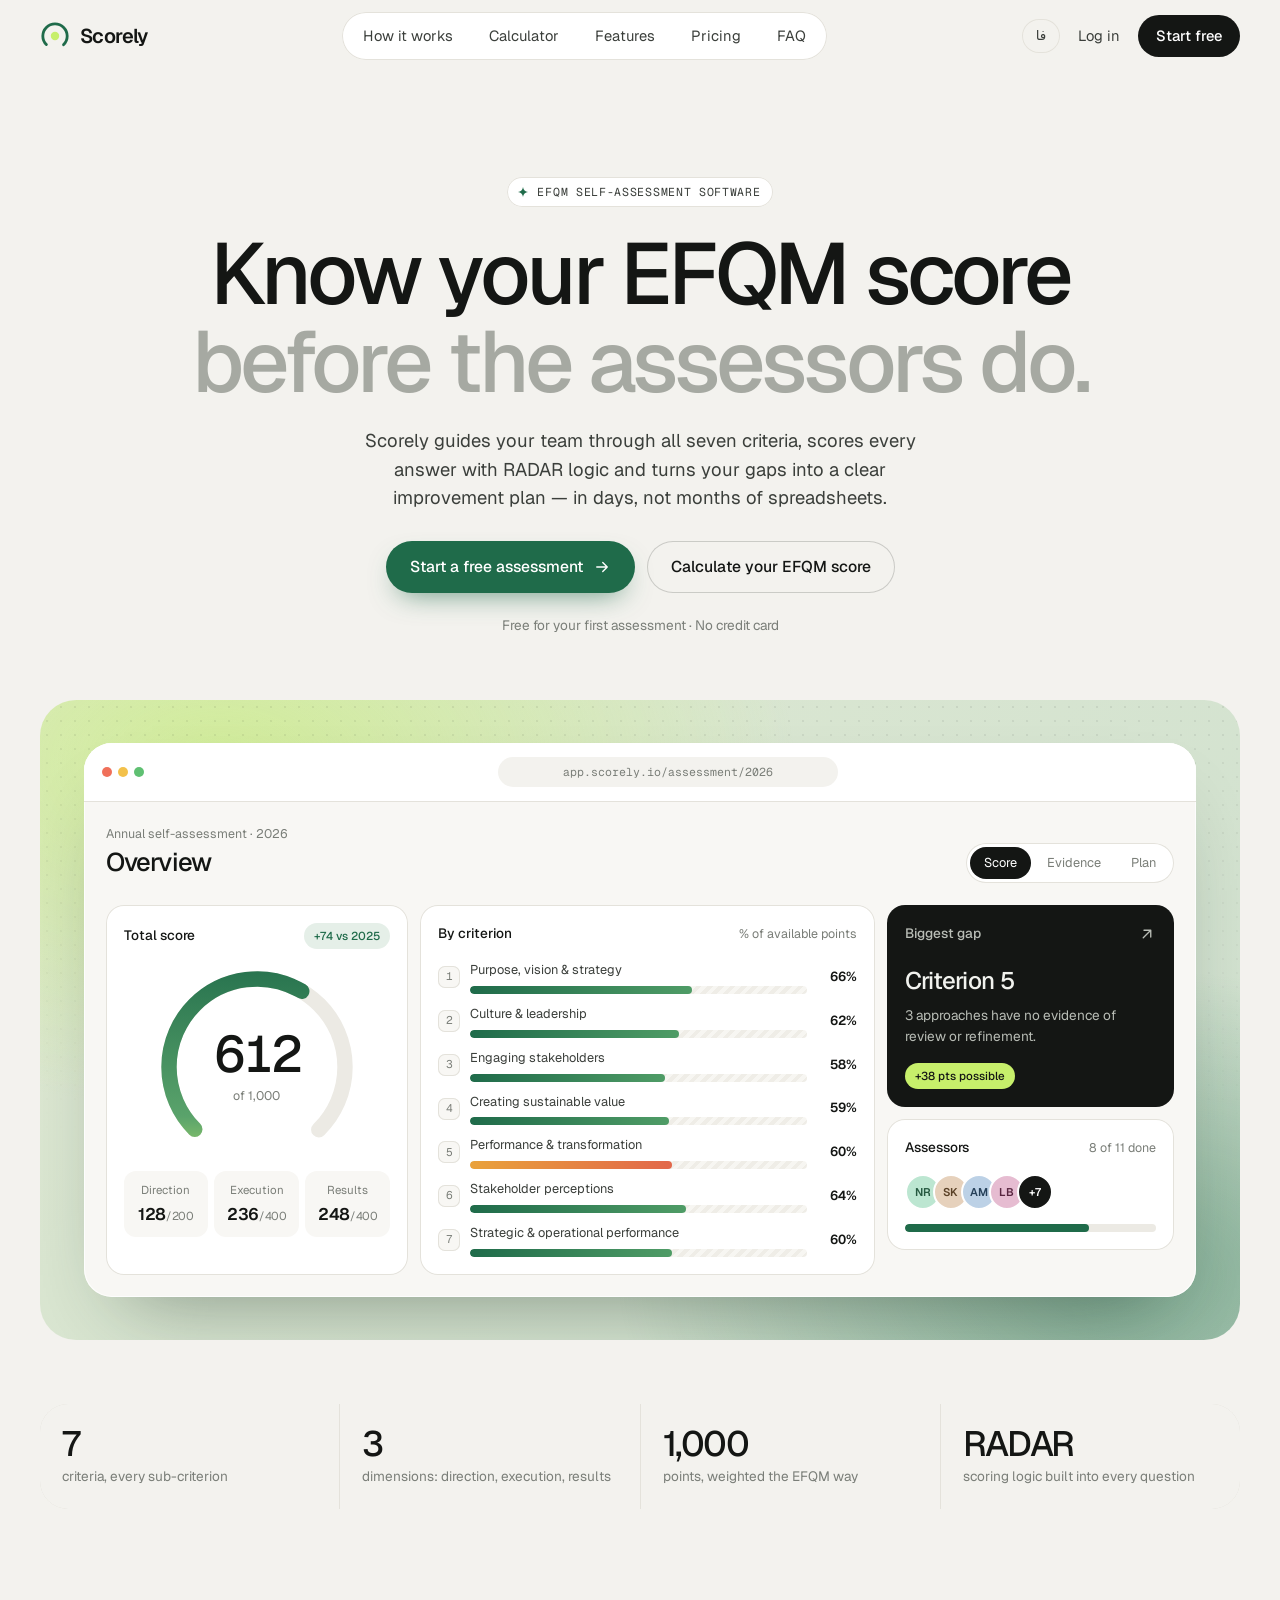
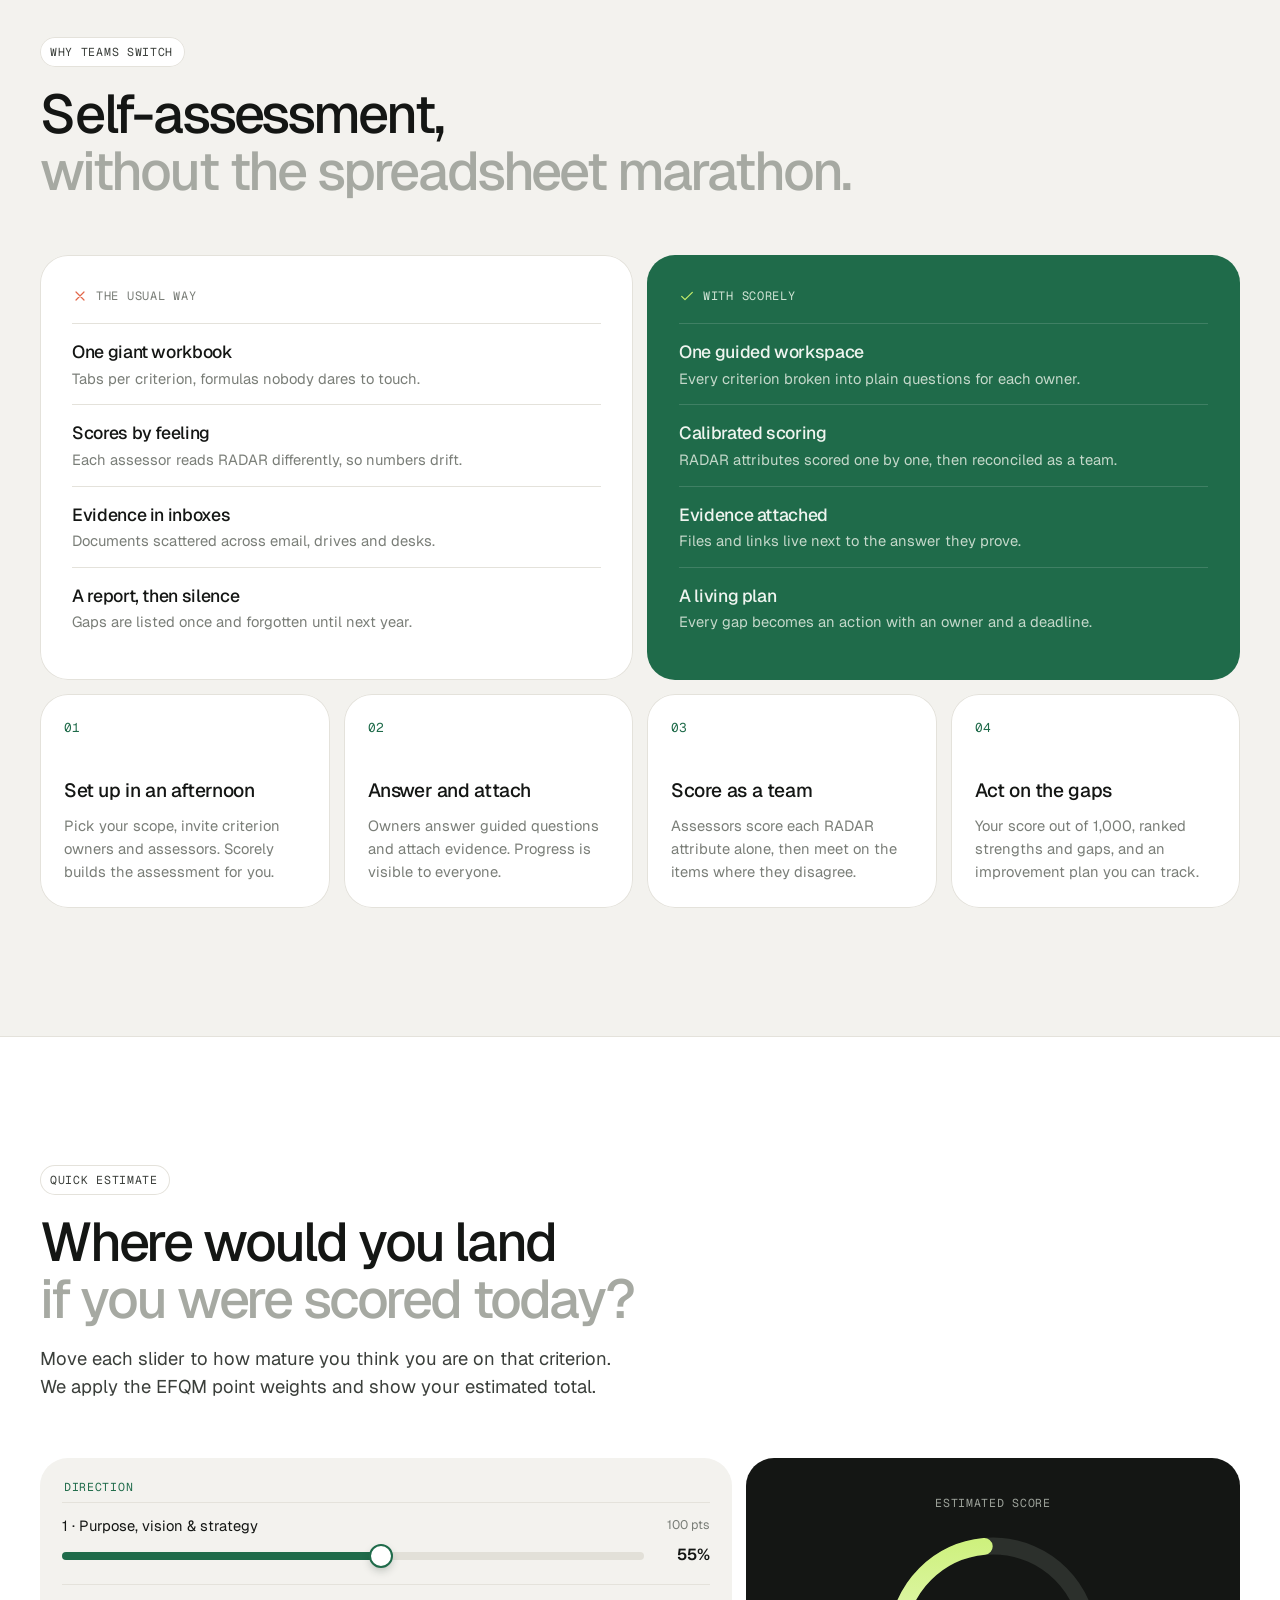
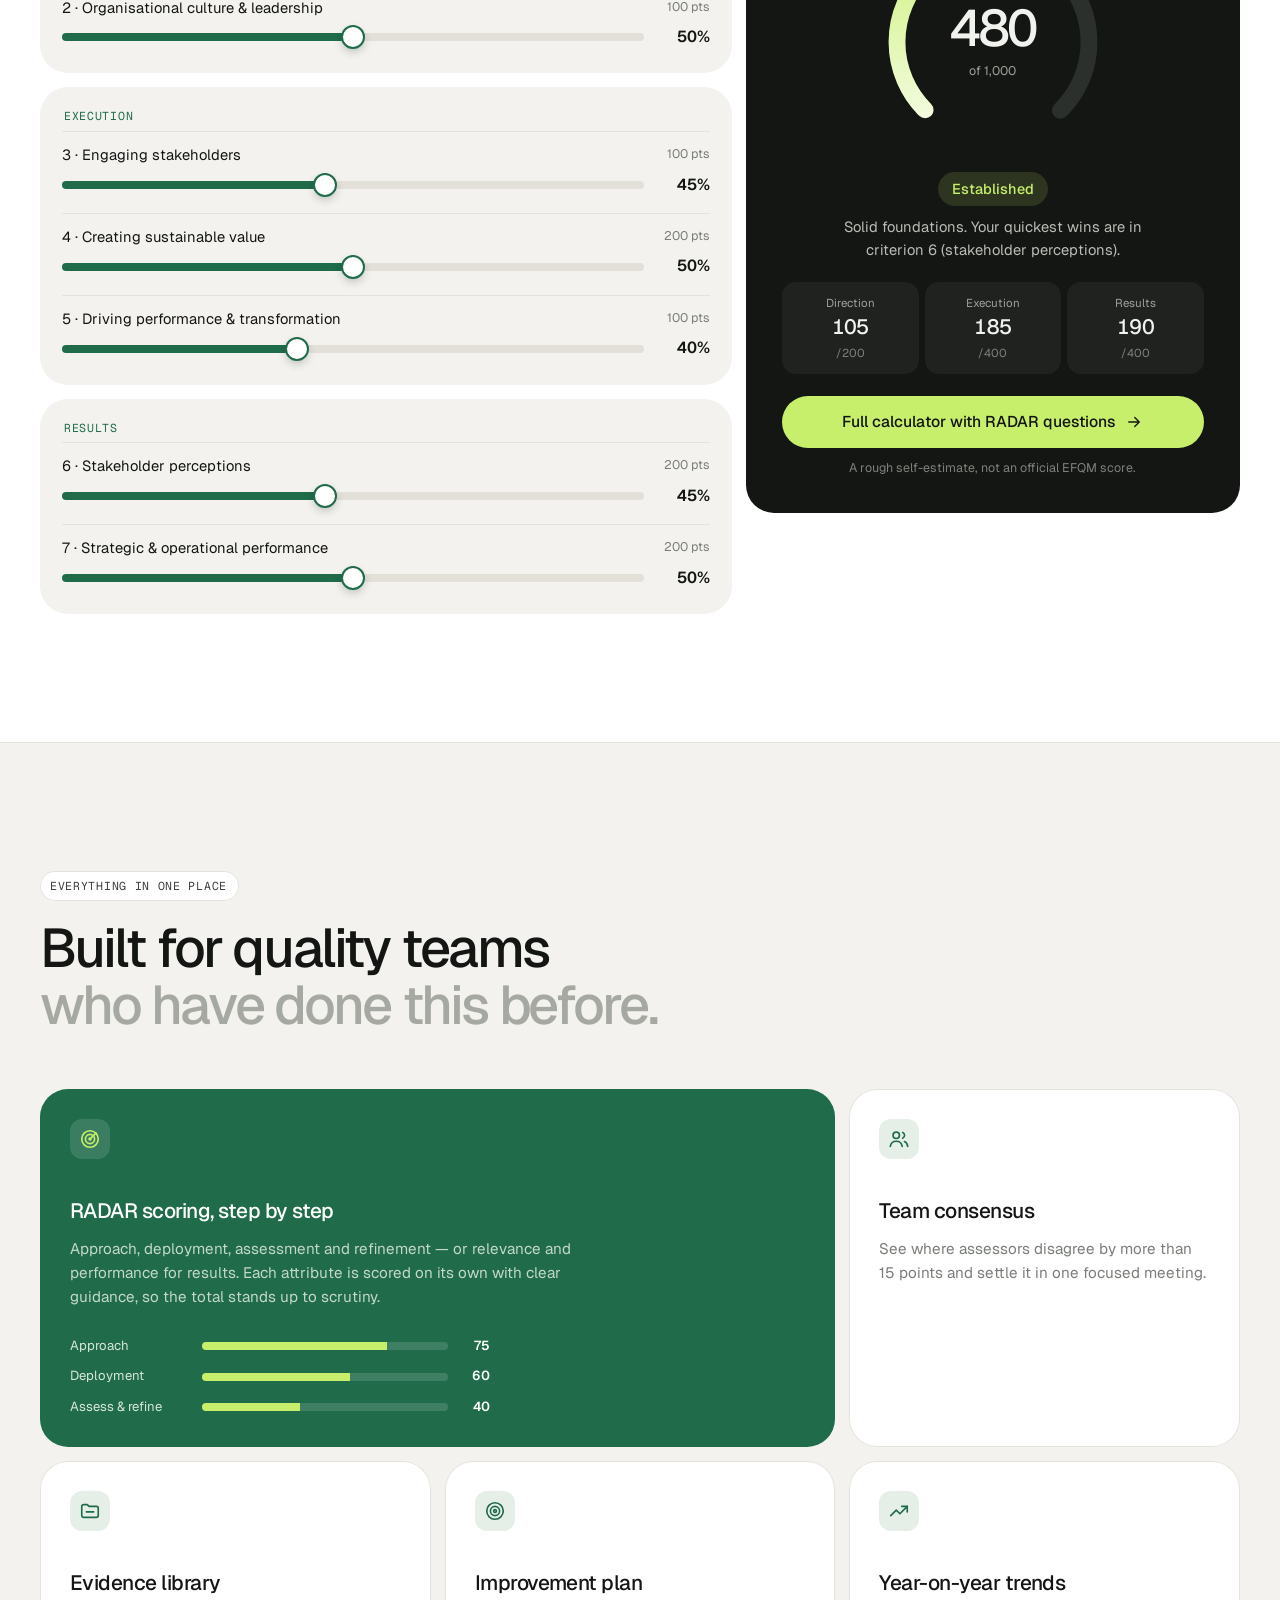
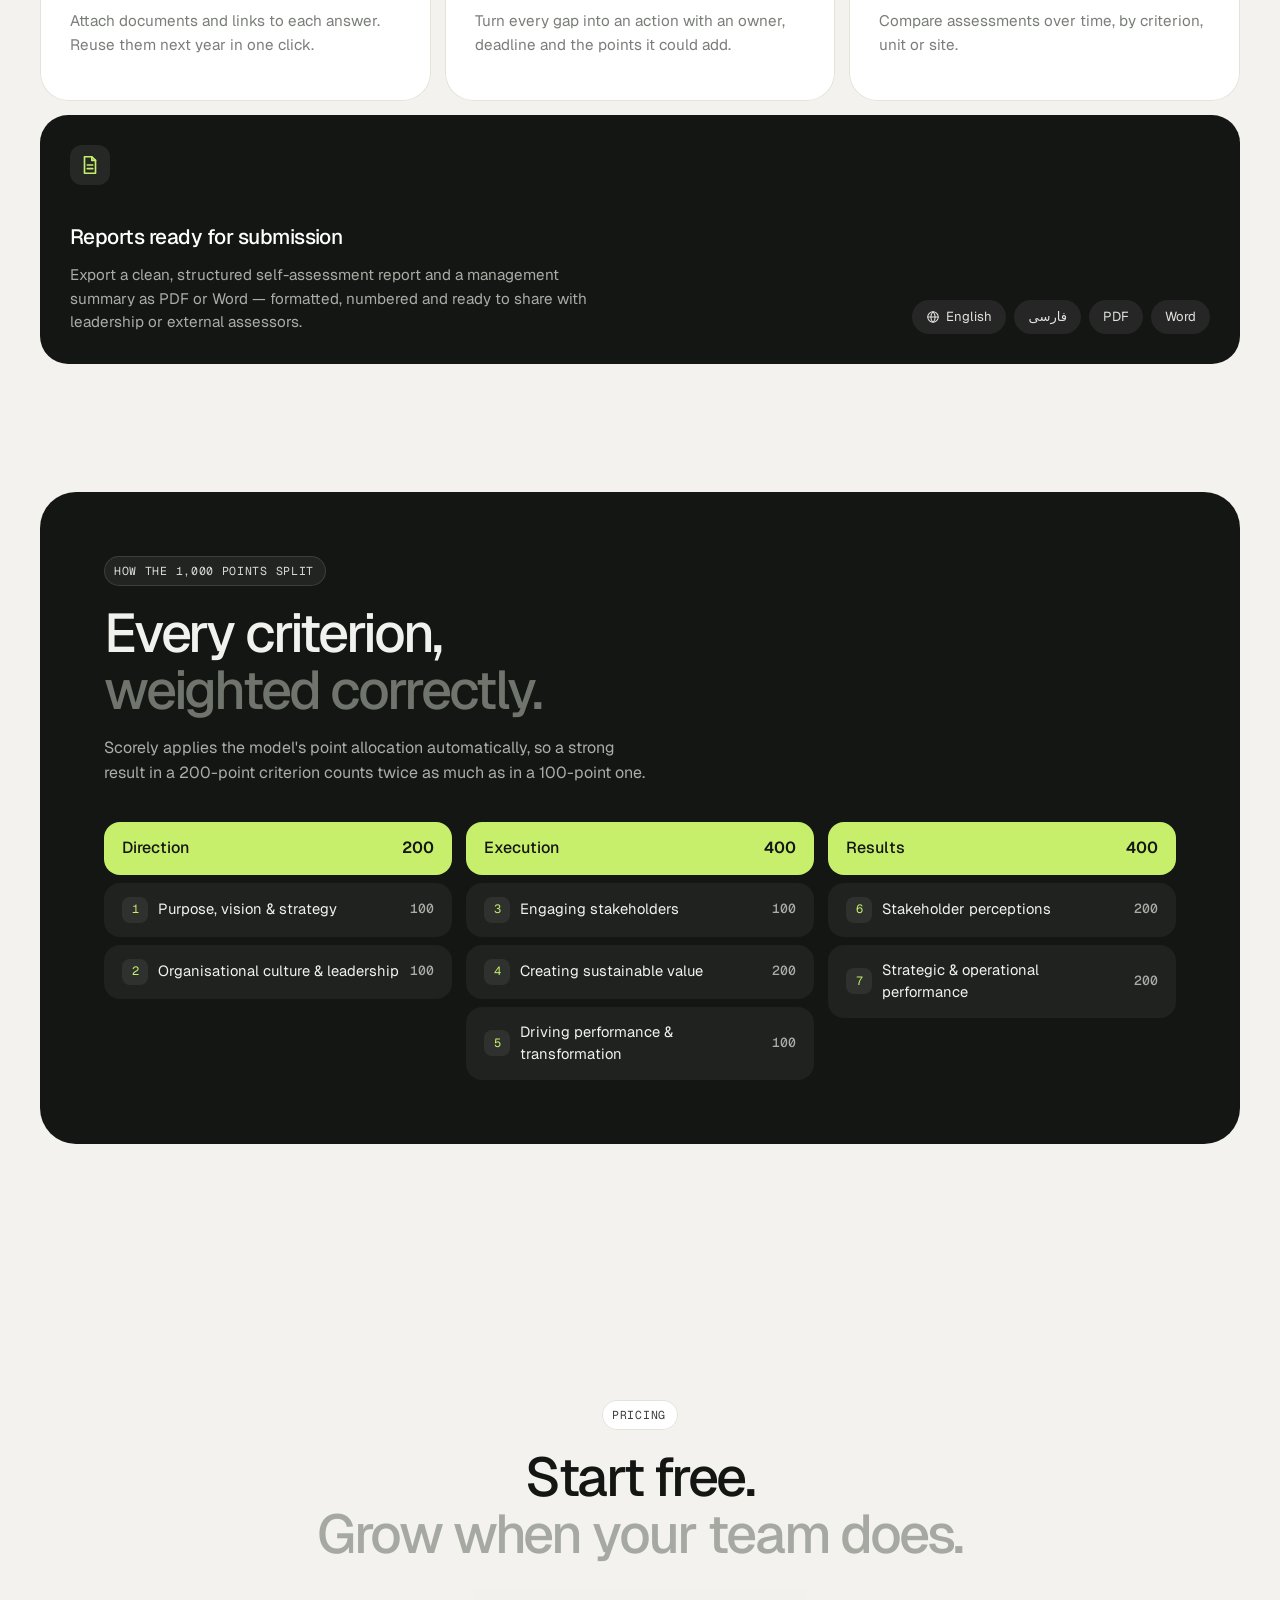
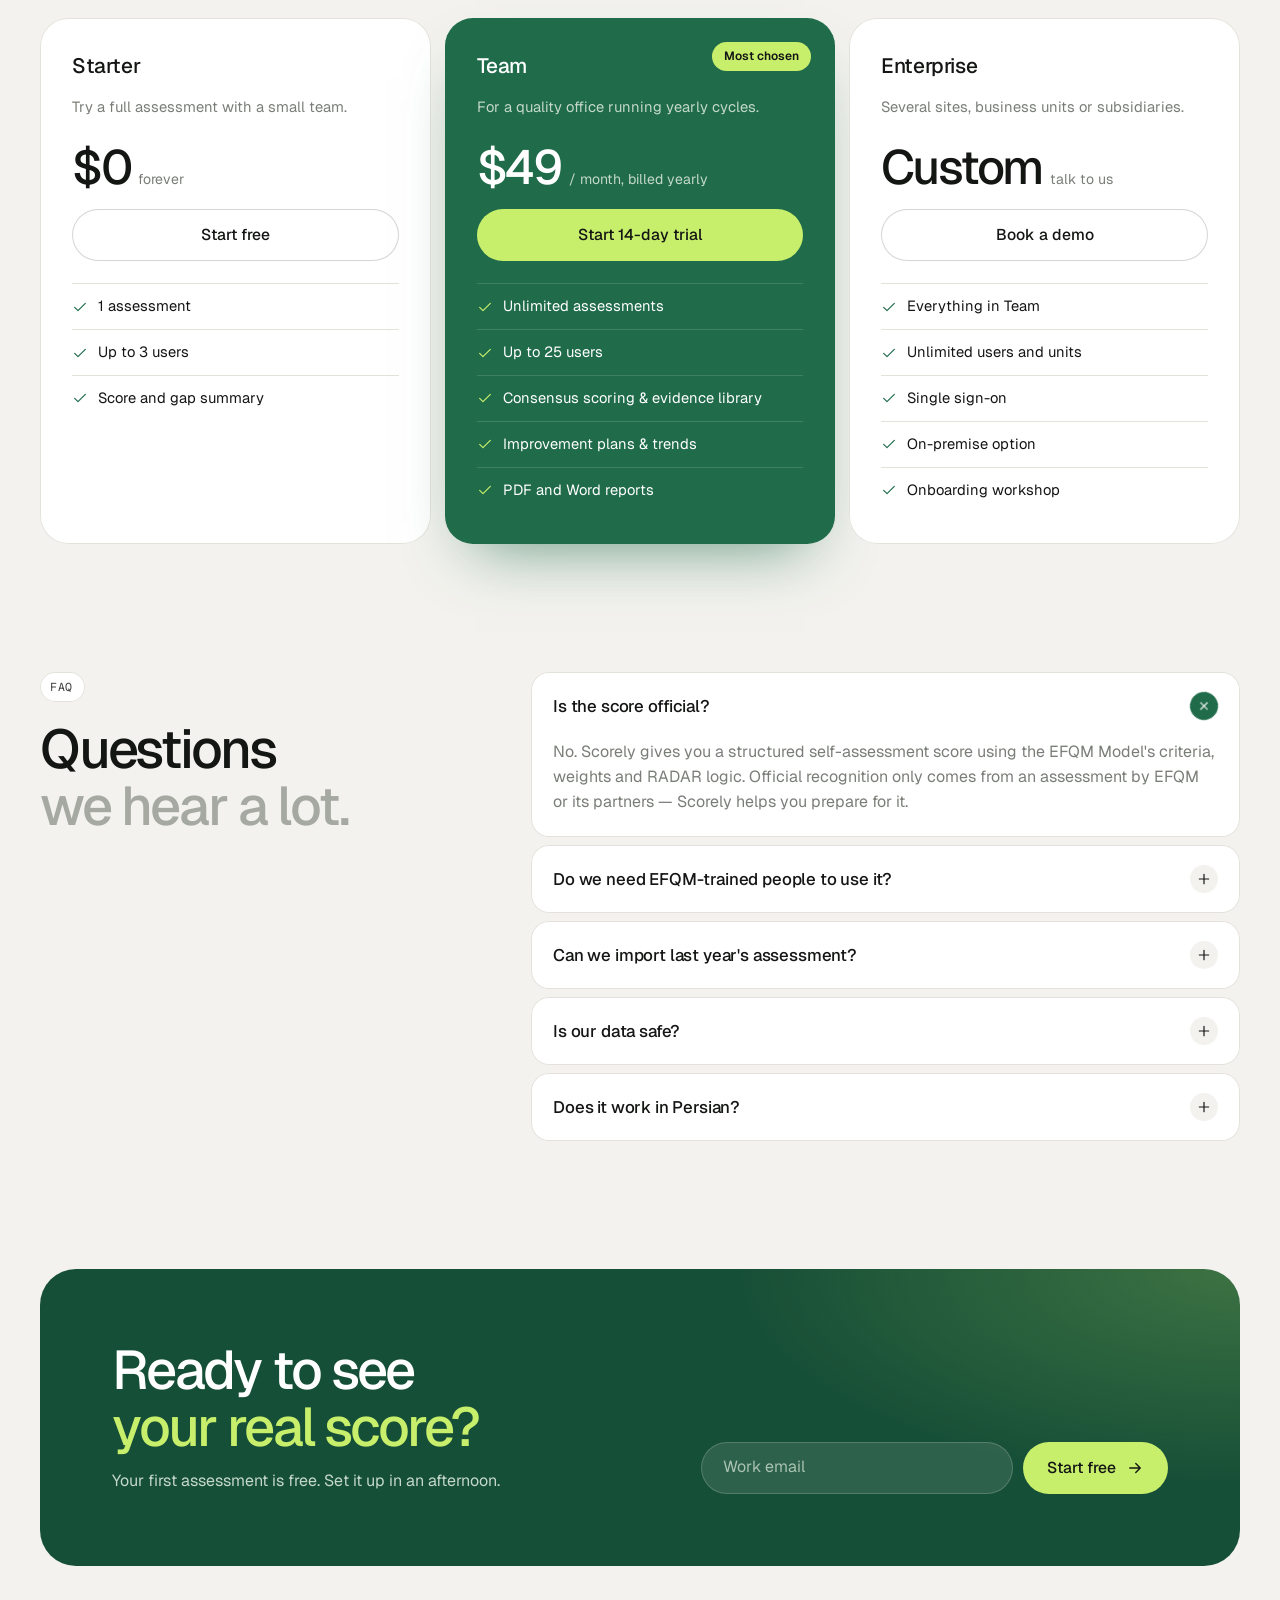
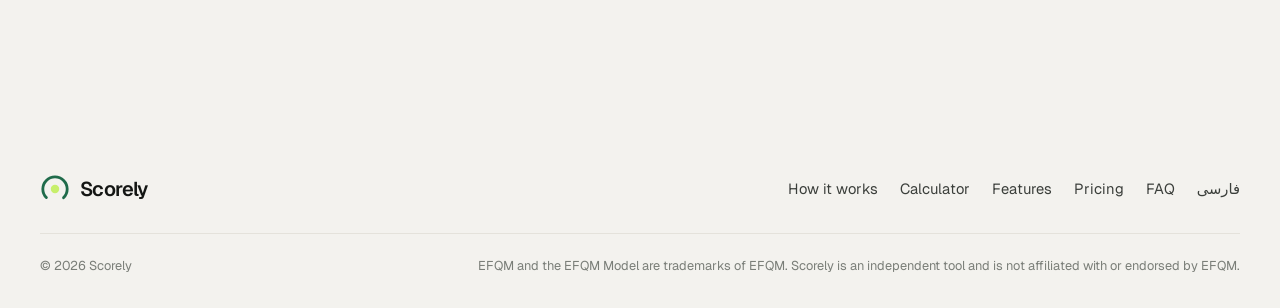
==== index.html @ f42f766b "Scorely EFQM landing (EN + FA) and RADAR score calculator" ====
<!doctype html>
<html lang="en">
<head>
  <meta charset="utf-8">
  <meta name="viewport" content="width=device-width, initial-scale=1">
  <title>Scorely — EFQM self-assessment, scored in days</title>
  <meta name="description" content="Scorely helps companies run an EFQM self-assessment with their team, calculate their score out of 1,000 and turn the gaps into an improvement plan.">
  <link rel="preconnect" href="https://fonts.googleapis.com">
  <link rel="preconnect" href="https://fonts.gstatic.com" crossorigin>
  <link href="https://fonts.googleapis.com/css2?family=Geist:wght@300..700&family=Geist+Mono:wght@400;500&display=swap" rel="stylesheet">
  <link rel="stylesheet" href="css/style.css">
</head>
<body>
  <svg width="0" height="0" style="position:absolute" aria-hidden="true">
    <defs>
      <symbol id="i-arrow" viewBox="0 0 24 24"><path d="M5 12h14M13 6l6 6-6 6"/></symbol>
      <symbol id="i-arrow-ur" viewBox="0 0 24 24"><path d="M7 17 17 7M8 7h9v9"/></symbol>
      <symbol id="i-check" viewBox="0 0 24 24"><path d="m4 12.5 5 5L20 6.5"/></symbol>
      <symbol id="i-x" viewBox="0 0 24 24"><path d="M6 6l12 12M18 6 6 18"/></symbol>
      <symbol id="i-plus" viewBox="0 0 24 24"><path d="M12 5v14M5 12h14"/></symbol>
      <symbol id="i-users" viewBox="0 0 24 24"><circle cx="9" cy="8" r="3.5"/><path d="M2.5 20c.6-3.5 3.2-5.5 6.5-5.5s5.9 2 6.5 5.5"/><path d="M16 4.8a3.5 3.5 0 0 1 0 6.4M18 14.8c1.9.7 3.1 2.4 3.5 5.2"/></symbol>
      <symbol id="i-radar" viewBox="0 0 24 24"><circle cx="12" cy="12" r="9"/><circle cx="12" cy="12" r="5"/><path d="M12 12 18.5 5.5"/><circle cx="12" cy="12" r="1" fill="currentColor"/></symbol>
      <symbol id="i-folder" viewBox="0 0 24 24"><path d="M3 7a2 2 0 0 1 2-2h4l2 2h8a2 2 0 0 1 2 2v8a2 2 0 0 1-2 2H5a2 2 0 0 1-2-2Z"/><path d="M8 13h8"/></symbol>
      <symbol id="i-target" viewBox="0 0 24 24"><circle cx="12" cy="12" r="9"/><circle cx="12" cy="12" r="5"/><circle cx="12" cy="12" r="1.5"/></symbol>
      <symbol id="i-trend" viewBox="0 0 24 24"><path d="M3 17l6-6 4 4 8-8"/><path d="M15 7h6v6"/></symbol>
      <symbol id="i-doc" viewBox="0 0 24 24"><path d="M6 3h8l4 4v14H6Z"/><path d="M14 3v4h4M9 12h6M9 16h6"/></symbol>
      <symbol id="i-globe" viewBox="0 0 24 24"><circle cx="12" cy="12" r="9"/><path d="M3 12h18M12 3c2.5 2.6 3.8 5.6 3.8 9s-1.3 6.4-3.8 9c-2.5-2.6-3.8-5.6-3.8-9S9.5 5.6 12 3Z"/></symbol>
      <symbol id="i-spark" viewBox="0 0 24 24"><path d="M12 2c.7 5.6 4.4 9.3 10 10-5.6.7-9.3 4.4-10 10-.7-5.6-4.4-9.3-10-10 5.6-.7 9.3-4.4 10-10Z" fill="currentColor" stroke="none"/></symbol>
    </defs>
  </svg>

  <!-- ===================== Header ===================== -->
  <header class="site-header">
    <div class="container header__row">
      <a class="logo" href="#top" aria-label="Scorely home">
        <svg class="logo__mark" viewBox="0 0 32 32" aria-hidden="true"><circle cx="16" cy="16" r="13" fill="none" stroke="currentColor" stroke-width="3" stroke-dasharray="61 82" stroke-linecap="round" transform="rotate(135 16 16)"/><circle cx="16" cy="16" r="4.5" fill="var(--lime)"/></svg>
        Scorely
      </a>
      <nav class="nav" aria-label="Main">
        <a href="#how">How it works</a>
        <a href="calculator.html">Calculator</a>
        <a href="#features">Features</a>
        <a href="#pricing">Pricing</a>
        <a href="#faq">FAQ</a>
      </nav>
      <div class="header__cta">
        <a class="lang" href="fa/index.html" lang="fa" hreflang="fa">فا</a>
        <a class="link-quiet" href="#">Log in</a>
        <a class="btn btn--dark btn--sm" href="#start">Start free</a>
      </div>
    </div>
  </header>

  <main id="top">
    <!-- ===================== Hero ===================== -->
    <section class="hero">
      <div class="container hero__text">
        <span class="eyebrow reveal"><svg class="i"><use href="#i-spark"/></svg>EFQM self-assessment software</span>
        <h1 class="h1 reveal">Know your EFQM score<br><span class="soft">before the assessors do.</span></h1>
        <p class="lead reveal">Scorely guides your team through all seven criteria, scores every answer with RADAR logic and turns your gaps into a clear improvement plan — in days, not months of spreadsheets.</p>
        <div class="hero__actions reveal">
          <a class="btn btn--green" href="#start">Start a free assessment <svg class="i"><use href="#i-arrow"/></svg></a>
          <a class="btn btn--ghost" href="calculator.html">Calculate your EFQM score</a>
        </div>
        <p class="hero__note reveal">Free for your first assessment · No credit card</p>
      </div>

      <!-- Product preview -->
      <div class="container">
        <div class="stage reveal">
          <div class="app" aria-label="Scorely dashboard preview" role="img">
            <div class="app__bar">
              <span class="dots"><i></i><i></i><i></i></span>
              <span class="app__url">app.scorely.io/assessment/2026</span>
            </div>
            <div class="app__head">
              <div>
                <p class="app__kicker">Annual self-assessment · 2026</p>
                <p class="app__title">Overview</p>
              </div>
              <div class="seg"><span class="on">Score</span><span>Evidence</span><span>Plan</span></div>
            </div>

            <div class="app__grid">
              <!-- Total score -->
              <div class="card card--score">
                <div class="card__top"><span>Total score</span><span class="chip chip--up">+74 vs 2025</span></div>
                <div class="gauge" data-value="612" data-max="1000">
                  <svg viewBox="0 0 200 200" aria-hidden="true">
                    <defs><linearGradient id="g-arc" x1="0" y1="1" x2="1" y2="0"><stop offset="0" stop-color="#1f6b4a"/><stop offset=".7" stop-color="#5aa36b"/><stop offset="1" stop-color="#c7ef6b"/></linearGradient></defs>
                    <circle class="gauge__track" cx="100" cy="100" r="80"/>
                    <circle class="gauge__val" cx="100" cy="100" r="80" stroke="url(#g-arc)"/>
                  </svg>
                  <div class="gauge__num"><strong data-count="612">612</strong><span>of 1,000</span></div>
                </div>
                <ul class="dims">
                  <li><span>Direction</span><b>128<small>/200</small></b></li>
                  <li><span>Execution</span><b>236<small>/400</small></b></li>
                  <li><span>Results</span><b>248<small>/400</small></b></li>
                </ul>
              </div>

              <!-- Criteria -->
              <div class="card card--criteria">
                <div class="card__top"><span>By criterion</span><span class="muted">% of available points</span></div>
                <ul class="bars">
                  <li style="--v:66"><span class="bars__n">1</span><span class="bars__l">Purpose, vision &amp; strategy</span><span class="bars__t"><i></i></span><b>66%</b></li>
                  <li style="--v:62"><span class="bars__n">2</span><span class="bars__l">Culture &amp; leadership</span><span class="bars__t"><i></i></span><b>62%</b></li>
                  <li style="--v:58"><span class="bars__n">3</span><span class="bars__l">Engaging stakeholders</span><span class="bars__t"><i></i></span><b>58%</b></li>
                  <li style="--v:59"><span class="bars__n">4</span><span class="bars__l">Creating sustainable value</span><span class="bars__t"><i></i></span><b>59%</b></li>
                  <li style="--v:60" class="is-low"><span class="bars__n">5</span><span class="bars__l">Performance &amp; transformation</span><span class="bars__t"><i></i></span><b>60%</b></li>
                  <li style="--v:64"><span class="bars__n">6</span><span class="bars__l">Stakeholder perceptions</span><span class="bars__t"><i></i></span><b>64%</b></li>
                  <li style="--v:60"><span class="bars__n">7</span><span class="bars__l">Strategic &amp; operational performance</span><span class="bars__t"><i></i></span><b>60%</b></li>
                </ul>
              </div>

              <!-- Side column -->
              <div class="app__side">
                <div class="card card--dark">
                  <div class="card__top"><span>Biggest gap</span><svg class="i"><use href="#i-arrow-ur"/></svg></div>
                  <p class="gap__title">Criterion 5</p>
                  <p class="gap__text">3 approaches have no evidence of review or refinement.</p>
                  <span class="chip chip--lime">+38 pts possible</span>
                </div>
                <div class="card">
                  <div class="card__top"><span>Assessors</span><span class="muted">8 of 11 done</span></div>
                  <div class="team">
                    <span class="av" style="--h:150">NR</span><span class="av" style="--h:30">SK</span><span class="av" style="--h:210">AM</span><span class="av" style="--h:330">LB</span><span class="av av--more">+7</span>
                  </div>
                  <span class="prog"><i style="width:73%"></i></span>
                </div>
              </div>
            </div>
          </div>
        </div>
      </div>
    </section>

    <!-- ===================== Model strip ===================== -->
    <section class="strip" aria-label="What Scorely covers">
      <div class="container strip__row">
        <div><strong>7</strong><span>criteria, every sub-criterion</span></div>
        <div><strong>3</strong><span>dimensions: direction, execution, results</span></div>
        <div><strong>1,000</strong><span>points, weighted the EFQM way</span></div>
        <div><strong>RADAR</strong><span>scoring logic built into every question</span></div>
      </div>
    </section>

    <!-- ===================== Before / after ===================== -->
    <section class="section" id="how">
      <div class="container">
        <div class="head reveal">
          <span class="eyebrow">Why teams switch</span>
          <h2 class="h2">Self-assessment,<br><span class="soft">without the spreadsheet marathon.</span></h2>
        </div>

        <div class="versus">
          <div class="versus__card reveal">
            <p class="versus__label"><svg class="i"><use href="#i-x"/></svg>The usual way</p>
            <ol class="versus__list">
              <li><b>One giant workbook</b><span>Tabs per criterion, formulas nobody dares to touch.</span></li>
              <li><b>Scores by feeling</b><span>Each assessor reads RADAR differently, so numbers drift.</span></li>
              <li><b>Evidence in inboxes</b><span>Documents scattered across email, drives and desks.</span></li>
              <li><b>A report, then silence</b><span>Gaps are listed once and forgotten until next year.</span></li>
            </ol>
          </div>
          <div class="versus__card versus__card--good reveal">
            <p class="versus__label"><svg class="i"><use href="#i-check"/></svg>With Scorely</p>
            <ol class="versus__list">
              <li><b>One guided workspace</b><span>Every criterion broken into plain questions for each owner.</span></li>
              <li><b>Calibrated scoring</b><span>RADAR attributes scored one by one, then reconciled as a team.</span></li>
              <li><b>Evidence attached</b><span>Files and links live next to the answer they prove.</span></li>
              <li><b>A living plan</b><span>Every gap becomes an action with an owner and a deadline.</span></li>
            </ol>
          </div>
        </div>

        <ol class="steps">
          <li class="step reveal"><span class="step__n">01</span><h3>Set up in an afternoon</h3><p>Pick your scope, invite criterion owners and assessors. Scorely builds the assessment for you.</p></li>
          <li class="step reveal"><span class="step__n">02</span><h3>Answer and attach</h3><p>Owners answer guided questions and attach evidence. Progress is visible to everyone.</p></li>
          <li class="step reveal"><span class="step__n">03</span><h3>Score as a team</h3><p>Assessors score each RADAR attribute alone, then meet on the items where they disagree.</p></li>
          <li class="step reveal"><span class="step__n">04</span><h3>Act on the gaps</h3><p>Your score out of 1,000, ranked strengths and gaps, and an improvement plan you can track.</p></li>
        </ol>
      </div>
    </section>

    <!-- ===================== Calculator ===================== -->
    <section class="section section--tint" id="calculator">
      <div class="container">
        <div class="head reveal">
          <span class="eyebrow">Quick estimate</span>
          <h2 class="h2">Where would you land<br><span class="soft">if you were scored today?</span></h2>
          <p class="lead">Move each slider to how mature you think you are on that criterion. We apply the EFQM point weights and show your estimated total.</p>
        </div>

        <div class="calc reveal">
          <form class="calc__inputs" id="calc" aria-label="EFQM score estimate">
            <fieldset>
              <legend>Direction</legend>
              <label class="range"><span class="range__l">1 · Purpose, vision &amp; strategy <em>100 pts</em></span><input type="range" min="0" max="100" step="5" value="55" data-pts="100"><output>55%</output></label>
              <label class="range"><span class="range__l">2 · Organisational culture &amp; leadership <em>100 pts</em></span><input type="range" min="0" max="100" step="5" value="50" data-pts="100"><output>50%</output></label>
            </fieldset>
            <fieldset>
              <legend>Execution</legend>
              <label class="range"><span class="range__l">3 · Engaging stakeholders <em>100 pts</em></span><input type="range" min="0" max="100" step="5" value="45" data-pts="100"><output>45%</output></label>
              <label class="range"><span class="range__l">4 · Creating sustainable value <em>200 pts</em></span><input type="range" min="0" max="100" step="5" value="50" data-pts="200"><output>50%</output></label>
              <label class="range"><span class="range__l">5 · Driving performance &amp; transformation <em>100 pts</em></span><input type="range" min="0" max="100" step="5" value="40" data-pts="100"><output>40%</output></label>
            </fieldset>
            <fieldset>
              <legend>Results</legend>
              <label class="range"><span class="range__l">6 · Stakeholder perceptions <em>200 pts</em></span><input type="range" min="0" max="100" step="5" value="45" data-pts="200"><output>45%</output></label>
              <label class="range"><span class="range__l">7 · Strategic &amp; operational performance <em>200 pts</em></span><input type="range" min="0" max="100" step="5" value="50" data-pts="200"><output>50%</output></label>
            </fieldset>
          </form>

          <aside class="calc__result" aria-live="polite">
            <p class="calc__kicker">Estimated score</p>
            <div class="gauge gauge--lg" id="calc-gauge" data-value="480" data-max="1000">
              <svg viewBox="0 0 200 200" aria-hidden="true">
                <defs><linearGradient id="g-arc-2" x1="0" y1="1" x2="1" y2="0"><stop offset="0" stop-color="#c7ef6b"/><stop offset="1" stop-color="#ffffff"/></linearGradient></defs>
                <circle class="gauge__track" cx="100" cy="100" r="80"/>
                <circle class="gauge__val" cx="100" cy="100" r="80" stroke="url(#g-arc-2)"/>
              </svg>
              <div class="gauge__num"><strong id="calc-total">480</strong><span>of 1,000</span></div>
            </div>
            <p class="calc__band" id="calc-band">Established</p>
            <p class="calc__hint" id="calc-hint">Solid foundations. Your quickest wins are in criterion 5.</p>
            <ul class="calc__dims">
              <li><span>Direction</span><b id="d-dir">105</b><small>/200</small></li>
              <li><span>Execution</span><b id="d-exe">185</b><small>/400</small></li>
              <li><span>Results</span><b id="d-res">190</b><small>/400</small></li>
            </ul>
            <a class="btn btn--lime" href="calculator.html">Full calculator with RADAR questions <svg class="i"><use href="#i-arrow"/></svg></a>
            <p class="calc__fine">A rough self-estimate, not an official EFQM score.</p>
          </aside>
        </div>
      </div>
    </section>

    <!-- ===================== Features ===================== -->
    <section class="section" id="features">
      <div class="container">
        <div class="head reveal">
          <span class="eyebrow">Everything in one place</span>
          <h2 class="h2">Built for quality teams<br><span class="soft">who have done this before.</span></h2>
        </div>

        <div class="bento">
          <article class="tile tile--wide tile--green reveal">
            <svg class="i tile__i"><use href="#i-radar"/></svg>
            <h3>RADAR scoring, step by step</h3>
            <p>Approach, deployment, assessment and refinement — or relevance and performance for results. Each attribute is scored on its own with clear guidance, so the total stands up to scrutiny.</p>
            <div class="radar-mini" aria-hidden="true">
              <div><span>Approach</span><i style="--v:75"></i><b>75</b></div>
              <div><span>Deployment</span><i style="--v:60"></i><b>60</b></div>
              <div><span>Assess &amp; refine</span><i style="--v:40"></i><b>40</b></div>
            </div>
          </article>
          <article class="tile reveal">
            <svg class="i tile__i"><use href="#i-users"/></svg>
            <h3>Team consensus</h3>
            <p>See where assessors disagree by more than 15 points and settle it in one focused meeting.</p>
          </article>
          <article class="tile reveal">
            <svg class="i tile__i"><use href="#i-folder"/></svg>
            <h3>Evidence library</h3>
            <p>Attach documents and links to each answer. Reuse them next year in one click.</p>
          </article>
          <article class="tile reveal">
            <svg class="i tile__i"><use href="#i-target"/></svg>
            <h3>Improvement plan</h3>
            <p>Turn every gap into an action with an owner, deadline and the points it could add.</p>
          </article>
          <article class="tile reveal">
            <svg class="i tile__i"><use href="#i-trend"/></svg>
            <h3>Year-on-year trends</h3>
            <p>Compare assessments over time, by criterion, unit or site.</p>
          </article>
          <article class="tile tile--wide tile--dark reveal">
            <svg class="i tile__i"><use href="#i-doc"/></svg>
            <h3>Reports ready for submission</h3>
            <p>Export a clean, structured self-assessment report and a management summary as PDF or Word — formatted, numbered and ready to share with leadership or external assessors.</p>
            <div class="langs"><span><svg class="i"><use href="#i-globe"/></svg>English</span><span>فارسی</span><span>PDF</span><span>Word</span></div>
          </article>
        </div>
      </div>
    </section>

    <!-- ===================== Model explainer ===================== -->
    <section class="section section--flush">
      <div class="container">
        <div class="model reveal">
          <div class="model__head">
            <span class="eyebrow eyebrow--dark">How the 1,000 points split</span>
            <h2 class="h2">Every criterion,<br><span class="soft">weighted correctly.</span></h2>
            <p>Scorely applies the model's point allocation automatically, so a strong result in a 200-point criterion counts twice as much as in a 100-point one.</p>
          </div>
          <div class="model__cols">
            <div class="model__col">
              <p class="model__dim">Direction <b>200</b></p>
              <p class="model__c"><span>1</span>Purpose, vision &amp; strategy<b>100</b></p>
              <p class="model__c"><span>2</span>Organisational culture &amp; leadership<b>100</b></p>
            </div>
            <div class="model__col">
              <p class="model__dim">Execution <b>400</b></p>
              <p class="model__c"><span>3</span>Engaging stakeholders<b>100</b></p>
              <p class="model__c"><span>4</span>Creating sustainable value<b>200</b></p>
              <p class="model__c"><span>5</span>Driving performance &amp; transformation<b>100</b></p>
            </div>
            <div class="model__col">
              <p class="model__dim">Results <b>400</b></p>
              <p class="model__c"><span>6</span>Stakeholder perceptions<b>200</b></p>
              <p class="model__c"><span>7</span>Strategic &amp; operational performance<b>200</b></p>
            </div>
          </div>
        </div>
      </div>
    </section>

    <!-- ===================== Pricing ===================== -->
    <section class="section" id="pricing">
      <div class="container">
        <div class="head head--center reveal">
          <span class="eyebrow">Pricing</span>
          <h2 class="h2">Start free.<br><span class="soft">Grow when your team does.</span></h2>
        </div>

        <div class="prices">
          <article class="price reveal">
            <h3>Starter</h3>
            <p class="price__desc">Try a full assessment with a small team.</p>
            <p class="price__amt"><strong>$0</strong><span>forever</span></p>
            <a class="btn btn--ghost" href="#start">Start free</a>
            <ul>
              <li><svg class="i"><use href="#i-check"/></svg>1 assessment</li>
              <li><svg class="i"><use href="#i-check"/></svg>Up to 3 users</li>
              <li><svg class="i"><use href="#i-check"/></svg>Score and gap summary</li>
            </ul>
          </article>
          <article class="price price--pick reveal">
            <span class="price__tag">Most chosen</span>
            <h3>Team</h3>
            <p class="price__desc">For a quality office running yearly cycles.</p>
            <p class="price__amt"><strong>$49</strong><span>/ month, billed yearly</span></p>
            <a class="btn btn--lime" href="#start">Start 14-day trial</a>
            <ul>
              <li><svg class="i"><use href="#i-check"/></svg>Unlimited assessments</li>
              <li><svg class="i"><use href="#i-check"/></svg>Up to 25 users</li>
              <li><svg class="i"><use href="#i-check"/></svg>Consensus scoring &amp; evidence library</li>
              <li><svg class="i"><use href="#i-check"/></svg>Improvement plans &amp; trends</li>
              <li><svg class="i"><use href="#i-check"/></svg>PDF and Word reports</li>
            </ul>
          </article>
          <article class="price reveal">
            <h3>Enterprise</h3>
            <p class="price__desc">Several sites, business units or subsidiaries.</p>
            <p class="price__amt"><strong>Custom</strong><span>talk to us</span></p>
            <a class="btn btn--ghost" href="#start">Book a demo</a>
            <ul>
              <li><svg class="i"><use href="#i-check"/></svg>Everything in Team</li>
              <li><svg class="i"><use href="#i-check"/></svg>Unlimited users and units</li>
              <li><svg class="i"><use href="#i-check"/></svg>Single sign-on</li>
              <li><svg class="i"><use href="#i-check"/></svg>On-premise option</li>
              <li><svg class="i"><use href="#i-check"/></svg>Onboarding workshop</li>
            </ul>
          </article>
        </div>
      </div>
    </section>

    <!-- ===================== FAQ ===================== -->
    <section class="section section--flush" id="faq">
      <div class="container faq">
        <div class="head reveal">
          <span class="eyebrow">FAQ</span>
          <h2 class="h2">Questions<br><span class="soft">we hear a lot.</span></h2>
        </div>
        <div class="faq__list reveal">
          <details open>
            <summary>Is the score official?<svg class="i"><use href="#i-plus"/></svg></summary>
            <p>No. Scorely gives you a structured self-assessment score using the EFQM Model's criteria, weights and RADAR logic. Official recognition only comes from an assessment by EFQM or its partners — Scorely helps you prepare for it.</p>
          </details>
          <details>
            <summary>Do we need EFQM-trained people to use it?<svg class="i"><use href="#i-plus"/></svg></summary>
            <p>It helps to have one trained assessor to lead the process. Everyone else just answers plain questions about their area, with guidance on what good looks like.</p>
          </details>
          <details>
            <summary>Can we import last year's assessment?<svg class="i"><use href="#i-plus"/></svg></summary>
            <p>Yes. Upload your previous scores from a spreadsheet and Scorely maps them to the criteria, so you can compare from day one.</p>
          </details>
          <details>
            <summary>Is our data safe?<svg class="i"><use href="#i-plus"/></svg></summary>
            <p>Your assessment stays private to your company. Data is encrypted in transit and at rest, and Enterprise customers can host Scorely on their own servers.</p>
          </details>
          <details>
            <summary>Does it work in Persian?<svg class="i"><use href="#i-plus"/></svg></summary>
            <p>Yes. The whole app and every report work in English and Persian, with a proper right-to-left layout.</p>
          </details>
        </div>
      </div>
    </section>

    <!-- ===================== CTA ===================== -->
    <section class="section section--flush" id="start">
      <div class="container">
        <div class="cta reveal">
          <div>
            <h2 class="h2">Ready to see<br><span class="lime">your real score?</span></h2>
            <p>Your first assessment is free. Set it up in an afternoon.</p>
          </div>
          <form class="cta__form" onsubmit="event.preventDefault(); this.classList.add('sent')">
            <label class="visually-hidden" for="email">Work email</label>
            <input id="email" type="email" placeholder="Work email" required>
            <button class="btn btn--lime" type="submit">Start free <svg class="i"><use href="#i-arrow"/></svg></button>
            <p class="cta__ok">Thanks — check your inbox to get started.</p>
          </form>
        </div>
      </div>
    </section>
  </main>

  <footer class="site-footer">
    <div class="container footer__row">
      <a class="logo" href="#top">
        <svg class="logo__mark" viewBox="0 0 32 32" aria-hidden="true"><circle cx="16" cy="16" r="13" fill="none" stroke="currentColor" stroke-width="3" stroke-dasharray="61 82" stroke-linecap="round" transform="rotate(135 16 16)"/><circle cx="16" cy="16" r="4.5" fill="var(--lime)"/></svg>
        Scorely
      </a>
      <nav class="footer__nav" aria-label="Footer">
        <a href="#how">How it works</a><a href="calculator.html">Calculator</a><a href="#features">Features</a><a href="#pricing">Pricing</a><a href="#faq">FAQ</a><a href="fa/index.html" lang="fa" hreflang="fa">فارسی</a>
      </nav>
    </div>
    <div class="container footer__fine">
      <p>© 2026 Scorely</p>
      <p>EFQM and the EFQM Model are trademarks of EFQM. Scorely is an independent tool and is not affiliated with or endorsed by EFQM.</p>
    </div>
  </footer>

  <script src="js/main.js"></script>
</body>
</html>
---- css/style.css ----
/* ==========================================================
   Scorely — EFQM self-assessment SaaS landing
   Warm off-white base, deep green + lime accent, rounded cards.
   ========================================================== */

:root {
  --bg: #f3f2ee;
  --surface: #ffffff;
  --surface-2: #f8f7f4;
  --ink: #141614;
  --ink-2: #3b3f3b;
  --muted: #7a7e78;
  --soft: #a6a9a2;
  --line: #e4e2db;
  --green: #1f6b4a;
  --green-2: #164f37;
  --green-soft: #e5efe8;
  --lime: #c7ef6b;
  --dark: #141614;
  --dark-2: #1f221f;
  --coral: #e2674a;

  --radius: 28px;
  --radius-sm: 18px;
  --font: "Geist", ui-sans-serif, system-ui, -apple-system, "Segoe UI", sans-serif;
  --mono: "Geist Mono", ui-monospace, "SFMono-Regular", Menlo, monospace;
  --ease: cubic-bezier(.22, 1, .36, 1);
}

*, *::before, *::after { box-sizing: border-box; }
html { scroll-behavior: smooth; -webkit-text-size-adjust: 100%; }
body {
  margin: 0;
  background: var(--bg);
  color: var(--ink);
  font-family: var(--font);
  font-size: 16px;
  line-height: 1.55;
  -webkit-font-smoothing: antialiased;
  overflow-x: hidden;
}
img, svg { display: block; }
a { color: inherit; text-decoration: none; }
h1, h2, h3, p { margin: 0; }
ul, ol { margin: 0; padding: 0; list-style: none; }

.container { width: min(1200px, 100% - 32px); margin-inline: auto; }
.visually-hidden { position: absolute; width: 1px; height: 1px; overflow: hidden; clip: rect(0 0 0 0); white-space: nowrap; }

.i { width: 18px; height: 18px; flex: none; fill: none; stroke: currentColor; stroke-width: 1.8; stroke-linecap: round; stroke-linejoin: round; }

/* ---------- Type ---------- */
.h1 {
  font-size: clamp(2.6rem, 7.4vw, 5.4rem);
  font-weight: 500;
  line-height: 1.02;
  letter-spacing: -0.045em;
}
.h2 {
  font-size: clamp(2rem, 5vw, 3.4rem);
  font-weight: 500;
  line-height: 1.05;
  letter-spacing: -0.04em;
}
.soft { color: var(--soft); }
.lime { color: var(--lime); }
.lead { max-width: 36rem; font-size: clamp(1rem, 1.6vw, 1.15rem); color: var(--ink-2); }
.muted { color: var(--muted); }

.eyebrow {
  display: inline-flex; align-items: center; gap: 8px;
  padding: 6px 12px 6px 10px;
  border-radius: 999px;
  background: var(--surface);
  box-shadow: inset 0 0 0 1px var(--line);
  font-family: var(--mono);
  font-size: 0.72rem;
  letter-spacing: 0.06em;
  text-transform: uppercase;
  color: var(--ink-2);
}
.eyebrow .i { width: 12px; height: 12px; color: var(--green); }
.eyebrow--dark { background: rgb(255 255 255 / .06); box-shadow: inset 0 0 0 1px rgb(255 255 255 / .12); color: #d9dcd6; }

/* ---------- Buttons ---------- */
.btn {
  display: inline-flex; align-items: center; justify-content: center; gap: 10px;
  min-height: 52px;
  padding: 0 24px;
  border: 0;
  border-radius: 999px;
  font: 500 0.98rem/1 var(--font);
  cursor: pointer;
  transition: transform .2s var(--ease), background-color .2s ease, box-shadow .2s ease, color .2s ease;
}
.btn:hover { transform: translateY(-2px); }
.btn:active { transform: translateY(0) scale(.98); }
.btn .i { transition: transform .25s var(--ease); }
.btn:hover .i { transform: translateX(3px); }
.btn--sm { min-height: 42px; padding: 0 18px; font-size: 0.92rem; }
.btn--dark { background: var(--ink); color: #fff; }
.btn--green { background: var(--green); color: #fff; box-shadow: 0 12px 28px -12px rgb(31 107 74 / .7); }
.btn--green:hover { background: var(--green-2); }
.btn--lime { background: var(--lime); color: var(--ink); }
.btn--lime:hover { background: #d6f68a; }
.btn--ghost { background: transparent; color: var(--ink); box-shadow: inset 0 0 0 1px rgb(20 22 20 / .18); }
.btn--ghost:hover { box-shadow: inset 0 0 0 1px var(--ink); }
:focus-visible { outline: 2px solid var(--green); outline-offset: 3px; }

/* ---------- Header ---------- */
.site-header {
  position: sticky; top: 0; z-index: 50;
  background: rgb(243 242 238 / .82);
  backdrop-filter: saturate(1.4) blur(14px);
  -webkit-backdrop-filter: saturate(1.4) blur(14px);
  border-bottom: 1px solid transparent;
  transition: border-color .3s ease;
}
.site-header.is-scrolled { border-color: var(--line); }
.header__row { display: flex; align-items: center; justify-content: space-between; gap: 24px; height: 72px; }
.logo { display: inline-flex; align-items: center; gap: 10px; font-size: 1.25rem; font-weight: 600; letter-spacing: -0.03em; }
.logo__mark { width: 30px; height: 30px; color: var(--green); }
.nav { display: none; gap: 4px; padding: 5px; border-radius: 999px; background: var(--surface); box-shadow: inset 0 0 0 1px var(--line); }
.nav a { padding: 8px 16px; border-radius: 999px; font-size: 0.92rem; color: var(--ink-2); transition: background-color .2s ease, color .2s ease; }
.nav a:hover { background: var(--bg); color: var(--ink); }
.header__cta { display: flex; align-items: center; gap: 18px; }
.lang { display: inline-grid; place-items: center; min-width: 38px; height: 34px; padding: 0 10px; border-radius: 999px; box-shadow: inset 0 0 0 1px var(--line); font-size: 0.85rem; font-weight: 500; color: var(--ink-2); transition: background-color .2s ease, color .2s ease; }
.lang:hover { background: var(--ink); color: #fff; }
.link-quiet { display: none; font-size: 0.92rem; color: var(--ink-2); }
.link-quiet:hover { color: var(--ink); }
@media (max-width: 380px) { .header__cta { gap: 10px; } }
@media (min-width: 960px) {
  .nav { display: flex; }
  .link-quiet { display: inline; }
}

/* ---------- Hero ---------- */
.hero { padding: clamp(56px, 9vw, 104px) 0 0; }
.hero__text { display: grid; justify-items: center; gap: 22px; text-align: center; }
.hero__text .lead { margin-inline: auto; }
.hero__actions { display: flex; flex-wrap: wrap; justify-content: center; gap: 12px; margin-top: 6px; }
.hero__note { font-size: 0.85rem; color: var(--muted); }

.stage {
  position: relative;
  margin-top: clamp(40px, 6vw, 64px);
  padding: clamp(14px, 3.4vw, 48px);
  border-radius: calc(var(--radius) + 8px);
  background:
    radial-gradient(80% 90% at 15% 10%, rgb(199 239 107 / .55), transparent 60%),
    radial-gradient(70% 80% at 90% 90%, rgb(31 107 74 / .45), transparent 60%),
    linear-gradient(135deg, #dfe9d2, #cfe0cf);
  overflow: hidden;
}
.stage::after {
  content: ""; position: absolute; inset: 0; pointer-events: none;
  background-image: radial-gradient(rgb(20 22 20 / .07) 1px, transparent 1px);
  background-size: 14px 14px;
  mask-image: linear-gradient(to bottom, #000, transparent 70%);
}

/* App mock */
.app {
  position: relative; z-index: 1;
  border-radius: var(--radius);
  background: var(--surface-2);
  box-shadow: 0 40px 80px -40px rgb(20 40 30 / .45), inset 0 0 0 1px rgb(255 255 255 / .8);
  overflow: hidden;
}
.app__bar { display: flex; align-items: center; gap: 14px; padding: 14px 18px; border-bottom: 1px solid var(--line); background: var(--surface); }
.dots { display: flex; gap: 6px; }
.dots i { width: 10px; height: 10px; border-radius: 50%; background: #e6e3dc; }
.dots i:nth-child(1) { background: #f0705a; }
.dots i:nth-child(2) { background: #f3c14b; }
.dots i:nth-child(3) { background: #5fc072; }
.app__url { flex: 1; max-width: 340px; margin-inline: auto; padding: 6px 14px; border-radius: 999px; background: var(--bg); font-family: var(--mono); font-size: 0.72rem; color: var(--muted); text-align: center; white-space: nowrap; overflow: hidden; text-overflow: ellipsis; }

.app__head { display: flex; flex-wrap: wrap; align-items: end; justify-content: space-between; gap: 14px; padding: 22px 22px 6px; }
.app__kicker { font-size: 0.78rem; color: var(--muted); }
.app__title { font-size: 1.6rem; font-weight: 500; letter-spacing: -0.03em; }
.seg { display: flex; gap: 2px; padding: 4px; border-radius: 999px; background: var(--surface); box-shadow: inset 0 0 0 1px var(--line); font-size: 0.8rem; }
.seg span { padding: 6px 14px; border-radius: 999px; color: var(--muted); }
.seg .on { background: var(--ink); color: #fff; }

.app__grid { display: grid; gap: 12px; padding: 16px 22px 22px; }
@media (min-width: 760px) { .app__grid { grid-template-columns: 1fr 1.35fr; } .app__side { grid-column: 1 / -1; display: grid; grid-template-columns: 1fr 1fr; gap: 12px; } }
@media (min-width: 1080px) { .app__grid { grid-template-columns: 1fr 1.5fr 0.95fr; } .app__side { grid-column: auto; grid-template-columns: 1fr; } }
.app__side { display: grid; gap: 12px; align-content: start; }

.card { padding: 18px; border-radius: var(--radius-sm); background: var(--surface); box-shadow: inset 0 0 0 1px var(--line); }
.card__top { display: flex; align-items: center; justify-content: space-between; gap: 10px; font-size: 0.85rem; font-weight: 500; }
.card__top .muted { font-weight: 400; font-size: 0.78rem; }
.chip { display: inline-flex; align-items: center; padding: 4px 10px; border-radius: 999px; font-size: 0.72rem; font-weight: 500; white-space: nowrap; }
.chip--up { background: var(--green-soft); color: var(--green); }
.chip--lime { background: var(--lime); color: var(--ink); }

/* gauge */
.gauge { position: relative; width: min(220px, 100%); margin: 8px auto 0; aspect-ratio: 1; }
.gauge svg { width: 100%; height: 100%; transform: rotate(135deg); }
.gauge circle { fill: none; stroke-width: 14; stroke-linecap: round; stroke-dasharray: 377 503; }
.gauge__track { stroke: #eceae4; }
.gauge__val { stroke-dashoffset: var(--off, 377); transition: stroke-dashoffset 1.6s var(--ease); }
.gauge__num { position: absolute; inset: 0; display: grid; place-content: center; text-align: center; }
.gauge__num strong { font-size: clamp(2.6rem, 6vw, 3.2rem); font-weight: 500; letter-spacing: -0.05em; line-height: 1; font-variant-numeric: tabular-nums; }
.gauge__num span { margin-top: 6px; font-size: 0.78rem; color: var(--muted); }

.dims { display: grid; grid-template-columns: repeat(3, 1fr); gap: 6px; margin-top: -6px; }
.dims li { display: grid; gap: 2px; padding: 10px; border-radius: 12px; background: var(--surface-2); text-align: center; }
.dims span { font-size: 0.72rem; color: var(--muted); }
.dims b { font-size: 1.05rem; font-weight: 600; letter-spacing: -0.02em; }
.dims small { font-size: 0.72rem; font-weight: 400; color: var(--muted); }

/* criterion bars */
.bars { display: grid; gap: 10px; margin-top: 16px; }
.bars li { display: grid; grid-template-columns: 22px minmax(0, 1fr) 40px; grid-template-rows: auto auto; column-gap: 10px; row-gap: 6px; align-items: center; }
.bars__n { grid-row: 1 / 3; display: grid; place-items: center; width: 22px; height: 22px; border-radius: 7px; background: var(--surface-2); box-shadow: inset 0 0 0 1px var(--line); font-family: var(--mono); font-size: 0.7rem; color: var(--muted); }
.bars__l { font-size: 0.8rem; color: var(--ink-2); white-space: nowrap; overflow: hidden; text-overflow: ellipsis; }
.bars b { grid-row: 1 / 3; grid-column: 3; justify-self: end; font-size: 0.82rem; font-weight: 600; font-variant-numeric: tabular-nums; }
.bars__t { grid-column: 2; height: 8px; border-radius: 99px; background: repeating-linear-gradient(-45deg, #efede7 0 4px, #f7f6f2 4px 8px); overflow: hidden; }
.bars__t i { display: block; height: 100%; width: calc(var(--v) * 1%); border-radius: inherit; background: linear-gradient(90deg, var(--green), #4f9c66); transform-origin: left; transform: scaleX(0); transition: transform 1.2s var(--ease); }
.bars li.is-low .bars__t i { background: linear-gradient(90deg, #e9a23b, var(--coral)); }
.bars li:nth-child(2) i { transition-delay: .06s; } .bars li:nth-child(3) i { transition-delay: .12s; }
.bars li:nth-child(4) i { transition-delay: .18s; } .bars li:nth-child(5) i { transition-delay: .24s; }
.bars li:nth-child(6) i { transition-delay: .3s; }  .bars li:nth-child(7) i { transition-delay: .36s; }

.card--dark { background: var(--dark); color: #f1f2ee; box-shadow: none; }
.card--dark .card__top { color: #b9bdb6; }
.gap__title { margin-top: 18px; font-size: 1.5rem; font-weight: 500; letter-spacing: -0.03em; }
.gap__text { margin: 6px 0 16px; font-size: 0.85rem; color: #b9bdb6; }

.team { display: flex; margin: 16px 0 14px; }
.av { display: grid; place-items: center; width: 36px; height: 36px; margin-inline-end: -8px; border-radius: 50%; border: 2px solid #fff; background: hsl(var(--h) 45% 82%); color: hsl(var(--h) 40% 25%); font-size: 0.7rem; font-weight: 600; }
.av--more { background: var(--ink); color: #fff; }
.prog { display: block; height: 8px; border-radius: 99px; background: #eceae4; overflow: hidden; }
.prog i { display: block; height: 100%; border-radius: inherit; background: var(--green); }

/* when the preview scrolls in */

.app.is-in .bars__t i { transform: scaleX(1); }

/* ---------- Strip ---------- */
.strip { padding: clamp(40px, 6vw, 64px) 0 0; }
.strip__row { display: grid; grid-template-columns: repeat(2, 1fr); gap: 1px; border-radius: var(--radius); background: var(--line); overflow: hidden; box-shadow: inset 0 0 0 1px var(--line); }
.strip__row div { display: grid; gap: 4px; padding: 22px; background: var(--bg); }
.strip__row strong { font-size: clamp(1.6rem, 4vw, 2.2rem); font-weight: 500; letter-spacing: -0.04em; line-height: 1; }
.strip__row span { font-size: 0.85rem; color: var(--muted); }
@media (min-width: 860px) { .strip__row { grid-template-columns: repeat(4, 1fr); } }

/* ---------- Sections ---------- */
.section { padding: clamp(72px, 10vw, 128px) 0; }
.section--flush { padding-top: 0; }
.section--tint { background: var(--surface); border-block: 1px solid var(--line); }
.head { display: grid; justify-items: start; gap: 18px; margin-bottom: clamp(36px, 5vw, 56px); }
.head--center { justify-items: center; text-align: center; }

/* Before / after */
.versus { display: grid; gap: 14px; }
@media (min-width: 860px) { .versus { grid-template-columns: 1fr 1fr; } }
.versus__card { padding: clamp(22px, 3vw, 32px); border-radius: var(--radius); background: var(--surface); box-shadow: inset 0 0 0 1px var(--line); }
.versus__card--good { background: var(--green); color: #eef4ef; box-shadow: none; }
.versus__label { display: inline-flex; align-items: center; gap: 8px; margin-bottom: 18px; font-family: var(--mono); font-size: 0.75rem; letter-spacing: 0.06em; text-transform: uppercase; color: var(--muted); }
.versus__label .i { width: 16px; height: 16px; color: var(--coral); }
.versus__card--good .versus__label { color: #cfe3d4; }
.versus__card--good .versus__label .i { color: var(--lime); }
.versus__list { display: grid; }
.versus__list li { display: grid; gap: 2px; padding: 14px 0; border-top: 1px solid var(--line); }
.versus__card--good .versus__list li { border-color: rgb(255 255 255 / .14); }
.versus__list b { font-size: 1.1rem; font-weight: 500; letter-spacing: -0.02em; }
.versus__list span { font-size: 0.92rem; color: var(--muted); }
.versus__card--good .versus__list span { color: #c4d8ca; }

.steps { display: grid; gap: 14px; margin-top: 14px; counter-reset: none; }
@media (min-width: 700px) { .steps { grid-template-columns: repeat(2, 1fr); } }
@media (min-width: 1080px) { .steps { grid-template-columns: repeat(4, 1fr); } }
.step { display: grid; align-content: start; gap: 10px; padding: 24px; border-radius: var(--radius); background: var(--surface); box-shadow: inset 0 0 0 1px var(--line); transition: transform .3s var(--ease), box-shadow .3s ease; }
.step:hover { transform: translateY(-4px); box-shadow: inset 0 0 0 1px var(--line), 0 20px 40px -24px rgb(20 40 30 / .35); }
.step__n { font-family: var(--mono); font-size: 0.8rem; color: var(--green); }
.step h3 { margin-top: 28px; font-size: 1.2rem; font-weight: 500; letter-spacing: -0.02em; }
.step p { font-size: 0.92rem; color: var(--muted); }

/* ---------- Calculator ---------- */
.calc { display: grid; gap: 14px; }
@media (min-width: 960px) { .calc { grid-template-columns: 1.4fr 1fr; align-items: start; } .calc__result { position: sticky; top: 96px; } }
.calc__inputs { display: grid; gap: 14px; }
.calc fieldset { margin: 0; padding: 20px 22px 8px; border: 0; border-radius: var(--radius); background: var(--bg); }
.calc legend { float: left; width: 100%; margin-bottom: 6px; font-family: var(--mono); font-size: 0.72rem; letter-spacing: 0.06em; text-transform: uppercase; color: var(--green); }
.range { clear: both; display: grid; grid-template-columns: minmax(0, 1fr) 52px; align-items: center; gap: 4px 14px; padding: 12px 0 14px; border-top: 1px solid var(--line); }
.range__l { grid-column: 1 / -1; display: flex; justify-content: space-between; gap: 12px; font-size: 0.92rem; }
.range__l em { font-style: normal; font-size: 0.78rem; color: var(--muted); white-space: nowrap; }
.range output { justify-self: end; font-weight: 600; font-variant-numeric: tabular-nums; }
.range input { width: 100%; height: 28px; margin: 0; background: transparent; -webkit-appearance: none; appearance: none; cursor: pointer; --p: 50%; }
.range input::-webkit-slider-runnable-track { height: 8px; border-radius: 99px; background: linear-gradient(90deg, var(--green) var(--p), #e2e0d8 var(--p)); }
.range input::-moz-range-track { height: 8px; border-radius: 99px; background: #e2e0d8; }
.range input::-moz-range-progress { height: 8px; border-radius: 99px; background: var(--green); }
.range input::-webkit-slider-thumb { -webkit-appearance: none; width: 24px; height: 24px; margin-top: -8px; border-radius: 50%; background: #fff; border: 2px solid var(--green); box-shadow: 0 4px 10px -2px rgb(20 40 30 / .3); transition: transform .15s ease; }
.range input::-moz-range-thumb { width: 20px; height: 20px; border-radius: 50%; background: #fff; border: 2px solid var(--green); }
.range input:active::-webkit-slider-thumb { transform: scale(1.15); }

.calc__result { display: grid; justify-items: center; gap: 10px; padding: clamp(24px, 3vw, 36px); border-radius: var(--radius); background: var(--dark); color: #f1f2ee; text-align: center; }
.calc__kicker { font-family: var(--mono); font-size: 0.72rem; letter-spacing: 0.06em; text-transform: uppercase; color: #9da29a; }
.gauge--lg { width: min(240px, 80%); margin-top: 0; }
.calc__result .gauge__track { stroke: #2c302c; }
.calc__result .gauge__num span { color: #9da29a; }
.calc__result .gauge__val { transition: stroke-dashoffset .6s var(--ease); }
.calc__band { display: inline-flex; padding: 6px 14px; border-radius: 999px; background: rgb(199 239 107 / .14); color: var(--lime); font-size: 0.9rem; font-weight: 500; }
.calc__hint { max-width: 22rem; font-size: 0.92rem; color: #b9bdb6; }
.calc__dims { display: grid; grid-template-columns: repeat(3, 1fr); gap: 6px; width: 100%; margin: 10px 0 12px; }
.calc__dims li { display: grid; padding: 12px 6px; border-radius: 14px; background: var(--dark-2); }
.calc__dims span { font-size: 0.72rem; color: #9da29a; }
.calc__dims b { font-size: 1.3rem; font-weight: 500; letter-spacing: -0.03em; font-variant-numeric: tabular-nums; }
.calc__dims small { font-size: 0.72rem; color: #7d817a; }
.calc__result .btn { width: 100%; }
.calc__fine { font-size: 0.78rem; color: #7d817a; }

/* ---------- Bento ---------- */
.bento { display: grid; gap: 14px; }
@media (min-width: 700px) { .bento { grid-template-columns: repeat(2, 1fr); } .tile--wide { grid-column: 1 / -1; } }
@media (min-width: 1080px) { .bento { grid-template-columns: repeat(3, 1fr); } .tile--wide { grid-column: span 2; } .tile--dark { grid-column: 1 / -1; grid-template-columns: 1fr auto; column-gap: 40px; } .tile--dark > :not(.langs) { grid-column: 1; } .tile--dark .langs { grid-column: 2; grid-row: 1 / 4; align-self: end; } }
.tile { position: relative; display: grid; align-content: start; gap: 10px; min-height: 240px; padding: clamp(22px, 3vw, 30px); border-radius: var(--radius); background: var(--surface); box-shadow: inset 0 0 0 1px var(--line); overflow: hidden; transition: transform .3s var(--ease); }
.tile:hover { transform: translateY(-4px); }
.tile__i { width: 40px; height: 40px; padding: 9px; margin-bottom: 26px; border-radius: 12px; background: var(--green-soft); color: var(--green); }
.tile h3 { font-size: 1.3rem; font-weight: 500; letter-spacing: -0.025em; }
.tile p { max-width: 34rem; font-size: 0.95rem; color: var(--muted); }
.tile--green { background: var(--green); color: #fff; box-shadow: none; }
.tile--green .tile__i { background: rgb(255 255 255 / .12); color: var(--lime); }
.tile--green p { color: #c4d8ca; }
.tile--dark { background: var(--dark); color: #fff; box-shadow: none; }
.tile--dark .tile__i { background: rgb(255 255 255 / .08); color: var(--lime); }
.tile--dark p { color: #a9ada6; }

.radar-mini { display: grid; gap: 10px; max-width: 420px; margin-top: 18px; }
.radar-mini div { display: grid; grid-template-columns: 120px 1fr 30px; align-items: center; gap: 12px; font-size: 0.82rem; color: #d7e6db; }
.radar-mini i { height: 8px; border-radius: 99px; background: linear-gradient(90deg, var(--lime) calc(var(--v) * 1%), rgb(255 255 255 / .14) 0); }
.radar-mini b { font-weight: 600; text-align: end; color: #fff; }
.langs { display: flex; flex-wrap: wrap; gap: 8px; margin-top: 18px; }
.langs span { display: inline-flex; align-items: center; gap: 6px; padding: 7px 14px; border-radius: 999px; background: rgb(255 255 255 / .07); font-size: 0.82rem; color: #e1e4de; }
.langs .i { width: 14px; height: 14px; }

/* ---------- Model ---------- */
.model { display: grid; gap: 36px; padding: clamp(28px, 5vw, 64px); border-radius: calc(var(--radius) + 8px); background: var(--dark); color: #f1f2ee; }
.model__head { display: grid; justify-items: start; gap: 18px; }
.model__head .soft { color: #6f746d; }
.model__head p { max-width: 34rem; color: #a9ada6; }
.model__cols { display: grid; gap: 14px; }
@media (min-width: 860px) { .model__cols { grid-template-columns: repeat(3, 1fr); } }
.model__col { display: grid; align-content: start; gap: 8px; }
.model__dim { display: flex; justify-content: space-between; padding: 14px 18px; border-radius: 16px; background: var(--lime); color: var(--ink); font-weight: 500; }
.model__dim b { font-weight: 600; }
.model__c { display: grid; grid-template-columns: 26px 1fr auto; align-items: center; gap: 10px; padding: 14px 18px; border-radius: 16px; background: var(--dark-2); font-size: 0.92rem; }
.model__c span { display: grid; place-items: center; width: 26px; height: 26px; border-radius: 8px; background: rgb(255 255 255 / .07); font-family: var(--mono); font-size: 0.75rem; color: var(--lime); }
.model__c b { font-family: var(--mono); font-size: 0.82rem; font-weight: 500; color: #a9ada6; }

/* ---------- Pricing ---------- */
.prices { display: grid; gap: 14px; }
@media (min-width: 960px) { .prices { grid-template-columns: repeat(3, 1fr); align-items: stretch; } }
.price { position: relative; display: grid; align-content: start; gap: 14px; padding: clamp(24px, 3vw, 32px); border-radius: var(--radius); background: var(--surface); box-shadow: inset 0 0 0 1px var(--line); }
.price h3 { font-size: 1.3rem; font-weight: 500; letter-spacing: -0.02em; }
.price__desc { font-size: 0.92rem; color: var(--muted); }
.price__amt { display: flex; align-items: baseline; gap: 8px; margin: 10px 0 4px; }
.price__amt strong { font-size: 3rem; font-weight: 500; letter-spacing: -0.05em; line-height: 1; }
.price__amt span { font-size: 0.88rem; color: var(--muted); }
.price ul { display: grid; gap: 0; margin-top: 8px; }
.price li { display: flex; align-items: center; gap: 10px; padding: 11px 0; border-top: 1px solid var(--line); font-size: 0.92rem; }
.price li .i { width: 16px; height: 16px; color: var(--green); }
.price--pick { background: var(--green); color: #fff; box-shadow: 0 30px 60px -30px rgb(31 107 74 / .7); }
.price--pick .price__desc, .price--pick .price__amt span { color: #c4d8ca; }
.price--pick li { border-color: rgb(255 255 255 / .14); }
.price--pick li .i { color: var(--lime); }
.price__tag { position: absolute; top: 24px; inset-inline-end: 24px; padding: 5px 12px; border-radius: 999px; background: var(--lime); color: var(--ink); font-size: 0.75rem; font-weight: 600; }

/* ---------- FAQ ---------- */
.faq { display: grid; gap: 8px; }
@media (min-width: 960px) { .faq { grid-template-columns: 1fr 1.6fr; gap: 48px; align-items: start; } }
.faq__list { display: grid; gap: 8px; }
.faq details { border-radius: var(--radius-sm); background: var(--surface); box-shadow: inset 0 0 0 1px var(--line); }
.faq summary { display: flex; align-items: center; justify-content: space-between; gap: 16px; padding: 20px 22px; font-size: 1.05rem; font-weight: 500; letter-spacing: -0.01em; cursor: pointer; list-style: none; }
.faq summary::-webkit-details-marker { display: none; }
.faq summary .i { width: 28px; height: 28px; padding: 6px; border-radius: 50%; background: var(--bg); transition: transform .3s var(--ease), background-color .2s ease, color .2s ease; }
.faq details[open] summary .i { transform: rotate(45deg); background: var(--green); color: #fff; }
.faq details p { padding: 0 22px 22px; color: var(--muted); }

/* ---------- CTA ---------- */
.cta { position: relative; display: grid; gap: 28px; padding: clamp(32px, 6vw, 72px); border-radius: calc(var(--radius) + 8px); background: radial-gradient(70% 120% at 100% 0%, rgb(199 239 107 / .22), transparent 60%), var(--green-2); color: #fff; overflow: hidden; }
@media (min-width: 960px) { .cta { grid-template-columns: 1.2fr 1fr; align-items: end; } }
.cta p { margin-top: 14px; color: #c4d8ca; }
.cta__form { display: grid; gap: 10px; }
@media (min-width: 560px) { .cta__form { grid-template-columns: 1fr auto; } }
.cta__form input { min-height: 52px; padding: 0 22px; border: 0; border-radius: 999px; background: rgb(255 255 255 / .1); box-shadow: inset 0 0 0 1px rgb(255 255 255 / .18); color: #fff; font: inherit; }
.cta__form input::placeholder { color: #a9c3b1; }
.cta__form input:focus { outline: none; box-shadow: inset 0 0 0 2px var(--lime); }
.cta__ok { display: none; grid-column: 1 / -1; margin: 0 !important; color: var(--lime) !important; }
.cta__form.sent .cta__ok { display: block; }

/* ---------- Footer ---------- */
.site-footer { padding: clamp(48px, 7vw, 80px) 0 32px; }
.footer__row { display: flex; flex-wrap: wrap; align-items: center; justify-content: space-between; gap: 20px; padding-bottom: 28px; border-bottom: 1px solid var(--line); }
.footer__nav { display: flex; flex-wrap: wrap; gap: 6px 22px; font-size: 0.92rem; color: var(--ink-2); }
.footer__nav a:hover { color: var(--green); }
.footer__fine { display: grid; gap: 8px; padding-top: 22px; font-size: 0.8rem; color: var(--muted); }
@media (min-width: 860px) { .footer__fine { grid-template-columns: auto 1fr; gap: 32px; } .footer__fine p:last-child { text-align: end; } }

/* ---------- Reveal ---------- */
.js .reveal { opacity: 0; transform: translateY(24px); transition: opacity .9s var(--ease), transform .9s var(--ease); }
.js .reveal.is-in { opacity: 1; transform: none; }
.js .hero .reveal:nth-child(2) { transition-delay: .08s; }
.js .hero .reveal:nth-child(3) { transition-delay: .16s; }
.js .hero .reveal:nth-child(4) { transition-delay: .24s; }
.js .hero .reveal:nth-child(5) { transition-delay: .3s; }
.js .steps .reveal:nth-child(2), .js .bento .reveal:nth-child(2), .js .prices .reveal:nth-child(2) { transition-delay: .08s; }
.js .steps .reveal:nth-child(3), .js .bento .reveal:nth-child(3), .js .prices .reveal:nth-child(3) { transition-delay: .16s; }
.js .steps .reveal:nth-child(4), .js .bento .reveal:nth-child(4) { transition-delay: .24s; }

@media (prefers-reduced-motion: reduce) {
  html { scroll-behavior: auto; }
  *, *::before, *::after { transition-duration: 0s !important; transition-delay: 0s !important; }
  .js .reveal { opacity: 1; transform: none; }
}

/* ---------- Phones ---------- */
@media (max-width: 559px) {
  .hero__actions { width: 100%; }
  .hero__actions .btn { width: 100%; }
  .app__head { padding: 18px 16px 4px; }
  .app__grid { padding: 12px 12px 14px; }
  .seg { font-size: 0.74rem; }
  .seg span { padding: 6px 10px; }
  .calc fieldset { padding: 18px 16px 6px; }
  .range__l { flex-direction: column; gap: 0; }
  .radar-mini div { grid-template-columns: 96px 1fr 26px; }
  .price__tag { top: 26px; inset-inline-end: 22px; }
}
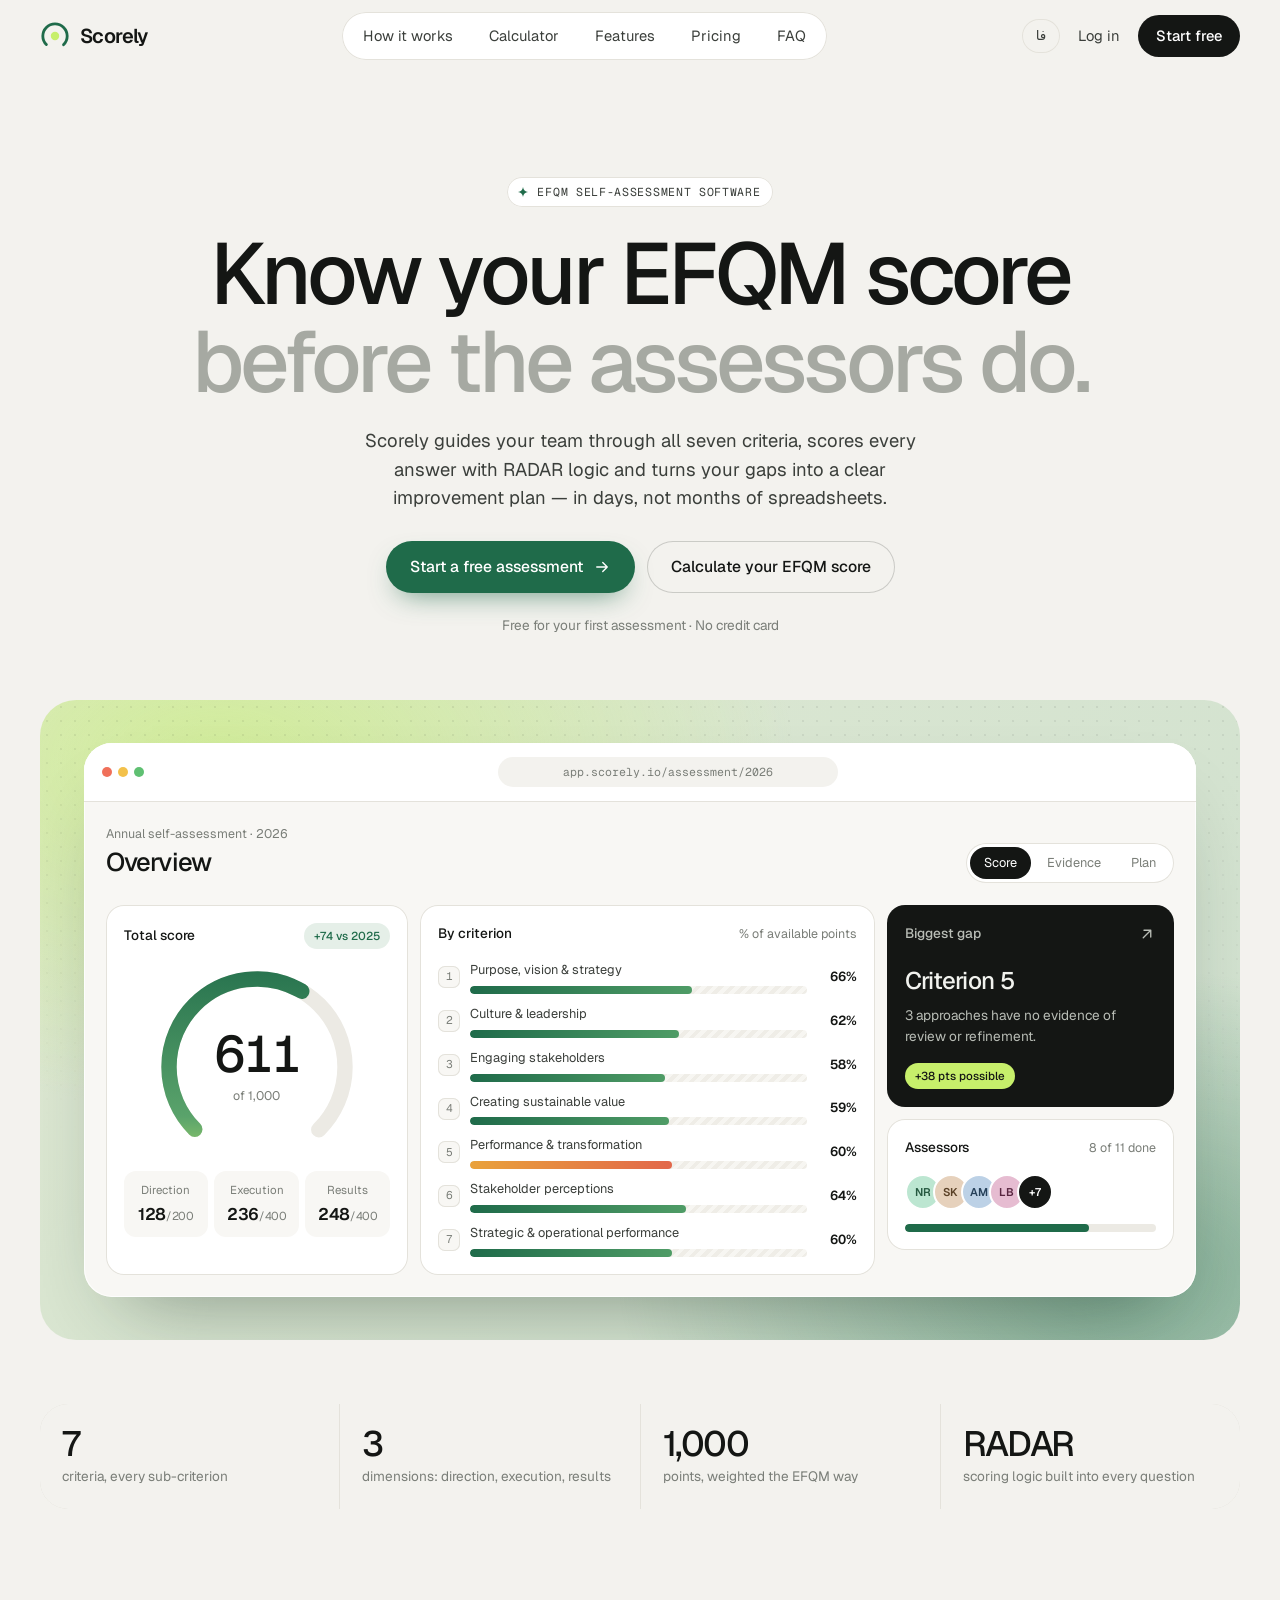
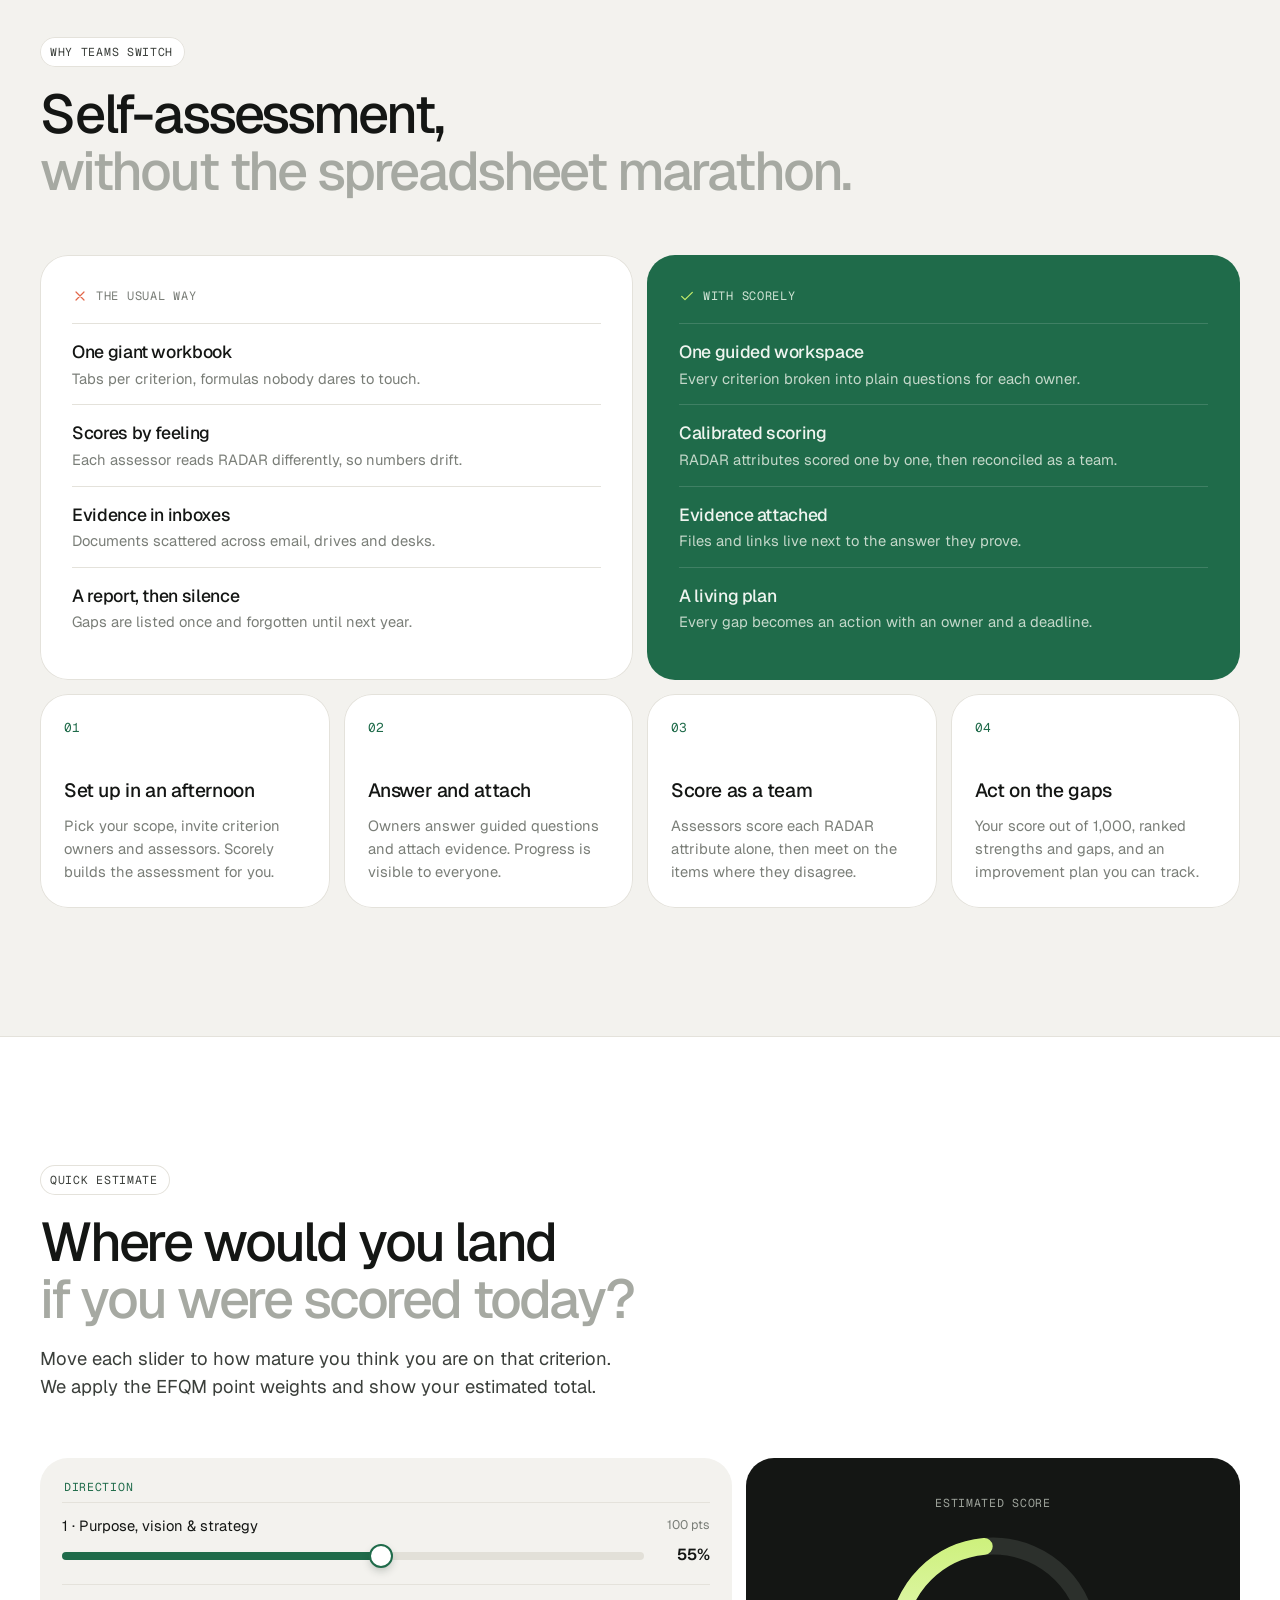
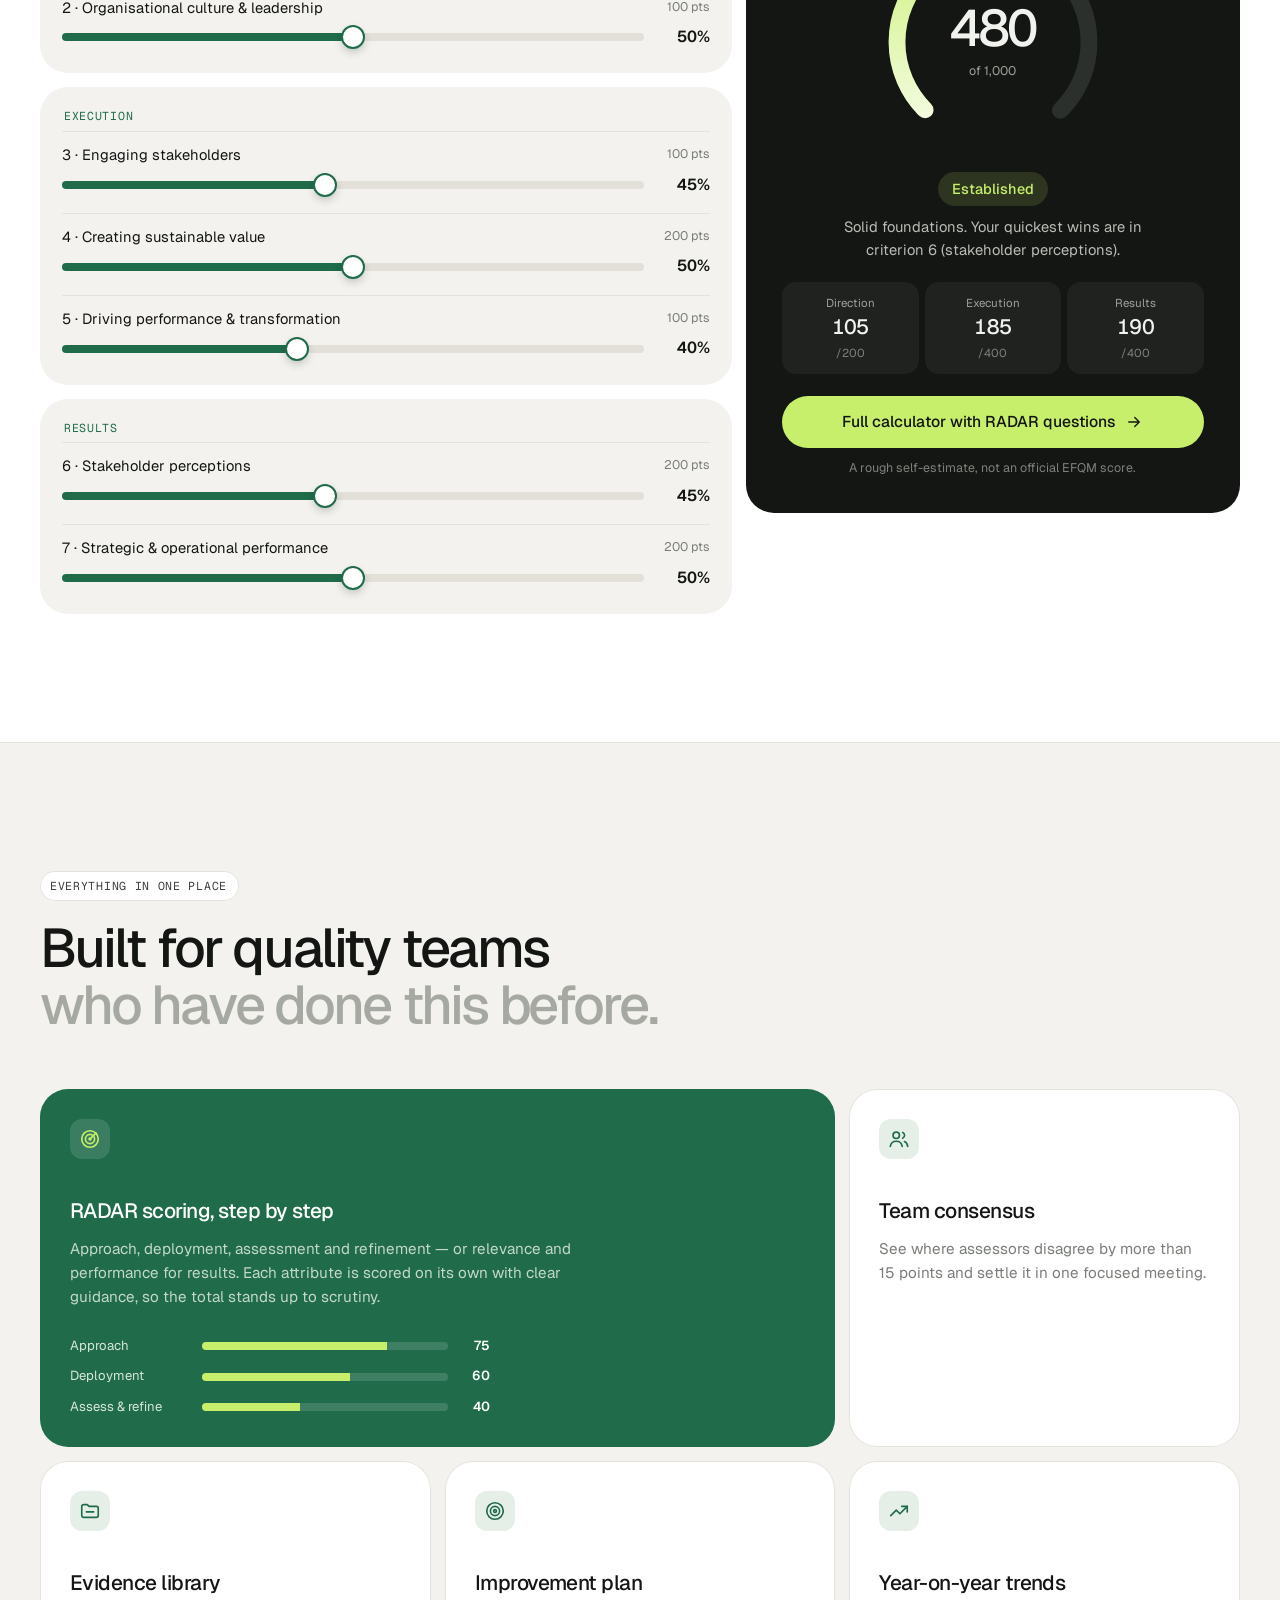
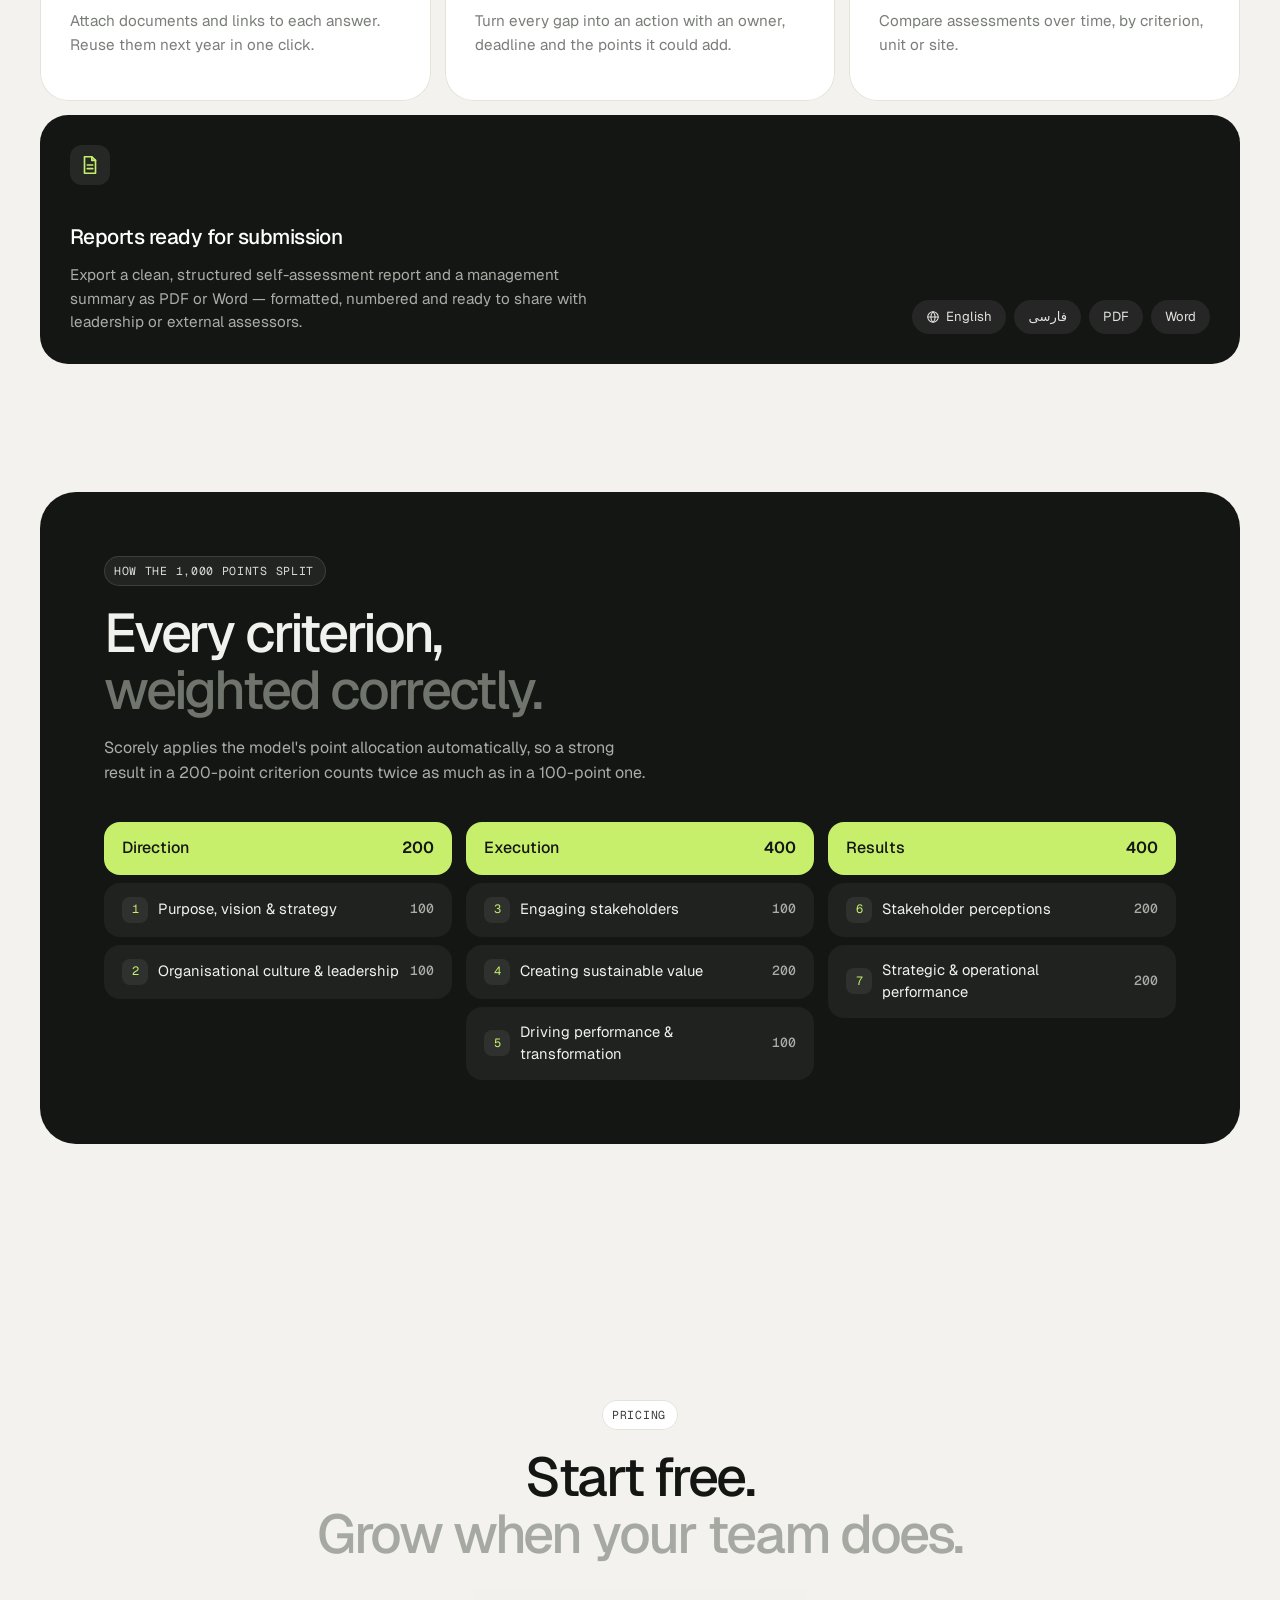
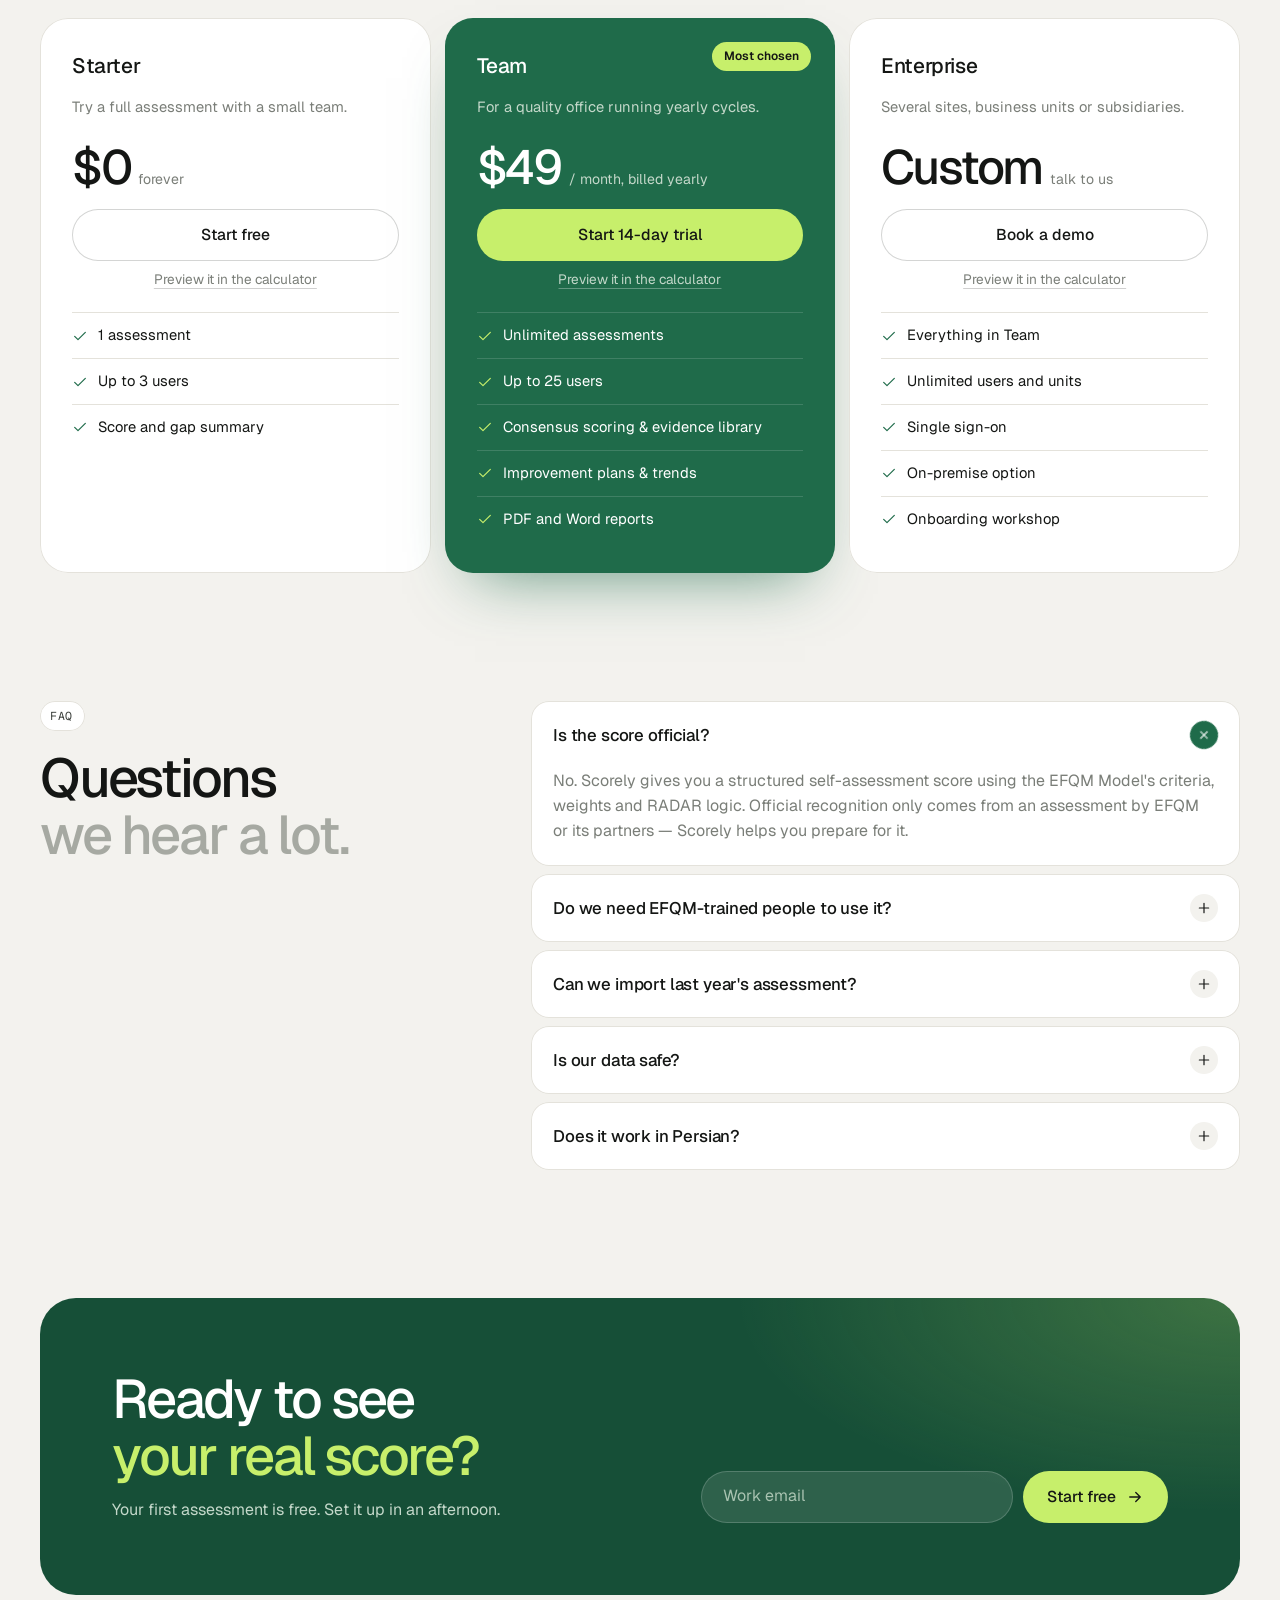
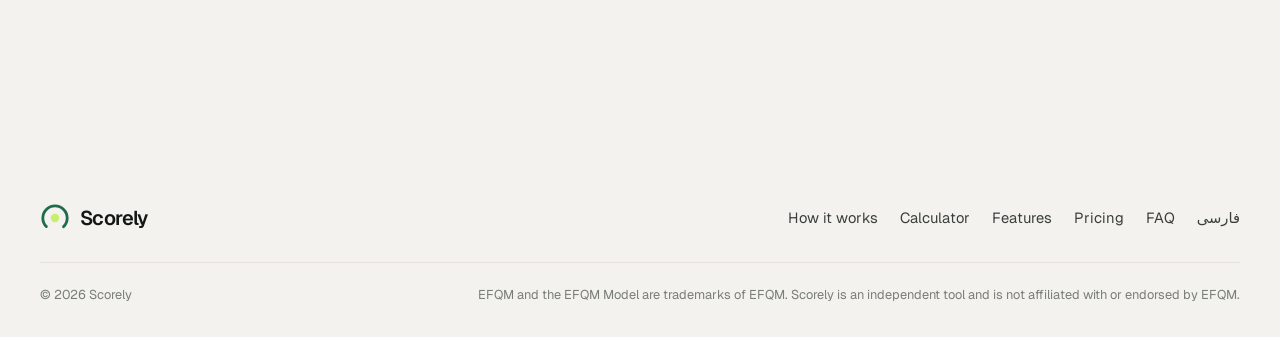
==== commit 4b39ebd0: "Calculator: plan preview switch (Starter / Team / Enterprise), evidence notes, unit comparison" ====
--- a/index.html
+++ b/index.html
@@ -331,6 +331,7 @@
             <p class="price__desc">Try a full assessment with a small team.</p>
             <p class="price__amt"><strong>$0</strong><span>forever</span></p>
             <a class="btn btn--ghost" href="#start">Start free</a>
+            <a class="price__try" href="calculator.html?plan=starter">Preview it in the calculator</a>
             <ul>
               <li><svg class="i"><use href="#i-check"/></svg>1 assessment</li>
               <li><svg class="i"><use href="#i-check"/></svg>Up to 3 users</li>
@@ -343,6 +344,7 @@
             <p class="price__desc">For a quality office running yearly cycles.</p>
             <p class="price__amt"><strong>$49</strong><span>/ month, billed yearly</span></p>
             <a class="btn btn--lime" href="#start">Start 14-day trial</a>
+            <a class="price__try" href="calculator.html?plan=team">Preview it in the calculator</a>
             <ul>
               <li><svg class="i"><use href="#i-check"/></svg>Unlimited assessments</li>
               <li><svg class="i"><use href="#i-check"/></svg>Up to 25 users</li>
@@ -356,6 +358,7 @@
             <p class="price__desc">Several sites, business units or subsidiaries.</p>
             <p class="price__amt"><strong>Custom</strong><span>talk to us</span></p>
             <a class="btn btn--ghost" href="#start">Book a demo</a>
+            <a class="price__try" href="calculator.html?plan=enterprise">Preview it in the calculator</a>
             <ul>
               <li><svg class="i"><use href="#i-check"/></svg>Everything in Team</li>
               <li><svg class="i"><use href="#i-check"/></svg>Unlimited users and units</li>
--- a/css/style.css
+++ b/css/style.css
@@ -362,6 +362,10 @@
 .price ul { display: grid; gap: 0; margin-top: 8px; }
 .price li { display: flex; align-items: center; gap: 10px; padding: 11px 0; border-top: 1px solid var(--line); font-size: 0.92rem; }
 .price li .i { width: 16px; height: 16px; color: var(--green); }
+.price__try { margin-top: -6px; font-size: 0.85rem; color: var(--muted); text-align: center; text-decoration: underline; text-decoration-color: rgb(20 22 20 / .2); text-underline-offset: 4px; }
+.price__try:hover { color: var(--green); }
+.price--pick .price__try { color: #c4d8ca; text-decoration-color: rgb(255 255 255 / .3); }
+.price--pick .price__try:hover { color: var(--lime); }
 .price--pick { background: var(--green); color: #fff; box-shadow: 0 30px 60px -30px rgb(31 107 74 / .7); }
 .price--pick .price__desc, .price--pick .price__amt span { color: #c4d8ca; }
 .price--pick li { border-color: rgb(255 255 255 / .14); }
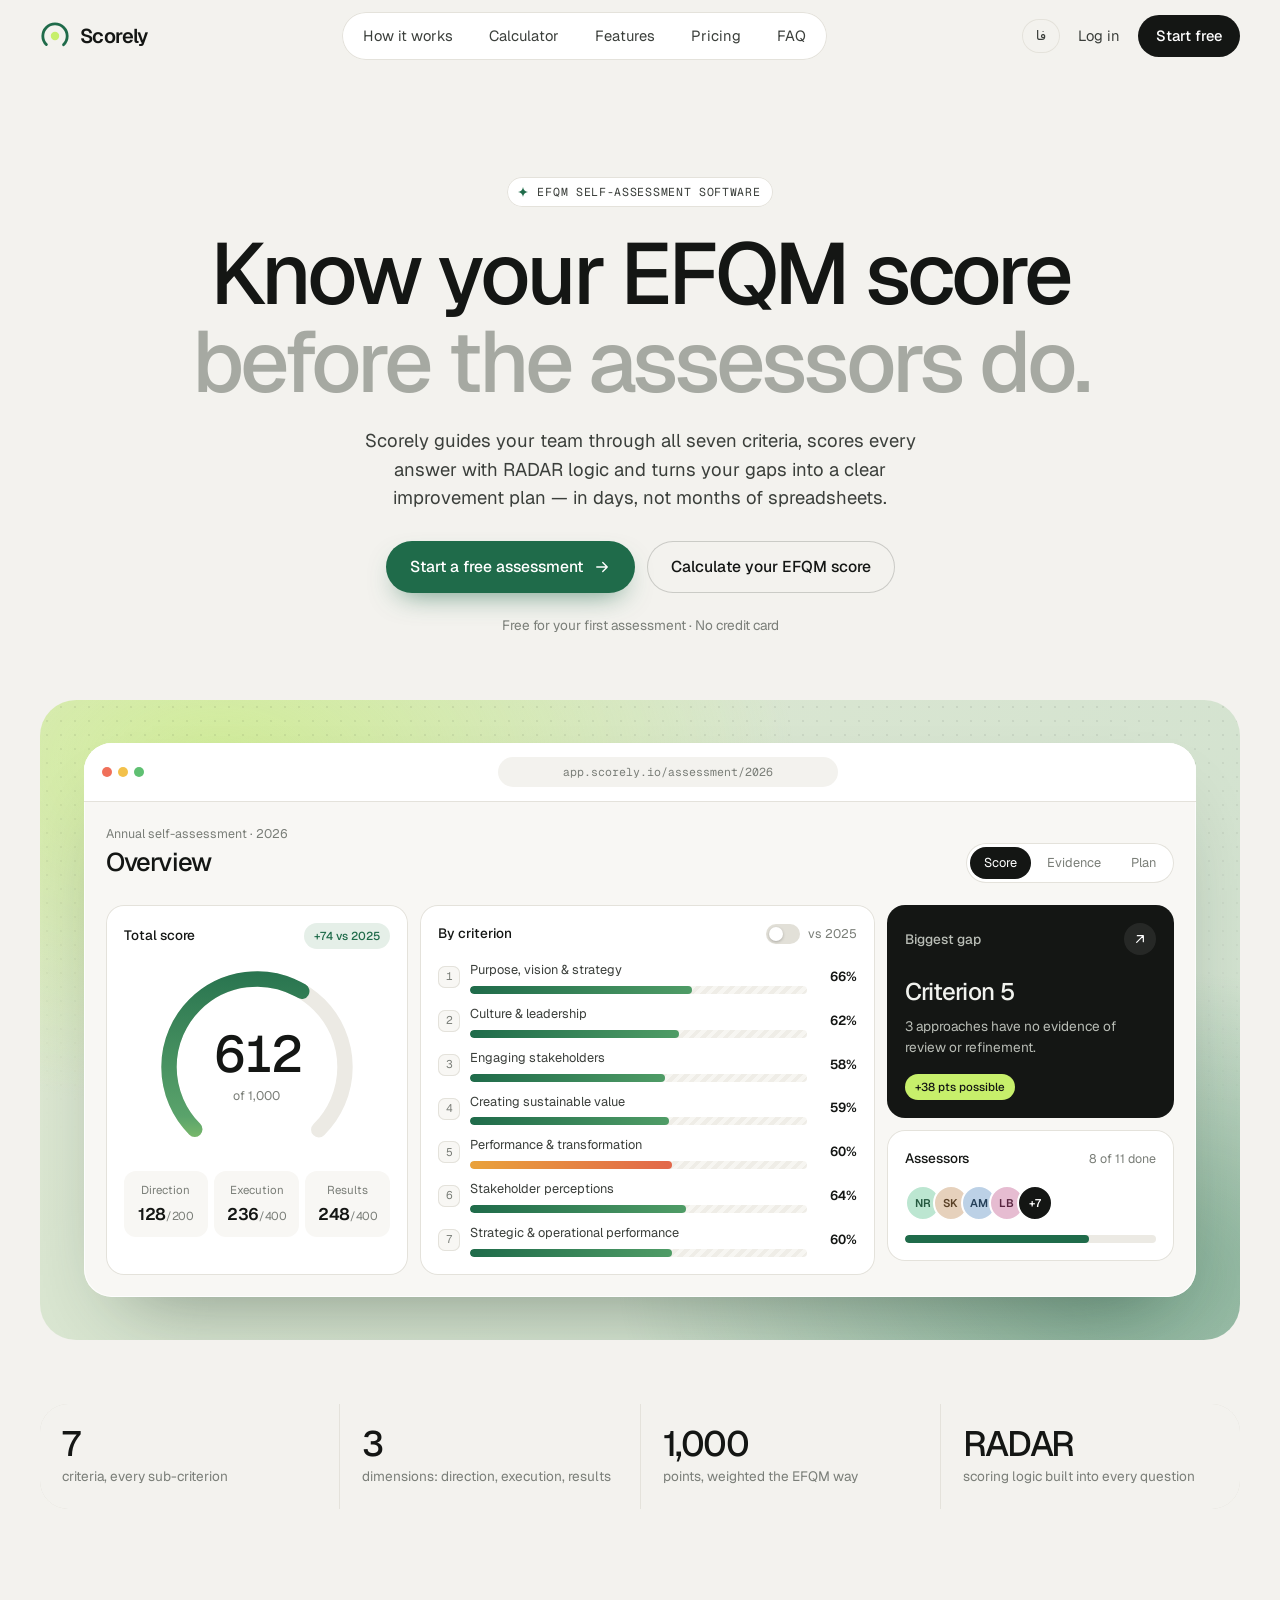
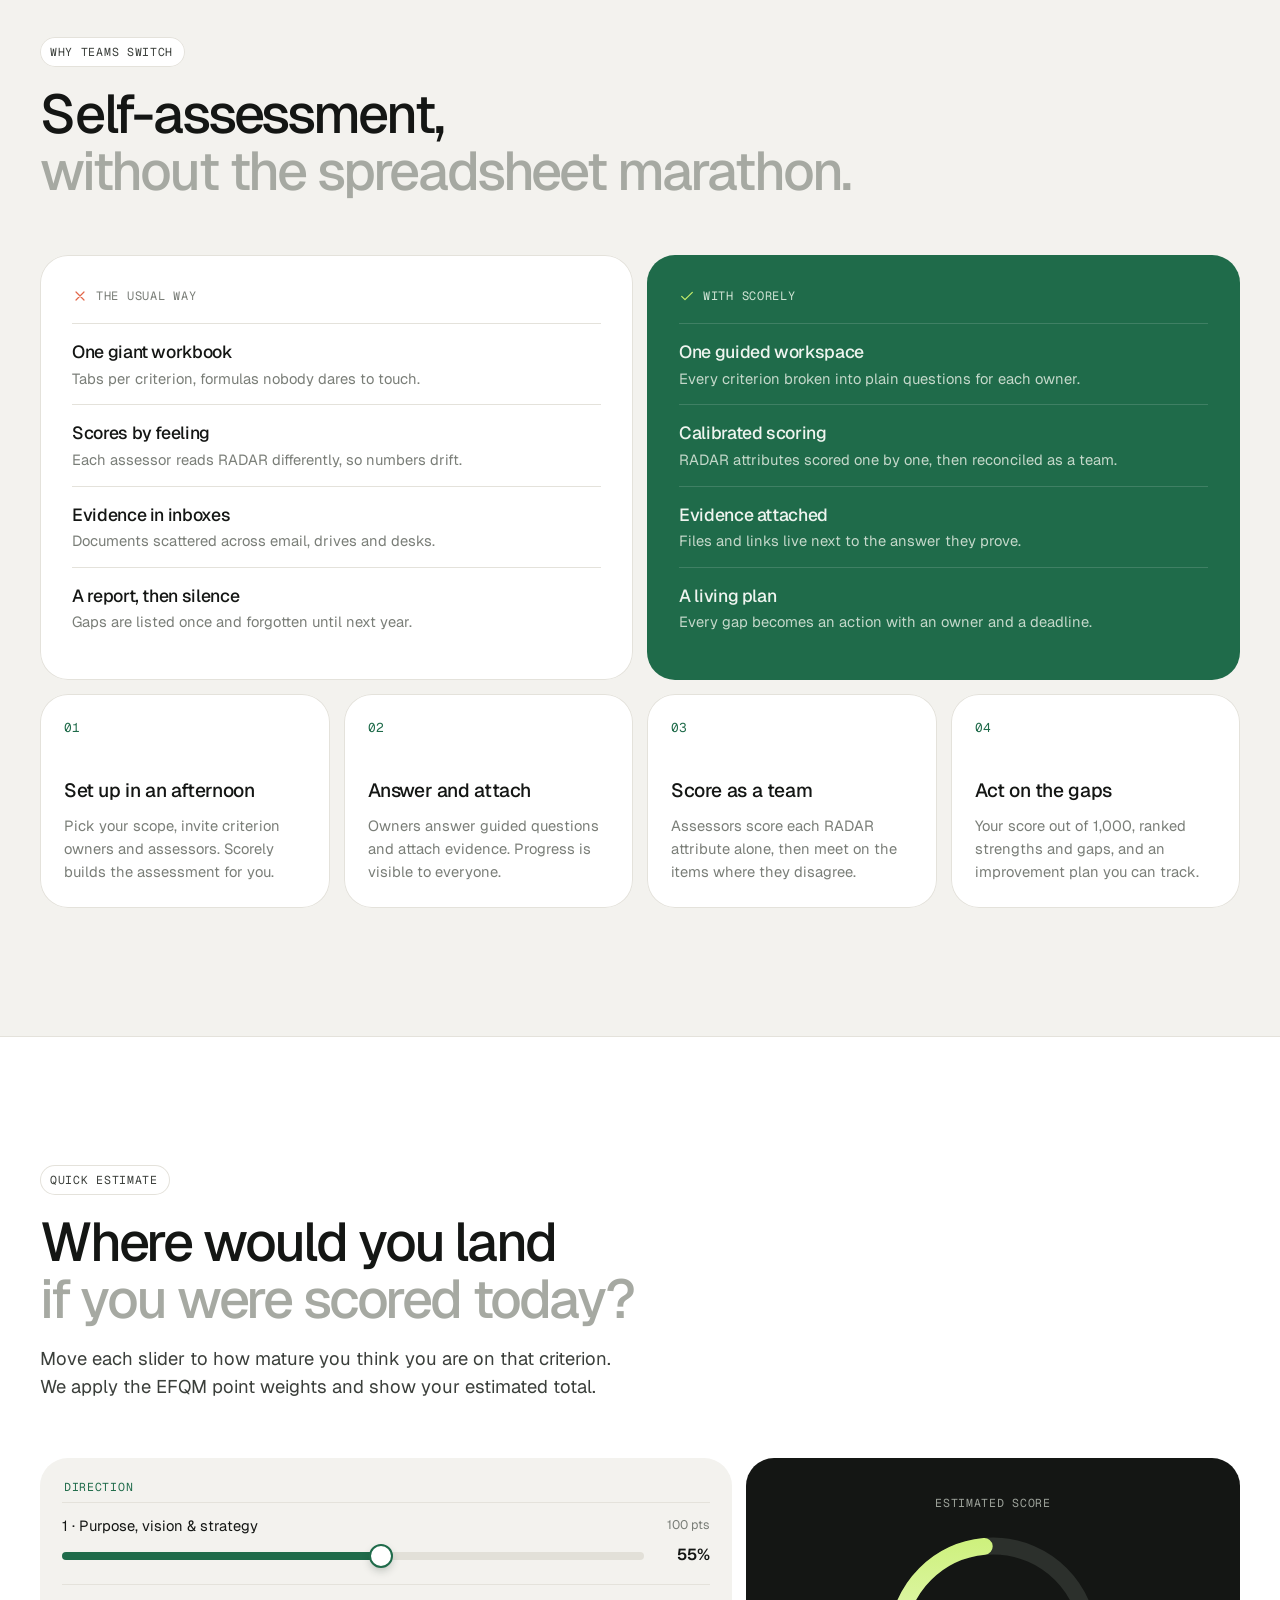
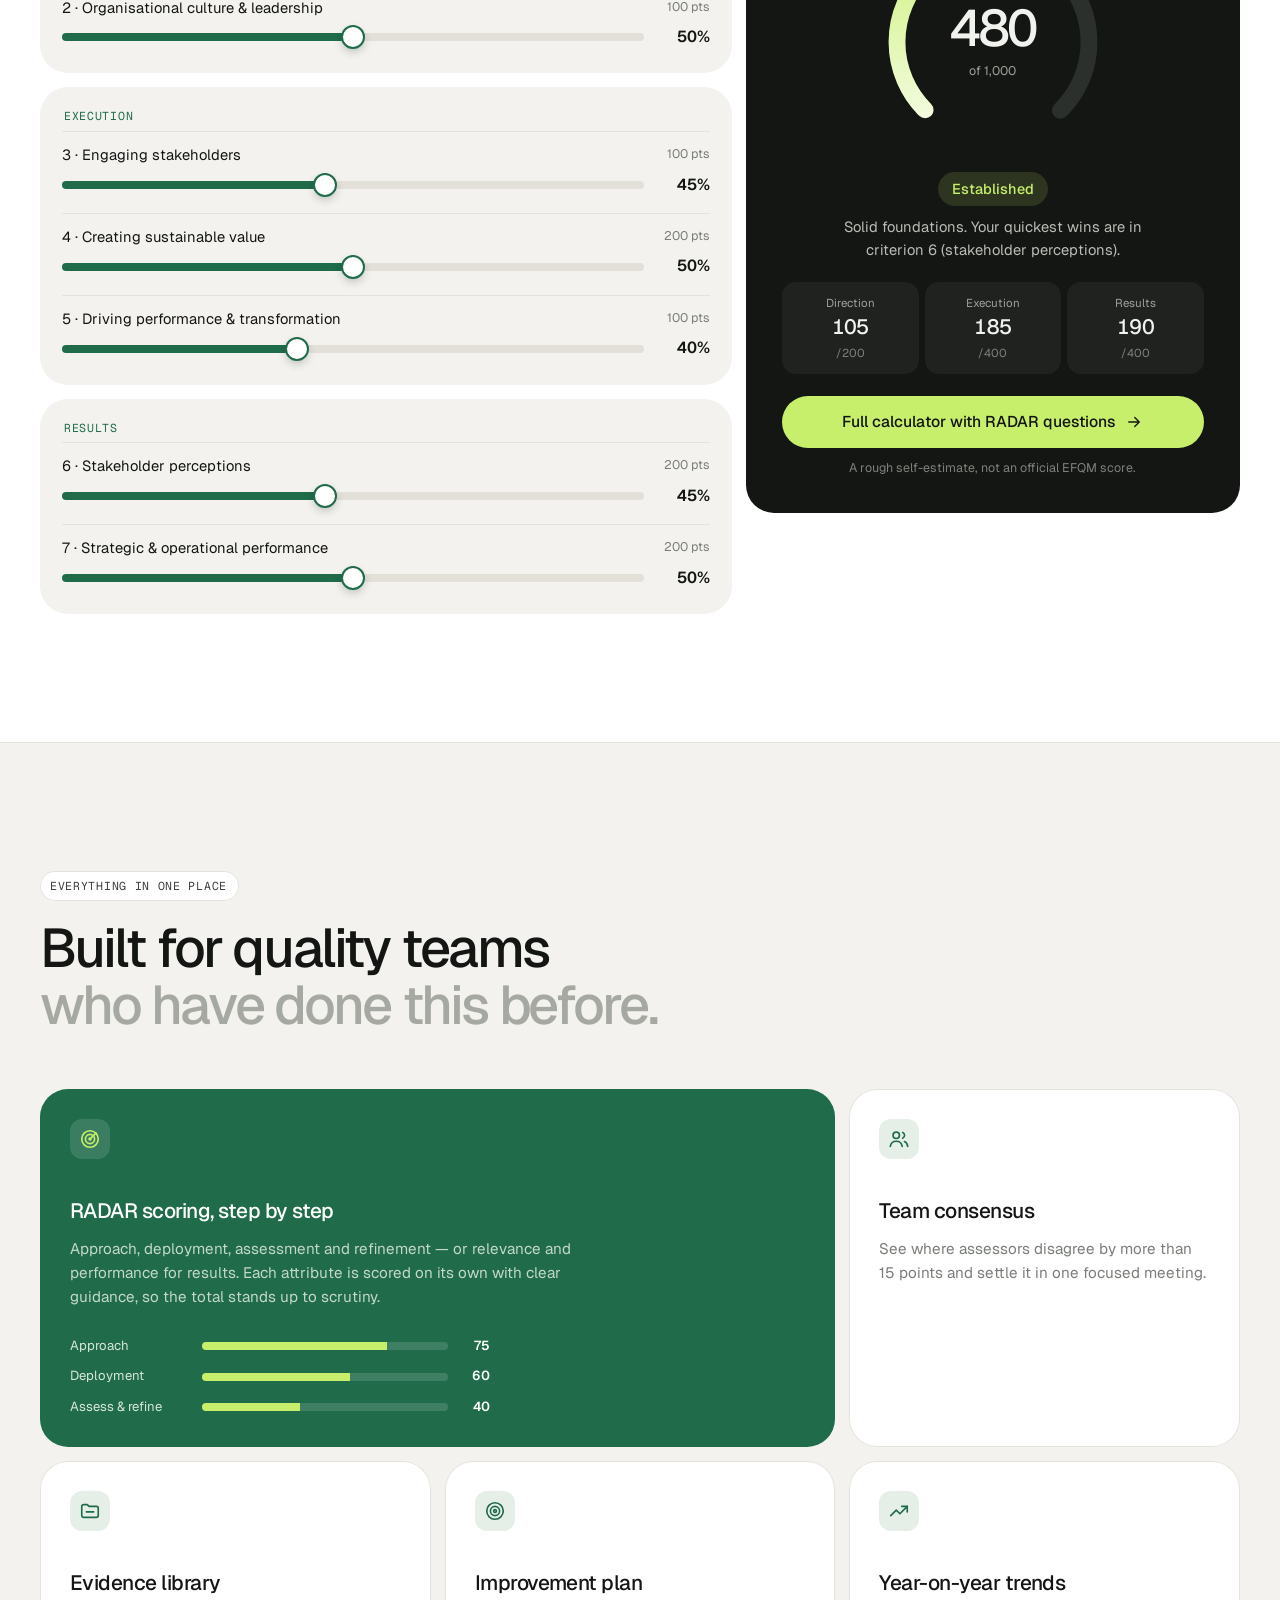
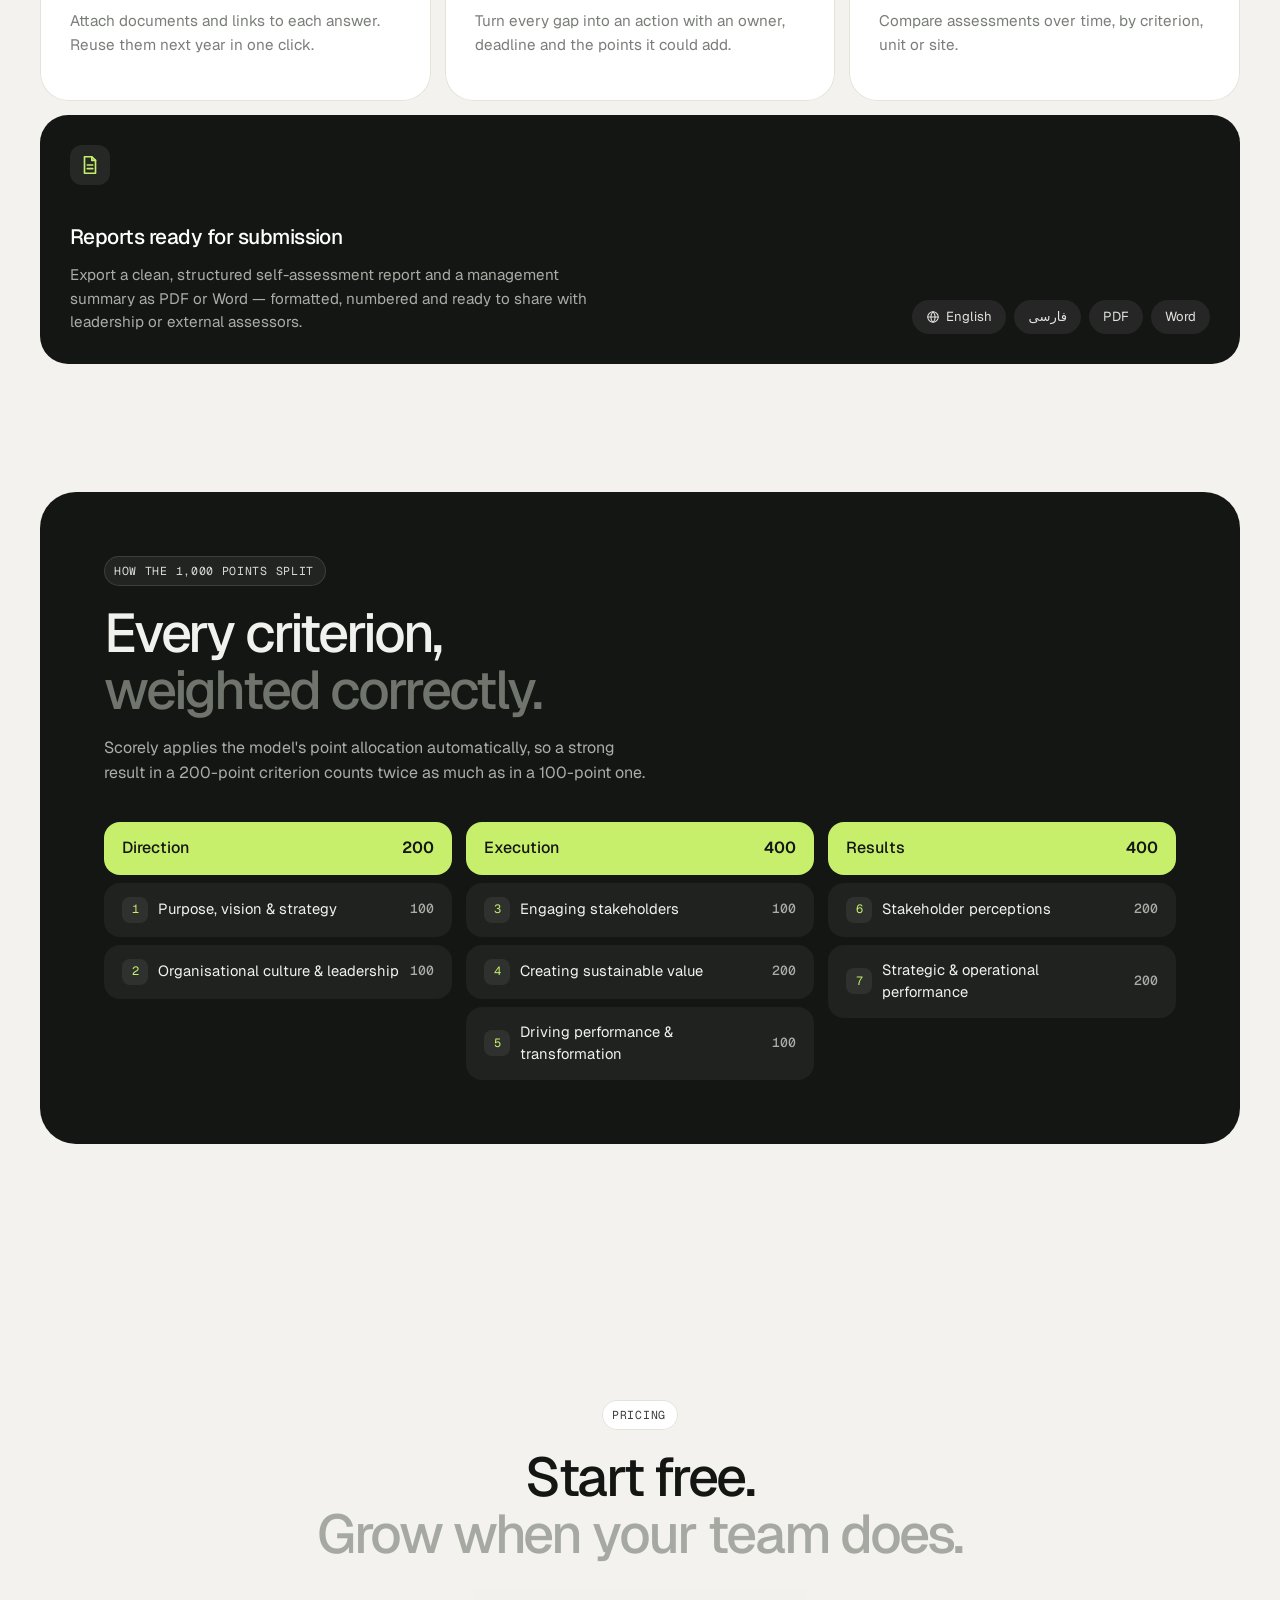
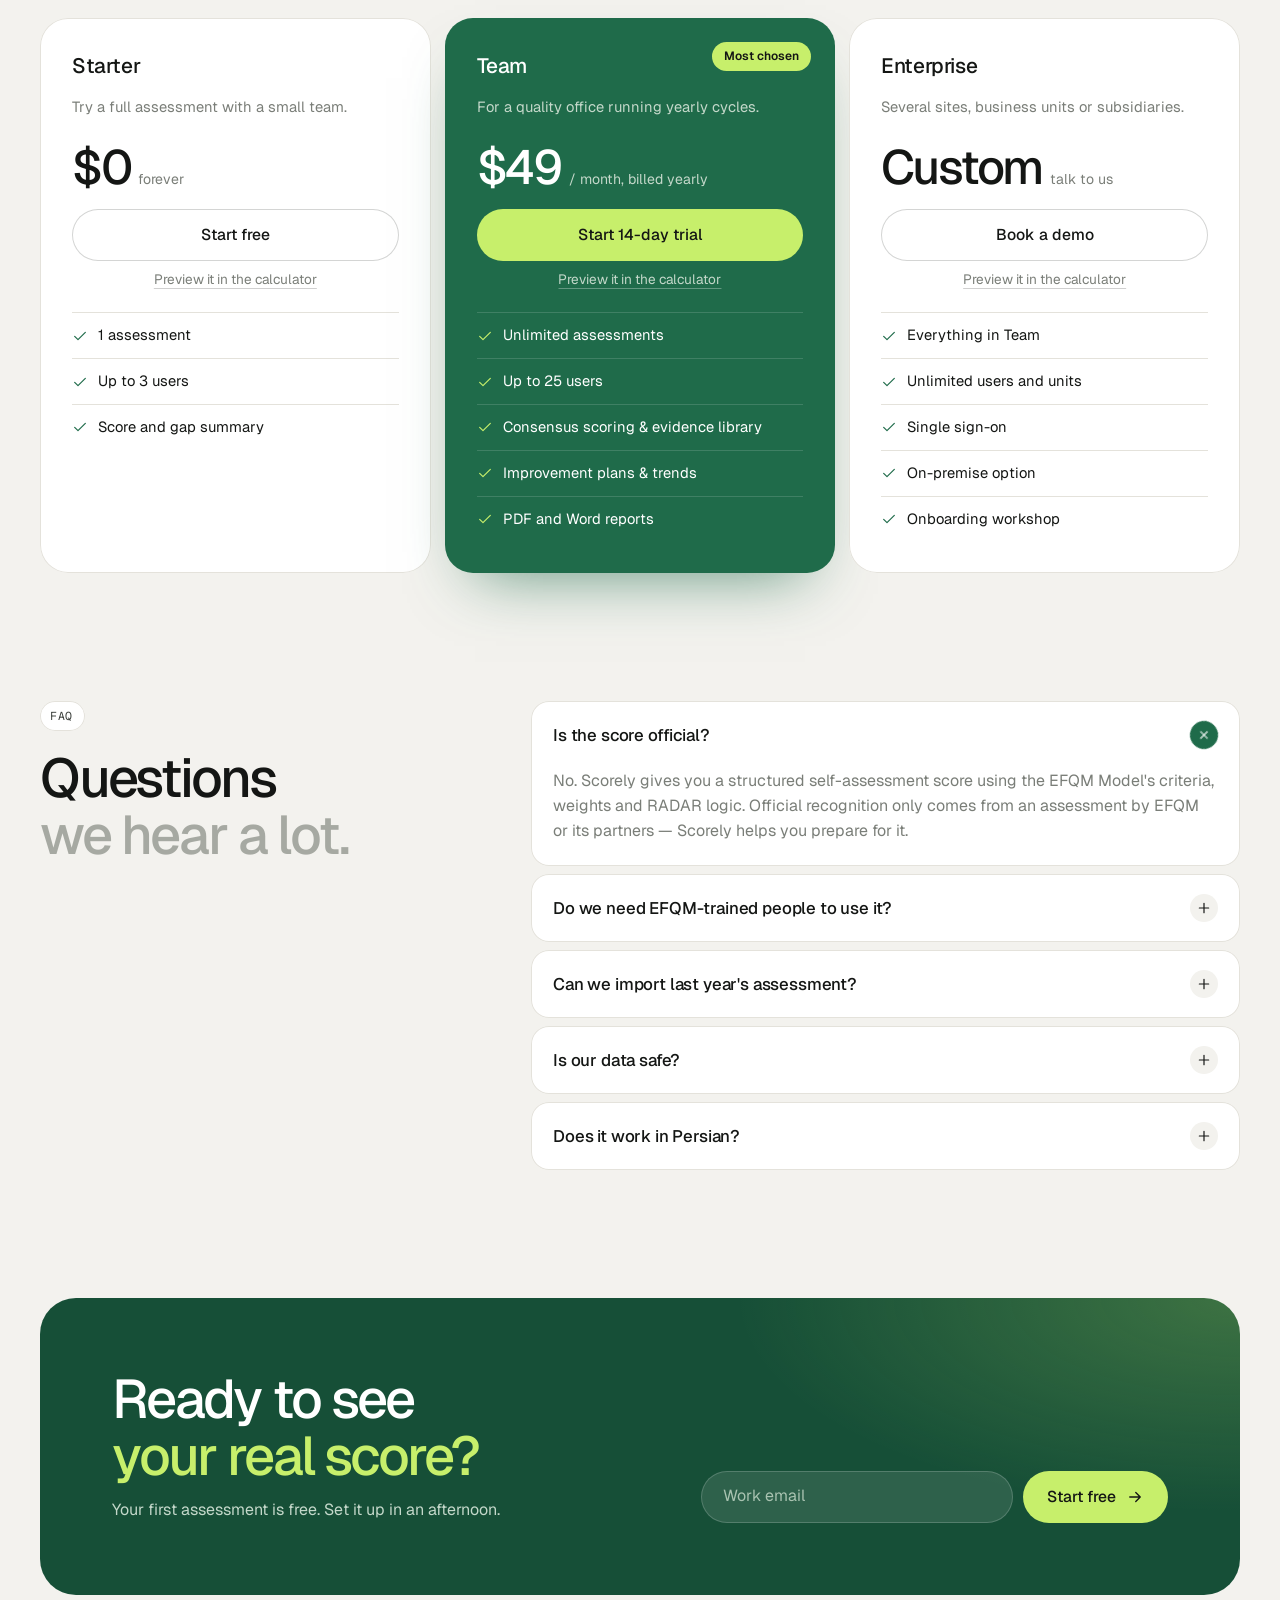
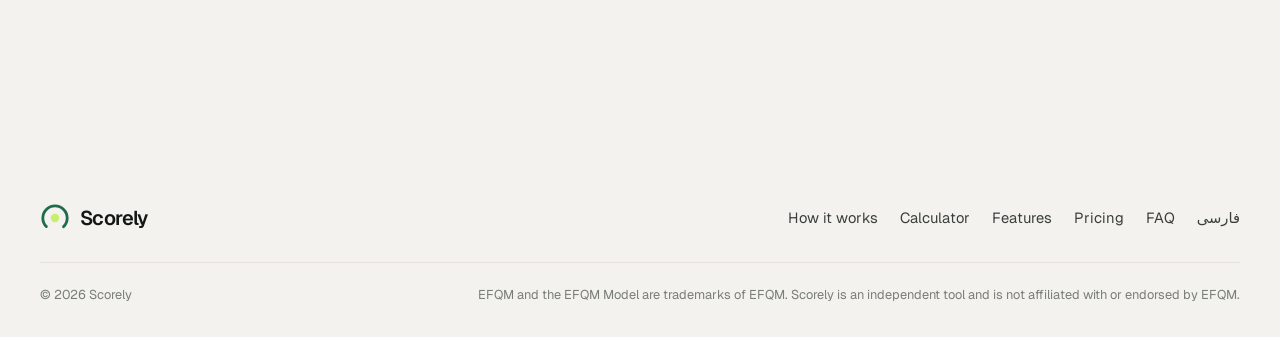
==== commit 5534258b: "Landing: interactive product preview (tabs, tooltips, year comparison, evidence filters, improvement" ====
--- a/index.html
+++ b/index.html
@@ -68,24 +68,25 @@
       <!-- Product preview -->
       <div class="container">
         <div class="stage reveal">
-          <div class="app" aria-label="Scorely dashboard preview" role="img">
+          <div class="app" aria-label="Interactive preview of the Scorely dashboard">
             <div class="app__bar">
               <span class="dots"><i></i><i></i><i></i></span>
-              <span class="app__url">app.scorely.io/assessment/2026</span>
+              <span class="app__url" dir="ltr">app.scorely.io/assessment/2026</span>
             </div>
             <div class="app__head">
               <div>
                 <p class="app__kicker">Annual self-assessment · 2026</p>
                 <p class="app__title">Overview</p>
               </div>
-              <div class="seg"><span class="on">Score</span><span>Evidence</span><span>Plan</span></div>
-            </div>
-
+              <div class="seg" role="tablist"><button type="button" role="tab" data-view-btn="score" aria-selected="true">Score</button><button type="button" role="tab" data-view-btn="evidence" aria-selected="false">Evidence</button><button type="button" role="tab" data-view-btn="plan" aria-selected="false">Plan</button></div>
+            </div>
+
+            <!-- Score -->
+            <div class="app__view is-on" data-view="score" role="tabpanel">
             <div class="app__grid">
-              <!-- Total score -->
               <div class="card card--score">
                 <div class="card__top"><span>Total score</span><span class="chip chip--up">+74 vs 2025</span></div>
-                <div class="gauge" data-value="612" data-max="1000">
+                <div class="gauge" data-value="612" data-max="1000" tabindex="0" data-tip="Up 74 points from 538 in 2025">
                   <svg viewBox="0 0 200 200" aria-hidden="true">
                     <defs><linearGradient id="g-arc" x1="0" y1="1" x2="1" y2="0"><stop offset="0" stop-color="#1f6b4a"/><stop offset=".7" stop-color="#5aa36b"/><stop offset="1" stop-color="#c7ef6b"/></linearGradient></defs>
                     <circle class="gauge__track" cx="100" cy="100" r="80"/>
@@ -94,40 +95,81 @@
                   <div class="gauge__num"><strong data-count="612">612</strong><span>of 1,000</span></div>
                 </div>
                 <ul class="dims">
-                  <li><span>Direction</span><b>128<small>/200</small></b></li>
-                  <li><span>Execution</span><b>236<small>/400</small></b></li>
-                  <li><span>Results</span><b>248<small>/400</small></b></li>
+                  <li data-dim="0" tabindex="0" data-tip="Criteria 1–2"><span>Direction</span><b>128<small>/200</small></b></li>
+                  <li data-dim="1" tabindex="0" data-tip="Criteria 3–5"><span>Execution</span><b>236<small>/400</small></b></li>
+                  <li data-dim="2" tabindex="0" data-tip="Criteria 6–7"><span>Results</span><b>248<small>/400</small></b></li>
                 </ul>
               </div>
 
-              <!-- Criteria -->
               <div class="card card--criteria">
-                <div class="card__top"><span>By criterion</span><span class="muted">% of available points</span></div>
+                <div class="card__top"><span>By criterion</span><label class="switch"><input type="checkbox" id="cmp-prev"><i aria-hidden="true"></i>vs 2025</label></div>
                 <ul class="bars">
-                  <li style="--v:66"><span class="bars__n">1</span><span class="bars__l">Purpose, vision &amp; strategy</span><span class="bars__t"><i></i></span><b>66%</b></li>
-                  <li style="--v:62"><span class="bars__n">2</span><span class="bars__l">Culture &amp; leadership</span><span class="bars__t"><i></i></span><b>62%</b></li>
-                  <li style="--v:58"><span class="bars__n">3</span><span class="bars__l">Engaging stakeholders</span><span class="bars__t"><i></i></span><b>58%</b></li>
-                  <li style="--v:59"><span class="bars__n">4</span><span class="bars__l">Creating sustainable value</span><span class="bars__t"><i></i></span><b>59%</b></li>
-                  <li style="--v:60" class="is-low"><span class="bars__n">5</span><span class="bars__l">Performance &amp; transformation</span><span class="bars__t"><i></i></span><b>60%</b></li>
-                  <li style="--v:64"><span class="bars__n">6</span><span class="bars__l">Stakeholder perceptions</span><span class="bars__t"><i></i></span><b>64%</b></li>
-                  <li style="--v:60"><span class="bars__n">7</span><span class="bars__l">Strategic &amp; operational performance</span><span class="bars__t"><i></i></span><b>60%</b></li>
+                  <li style="--v:66;--p:60" data-dim="0" tabindex="0" data-tip="Criterion 1: 66 of 100 pts · +6 vs 2025"><span class="bars__n">1</span><span class="bars__l">Purpose, vision &amp; strategy</span><span class="bars__t"><i></i></span><b>66%<em>+6</em></b></li>
+                  <li style="--v:62;--p:58" data-dim="0" tabindex="0" data-tip="Criterion 2: 62 of 100 pts · +4 vs 2025"><span class="bars__n">2</span><span class="bars__l">Culture &amp; leadership</span><span class="bars__t"><i></i></span><b>62%<em>+4</em></b></li>
+                  <li style="--v:58;--p:49" data-dim="1" tabindex="0" data-tip="Criterion 3: 58 of 100 pts · +9 vs 2025"><span class="bars__n">3</span><span class="bars__l">Engaging stakeholders</span><span class="bars__t"><i></i></span><b>58%<em>+9</em></b></li>
+                  <li style="--v:59;--p:52" data-dim="1" tabindex="0" data-tip="Criterion 4: 118 of 200 pts · +14 vs 2025"><span class="bars__n">4</span><span class="bars__l">Creating sustainable value</span><span class="bars__t"><i></i></span><b>59%<em>+7</em></b></li>
+                  <li class="is-low" style="--v:60;--p:57" data-dim="1" tabindex="0" data-tip="Criterion 5: 60 of 100 pts · +3 vs 2025"><span class="bars__n">5</span><span class="bars__l">Performance &amp; transformation</span><span class="bars__t"><i></i></span><b>60%<em>+3</em></b></li>
+                  <li style="--v:64;--p:55" data-dim="2" tabindex="0" data-tip="Criterion 6: 128 of 200 pts · +18 vs 2025"><span class="bars__n">6</span><span class="bars__l">Stakeholder perceptions</span><span class="bars__t"><i></i></span><b>64%<em>+9</em></b></li>
+                  <li style="--v:60;--p:50" data-dim="2" tabindex="0" data-tip="Criterion 7: 120 of 200 pts · +20 vs 2025"><span class="bars__n">7</span><span class="bars__l">Strategic &amp; operational performance</span><span class="bars__t"><i></i></span><b>60%<em>+10</em></b></li>
                 </ul>
               </div>
 
-              <!-- Side column -->
               <div class="app__side">
                 <div class="card card--dark">
-                  <div class="card__top"><span>Biggest gap</span><svg class="i"><use href="#i-arrow-ur"/></svg></div>
+                  <div class="card__top"><span>Biggest gap</span><button type="button" class="gap__go" data-goto="plan" data-focus="act-1" aria-label="Open the plan for criterion 5" data-tip="Open the plan for criterion 5"><svg class="i"><use href="#i-arrow-ur"/></svg></button></div>
                   <p class="gap__title">Criterion 5</p>
                   <p class="gap__text">3 approaches have no evidence of review or refinement.</p>
                   <span class="chip chip--lime">+38 pts possible</span>
                 </div>
                 <div class="card">
                   <div class="card__top"><span>Assessors</span><span class="muted">8 of 11 done</span></div>
-                  <div class="team">
-                    <span class="av" style="--h:150">NR</span><span class="av" style="--h:30">SK</span><span class="av" style="--h:210">AM</span><span class="av" style="--h:330">LB</span><span class="av av--more">+7</span>
+                  <div class="team"><span class="av" style="--h:150" tabindex="0" data-tip="Nora R. · finished">NR</span><span class="av" style="--h:30" tabindex="0" data-tip="Sam K. · finished">SK</span><span class="av" style="--h:210" tabindex="0" data-tip="Ali M. · scoring now">AM</span><span class="av" style="--h:330" tabindex="0" data-tip="Lena B. · not started">LB</span><span class="av av--more" tabindex="0" data-tip="7 more assessors">+7</span></div>
+                  <span class="prog"><i style="width:73%"></i></span>
+                </div>
+              </div>
+            </div>
+            </div>
+
+            <!-- Evidence -->
+            <div class="app__view" data-view="evidence" role="tabpanel">
+              <div class="app__pad">
+                <div class="card">
+                  <div class="ev__head">
+                    <div><p class="ev__title">Evidence</p><p class="muted ev__sub">46 files linked · key file per criterion</p></div>
+                    <div class="filters"><button type="button" data-filter="all" aria-pressed="true">All <span>7</span></button><button type="button" data-filter="review" aria-pressed="false">In review <span>2</span></button><button type="button" data-filter="missing" aria-pressed="false">Missing <span>1</span></button></div>
                   </div>
-                  <span class="prog"><i style="width:73%"></i></span>
+                  <ul class="ev__list">
+                    <li data-status="ok"><span class="bars__n">1</span><span class="ev__name">Strategy 2026–2028<small>PDF · Nora R.</small></span><span class="st st--ok">Approved</span></li>
+                    <li data-status="ok"><span class="bars__n">2</span><span class="ev__name">Leadership survey results<small>Sheet · Sam K.</small></span><span class="st st--ok">Approved</span></li>
+                    <li data-status="review"><span class="bars__n">3</span><span class="ev__name">Stakeholder map<small>PDF · Ali M.</small></span><span class="st st--review">In review</span></li>
+                    <li data-status="ok"><span class="bars__n">4</span><span class="ev__name">Service design process<small>Doc · Sam K.</small></span><span class="st st--ok">Approved</span></li>
+                    <li data-status="missing"><span class="bars__n">5</span><span class="ev__name">Process review log<small>Not uploaded · Lena B.</small></span><span class="st st--missing">Missing</span></li>
+                    <li data-status="review"><span class="bars__n">6</span><span class="ev__name">Customer survey 2026<small>Sheet · Ali M.</small></span><span class="st st--review">In review</span></li>
+                    <li data-status="ok"><span class="bars__n">7</span><span class="ev__name">KPI dashboard Q3<small>Link · Nora R.</small></span><span class="st st--ok">Approved</span></li>
+                  </ul>
+                </div>
+              </div>
+            </div>
+
+            <!-- Plan -->
+            <div class="app__view" data-view="plan" role="tabpanel">
+              <div class="app__pad">
+                <div class="card">
+                  <div class="ev__head">
+                    <p class="ev__title">Improvement plan</p>
+                    <div class="pstats">
+                      <span class="pstat"><small>+86 pts possible</small><b id="plan-done" data-tpl="{d} of {t} done" data-total="6">0 of 6 done</b></span>
+                      <span class="pstat pstat--green"><small>Score with completed actions</small><b id="plan-proj" data-base="612">612</b></span>
+                    </div>
+                  </div>
+                  <ul class="acts">
+                    <li id="act-1"><label class="act"><input type="checkbox" data-pts="18"><span class="act__box" aria-hidden="true"></span><span class="act__t">Add a quarterly review to 3 key processes<small>Criterion 5 · Sam K. · Dec 20</small></span><b>+18</b></label></li>
+                    <li id="act-2"><label class="act"><input type="checkbox" data-pts="20"><span class="act__box" aria-hidden="true"></span><span class="act__t">Benchmark delivery KPIs against 2 peers<small>Criterion 5 · Lena B. · Jan 15</small></span><b>+20</b></label></li>
+                    <li id="act-3"><label class="act"><input type="checkbox" data-pts="12"><span class="act__box" aria-hidden="true"></span><span class="act__t">Run a supplier engagement survey<small>Criterion 3 · Ali M. · Jan 30</small></span><b>+12</b></label></li>
+                    <li id="act-4"><label class="act"><input type="checkbox" data-pts="16"><span class="act__box" aria-hidden="true"></span><span class="act__t">Set 3-year targets for operational KPIs<small>Criterion 7 · Nora R. · Feb 10</small></span><b>+16</b></label></li>
+                    <li id="act-5"><label class="act"><input type="checkbox" data-pts="10"><span class="act__box" aria-hidden="true"></span><span class="act__t">Document the service design process<small>Criterion 4 · Sam K. · Feb 28</small></span><b>+10</b></label></li>
+                    <li id="act-6"><label class="act"><input type="checkbox" data-pts="10"><span class="act__box" aria-hidden="true"></span><span class="act__t">Split the customer survey by region<small>Criterion 6 · Ali M. · Mar 5</small></span><b>+10</b></label></li>
+                  </ul>
                 </div>
               </div>
             </div>
@@ -439,5 +481,6 @@
   </footer>
 
   <script src="js/main.js"></script>
+  <script src="js/preview.js"></script>
 </body>
 </html>
--- a/css/style.css
+++ b/css/style.css
@@ -433,3 +433,122 @@
   .radar-mini div { grid-template-columns: 96px 1fr 26px; }
   .price__tag { top: 26px; inset-inline-end: 22px; }
 }
+
+/* ==========================================================
+   Hero product preview — interactions (js/preview.js)
+   ========================================================== */
+.seg button { padding: 6px 14px; border: 0; border-radius: 999px; background: none; color: var(--muted); font: inherit; cursor: pointer; transition: background-color .25s ease, color .25s ease; }
+.seg button:hover { color: var(--ink); }
+.seg button[aria-selected="true"] { background: var(--ink); color: #fff; }
+
+.app__view:not(.is-on) { display: none; }
+.app__view.is-on { animation: view-in .45s var(--ease); }
+@keyframes view-in { from { opacity: 0; transform: translateY(10px); } }
+.app__pad { padding: 16px 22px 22px; }
+
+/* tooltip */
+.tip {
+  position: fixed; z-index: 100; max-width: min(280px, calc(100vw - 16px));
+  padding: 8px 12px; border-radius: 10px; background: var(--ink); color: #fff;
+  font-size: 0.8rem; line-height: 1.5; text-align: center; pointer-events: none;
+  opacity: 0; transform: translate(-50%, calc(-100% - 4px)) scale(.96); transform-origin: 50% 100%;
+  transition: opacity .15s ease, transform .2s var(--ease);
+  box-shadow: 0 10px 24px -10px rgb(0 0 0 / .4);
+}
+.tip.is-on { opacity: 1; transform: translate(-50%, calc(-100% - 10px)); }
+.tip::after { content: ""; position: absolute; left: 50%; bottom: -4px; width: 8px; height: 8px; background: inherit; transform: translateX(-50%) rotate(45deg); }
+
+/* things that show a tooltip feel touchable */
+.app [data-tip] { cursor: default; outline-offset: 2px; }
+.gauge[data-tip] { border-radius: 50%; }
+.gauge svg { pointer-events: none; } /* the rotated drawing pokes out of its box over the tiles below */
+.dims { position: relative; z-index: 1; }
+
+/* criteria rows */
+.bars li { margin: -3px -6px; padding: 3px 6px; border-radius: 10px; transition: opacity .25s ease, background-color .2s ease; }
+.bars li:hover, .bars li:focus-visible { background: var(--surface-2); }
+.bars li:hover .bars__l { color: var(--ink); }
+.bars b em { display: block; height: 0; overflow: hidden; font-style: normal; font-size: 0.68rem; font-weight: 500; color: var(--green); opacity: 0; transition: opacity .25s ease, height .25s ease; }
+.bars__t { position: relative; }
+.bars__t::after { content: ""; position: absolute; top: 0; bottom: 0; inset-inline-start: calc(var(--p) * 1%); width: 2px; border-radius: 2px; background: var(--ink); opacity: 0; transition: opacity .3s ease; }
+.app.is-compare .bars__t::after { opacity: .6; }
+.app.is-compare .bars b em { height: 1.2em; opacity: 1; }
+
+/* dimension tiles highlight their criteria */
+.dims li { transition: background-color .2s ease, box-shadow .2s ease; }
+.dims li:hover, .dims li:focus-visible { background: var(--green-soft); box-shadow: inset 0 0 0 1px rgb(31 107 74 / .25); }
+.app[data-dim="0"] .bars li:not([data-dim="0"]),
+.app[data-dim="1"] .bars li:not([data-dim="1"]),
+.app[data-dim="2"] .bars li:not([data-dim="2"]) { opacity: .28; }
+
+/* switch */
+.switch { position: relative; display: inline-flex; align-items: center; gap: 8px; font-size: 0.78rem; font-weight: 400; color: var(--muted); cursor: pointer; user-select: none; }
+.switch input { position: absolute; opacity: 0; pointer-events: none; }
+.switch i { position: relative; flex: none; width: 34px; height: 20px; border-radius: 99px; background: #e2e0d8; transition: background-color .25s ease; }
+.switch i::after { content: ""; position: absolute; top: 3px; inset-inline-start: 3px; width: 14px; height: 14px; border-radius: 50%; background: #fff; box-shadow: 0 1px 3px rgb(0 0 0 / .25); transition: inset-inline-start .25s var(--ease); }
+.switch input:checked + i { background: var(--green); }
+.switch input:checked + i::after { inset-inline-start: 17px; }
+.switch input:focus-visible + i { outline: 2px solid var(--green); outline-offset: 2px; }
+
+/* gap card button */
+.gap__go { display: grid; place-items: center; width: 32px; height: 32px; padding: 0; border: 0; border-radius: 50%; background: rgb(255 255 255 / .08); color: #fff; cursor: pointer; transition: background-color .2s ease, color .2s ease, transform .25s var(--ease); }
+.gap__go:hover, .gap__go:focus-visible { background: var(--lime); color: var(--ink); transform: scale(1.08); }
+.gap__go .i { width: 16px; height: 16px; }
+
+/* assessors */
+.av { position: relative; transition: transform .2s var(--ease); }
+.av:hover, .av:focus-visible { z-index: 1; transform: translateY(-4px); }
+
+/* evidence + plan */
+.ev__head { display: flex; flex-wrap: wrap; align-items: center; justify-content: space-between; gap: 12px; margin-bottom: 8px; }
+.ev__title { font-size: 1.05rem; font-weight: 500; }
+.ev__sub { font-size: 0.78rem; }
+.filters { display: flex; flex-wrap: wrap; gap: 2px; padding: 4px; border-radius: 999px; background: var(--surface-2); box-shadow: inset 0 0 0 1px var(--line); }
+.filters button { padding: 5px 12px; border: 0; border-radius: 999px; background: none; color: var(--muted); font: inherit; font-size: 0.78rem; cursor: pointer; transition: background-color .2s ease, color .2s ease; }
+.filters button span { opacity: .6; }
+.filters button[aria-pressed="true"] { background: var(--ink); color: #fff; }
+.ev__list li { display: grid; grid-template-columns: 22px minmax(0, 1fr) auto; align-items: center; gap: 12px; padding: 10px 6px; border-top: 1px solid var(--line); border-radius: 10px; transition: background-color .2s ease; animation: view-in .35s var(--ease); }
+.ev__list li:hover { background: var(--surface-2); }
+.ev__list li.is-hidden { display: none; }
+.ev__list .bars__n { grid-row: auto; }
+.ev__name { display: grid; min-width: 0; font-size: 0.88rem; }
+.ev__name small { font-size: 0.75rem; color: var(--muted); }
+.st { padding: 4px 10px; border-radius: 999px; font-size: 0.72rem; font-weight: 500; white-space: nowrap; }
+.st--ok { background: var(--green-soft); color: var(--green); }
+.st--review { background: #fbf0d9; color: #94650f; }
+.st--missing { background: #fbe3dc; color: #b0442a; }
+
+.pstats { display: flex; flex-wrap: wrap; gap: 6px; }
+.pstat { display: grid; padding: 8px 14px; border-radius: 12px; background: var(--surface-2); line-height: 1.35; }
+.pstat small { font-size: 0.72rem; color: var(--muted); }
+.pstat b { font-size: 0.95rem; font-weight: 600; font-variant-numeric: tabular-nums; }
+.pstat--green { background: var(--green); color: #fff; }
+.pstat--green small { color: #c4d8ca; }
+.pstat--green b { font-size: 1.15rem; }
+.pstat.bump { animation: bump .45s var(--ease); }
+@keyframes bump { 40% { transform: scale(1.06); } }
+
+.acts li { border-top: 1px solid var(--line); border-radius: 10px; }
+.acts li.flash { animation: flash 1.8s ease; }
+@keyframes flash { 0%, 55% { background: rgb(199 239 107 / .45); } }
+.act { display: grid; grid-template-columns: 22px minmax(0, 1fr) auto; align-items: center; gap: 12px; padding: 10px 6px; border-radius: 10px; cursor: pointer; transition: background-color .2s ease; }
+.act:hover { background: var(--surface-2); }
+.act input { position: absolute; opacity: 0; pointer-events: none; }
+.act__box { display: grid; place-items: center; width: 22px; height: 22px; border-radius: 7px; box-shadow: inset 0 0 0 1.5px var(--soft); transition: background-color .2s ease, box-shadow .2s ease; }
+.act__box::after { content: ""; width: 10px; height: 5px; margin-top: -2px; border-left: 2px solid #fff; border-bottom: 2px solid #fff; transform: rotate(-45deg) scale(0); transition: transform .25s var(--ease); }
+.act input:checked + .act__box { background: var(--green); box-shadow: none; }
+.act input:checked + .act__box::after { transform: rotate(-45deg) scale(1); }
+.act input:focus-visible + .act__box { outline: 2px solid var(--green); outline-offset: 2px; }
+.act__t { display: grid; min-width: 0; font-size: 0.88rem; transition: color .2s ease; }
+.act__t small { font-size: 0.75rem; color: var(--muted); }
+.act input:checked ~ .act__t { color: var(--muted); text-decoration: line-through; text-decoration-color: rgb(20 22 20 / .3); }
+.act b { font-size: 0.85rem; font-weight: 600; color: var(--green); }
+
+@media (max-width: 559px) {
+  .app__pad { padding: 12px; }
+  .ev__head { align-items: flex-start; flex-direction: column; }
+  .filters button { padding: 5px 10px; }
+}
+@media (prefers-reduced-motion: reduce) {
+  .app__view.is-on, .ev__list li, .acts li.flash, .pstat.bump { animation: none; }
+}
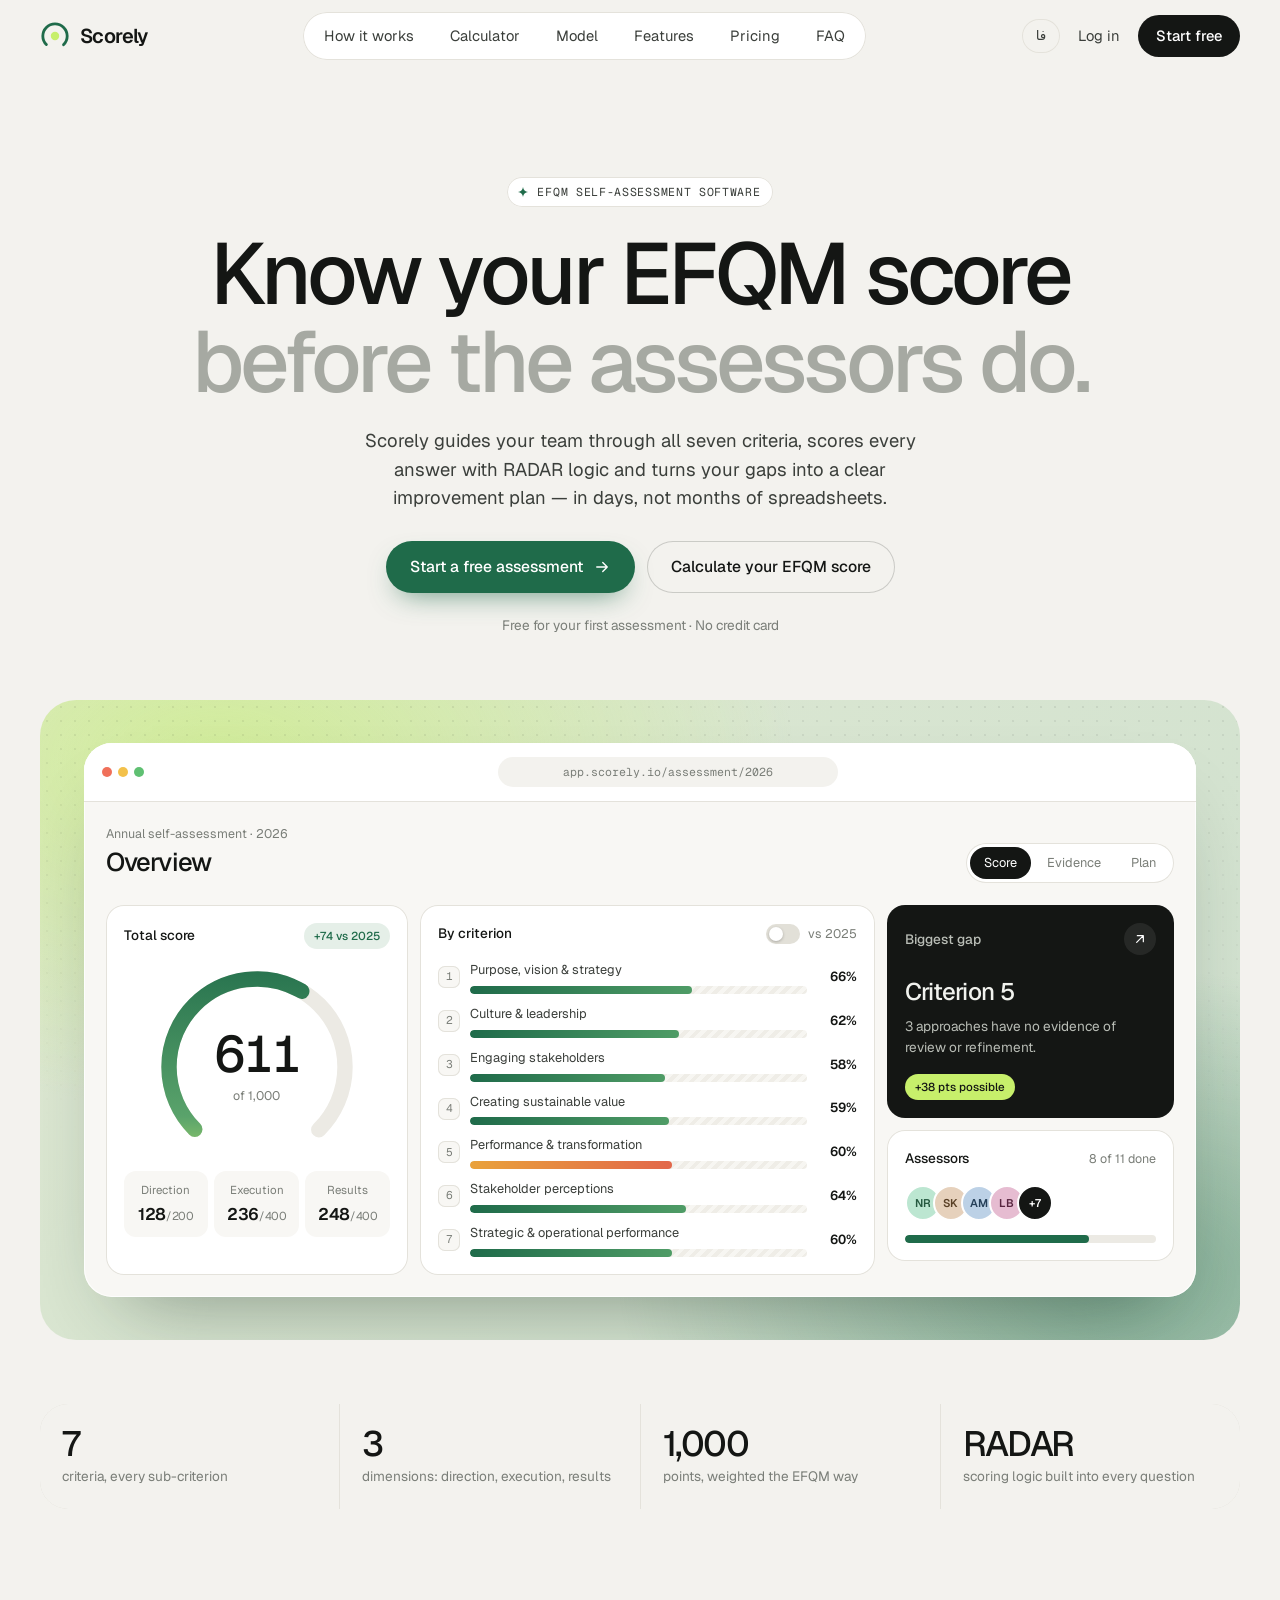
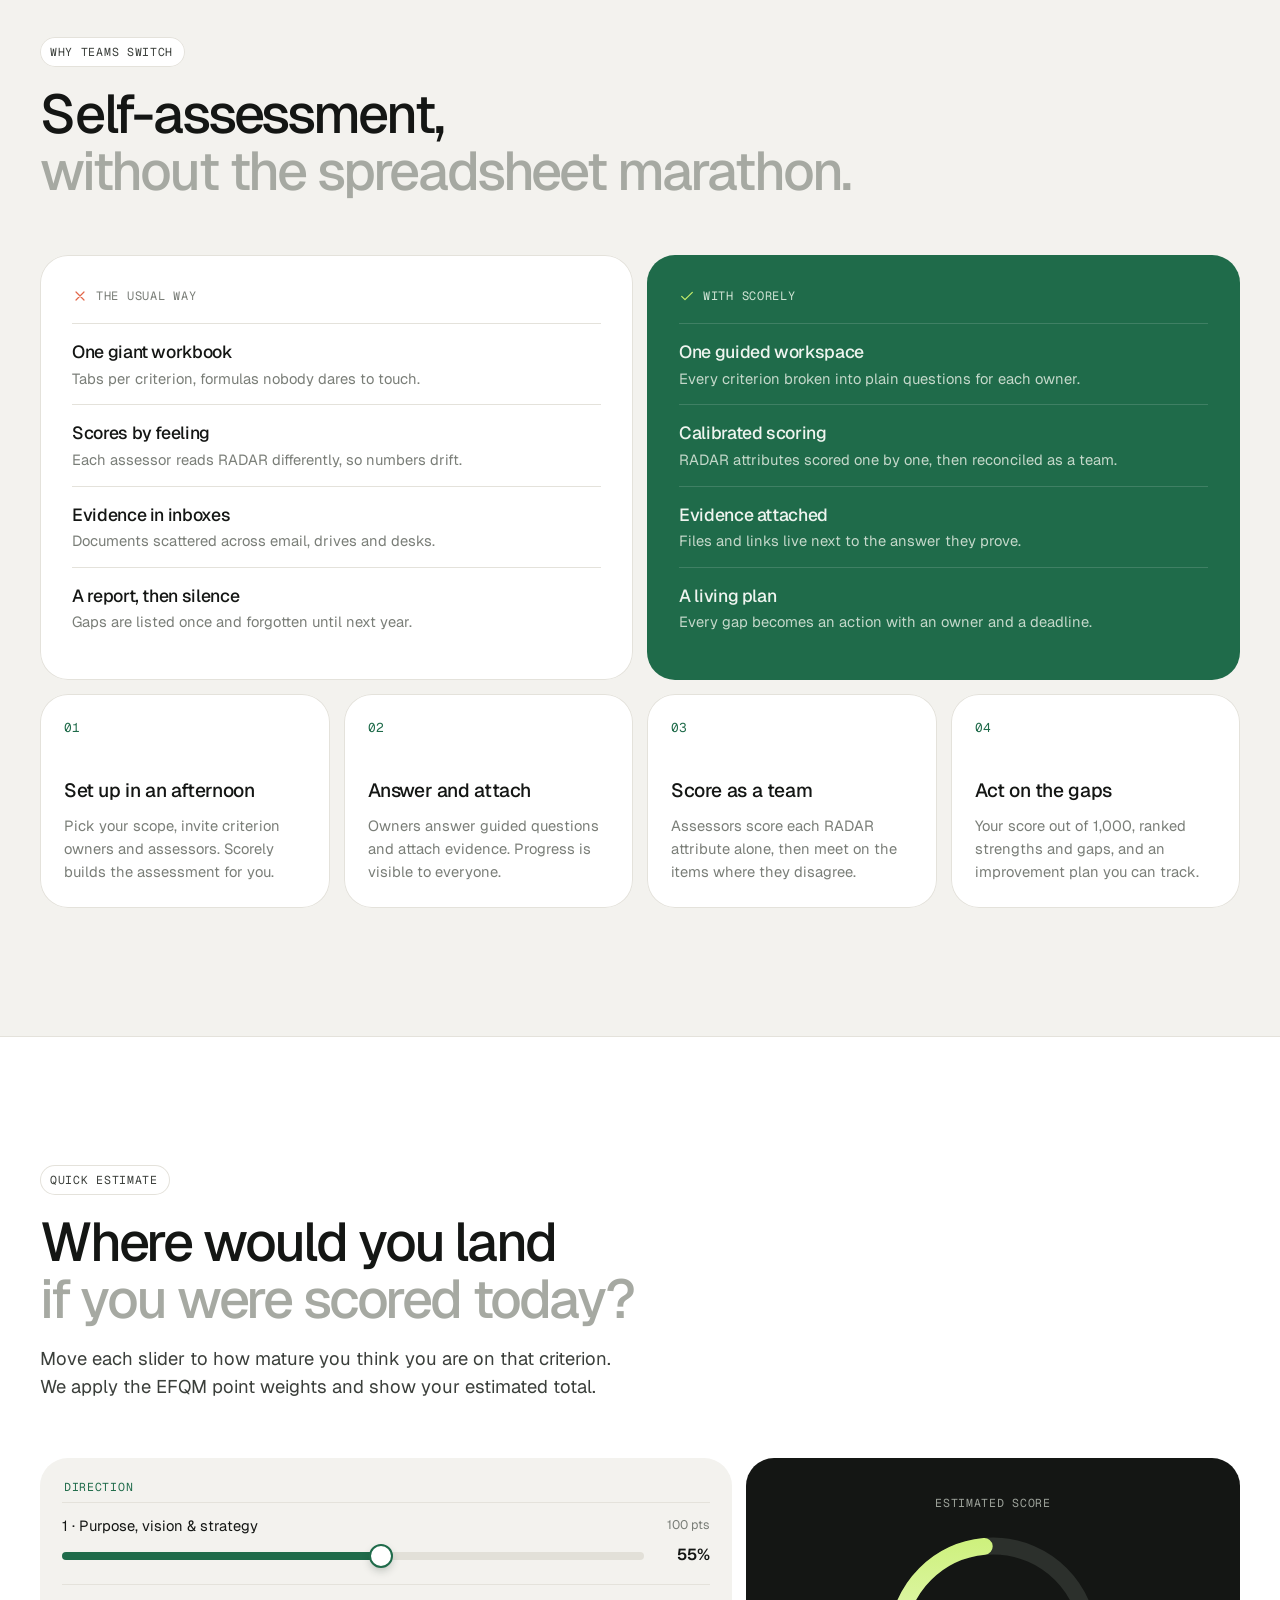
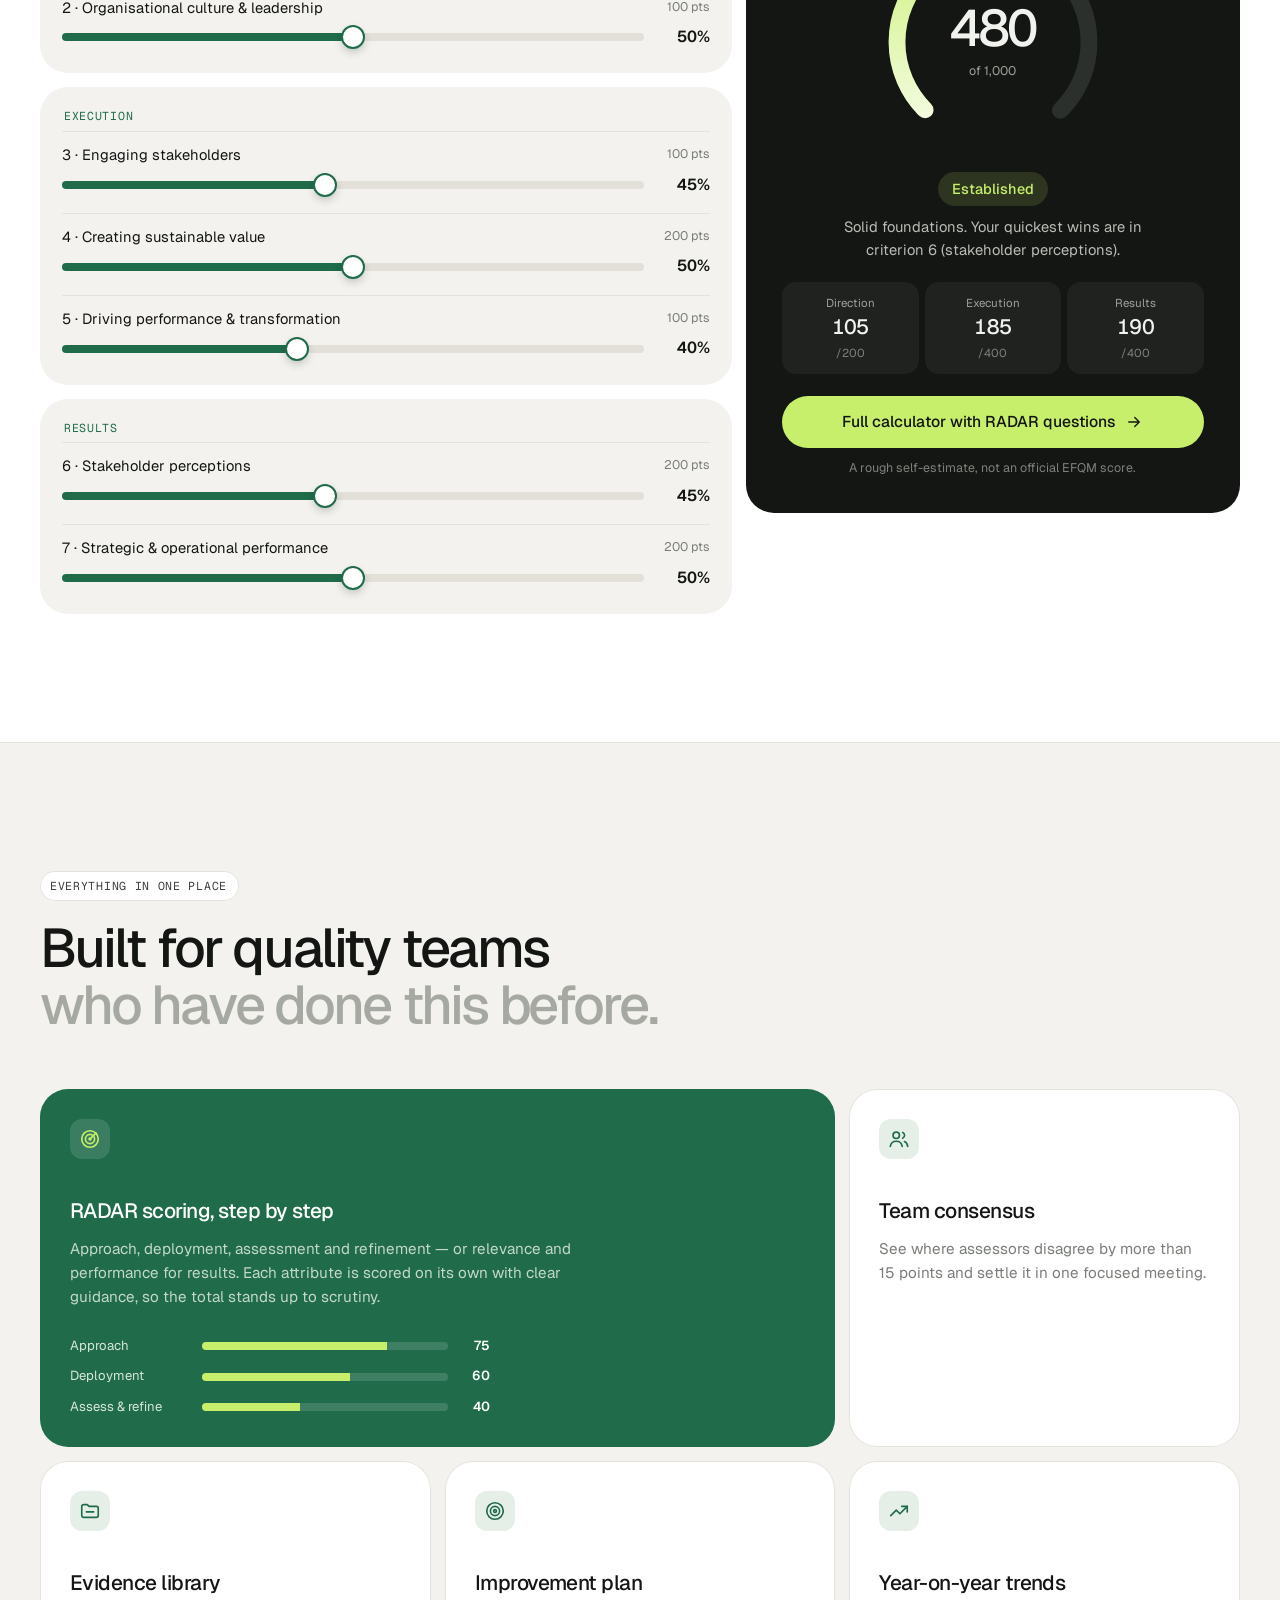
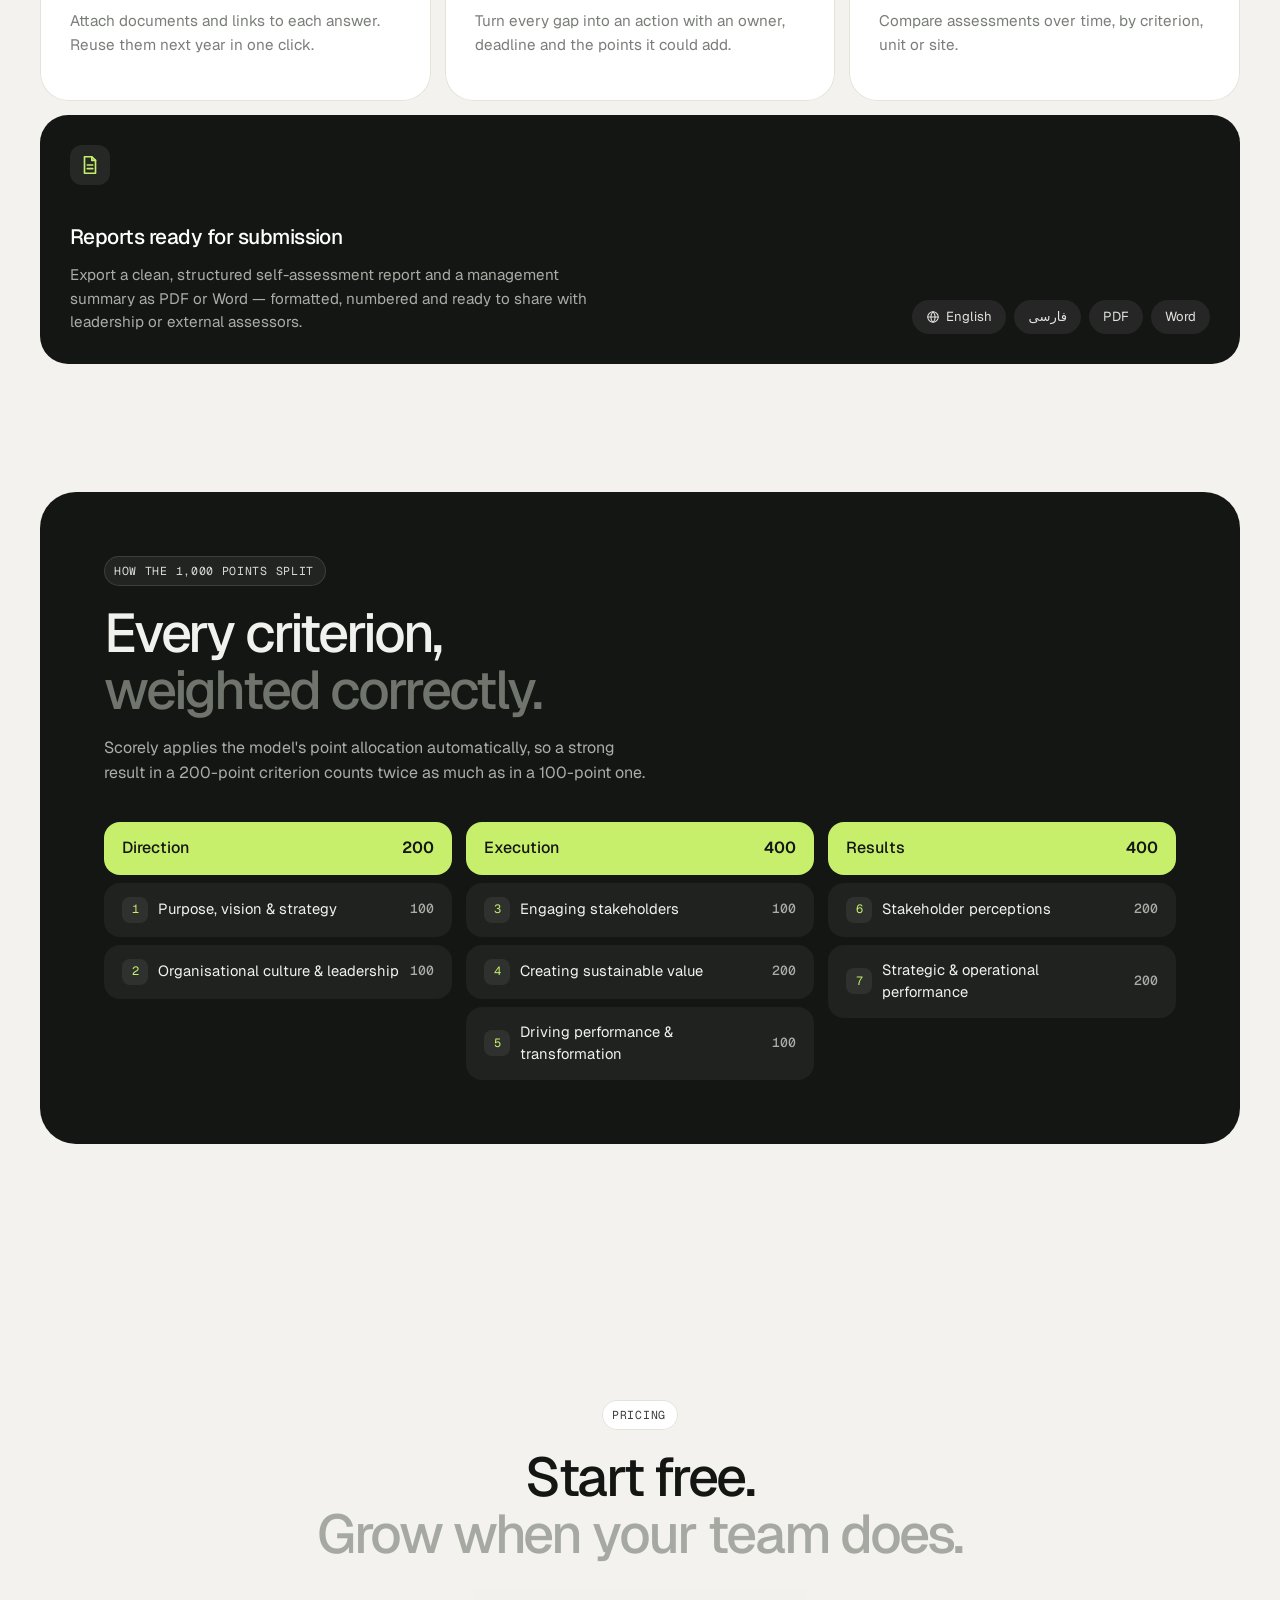
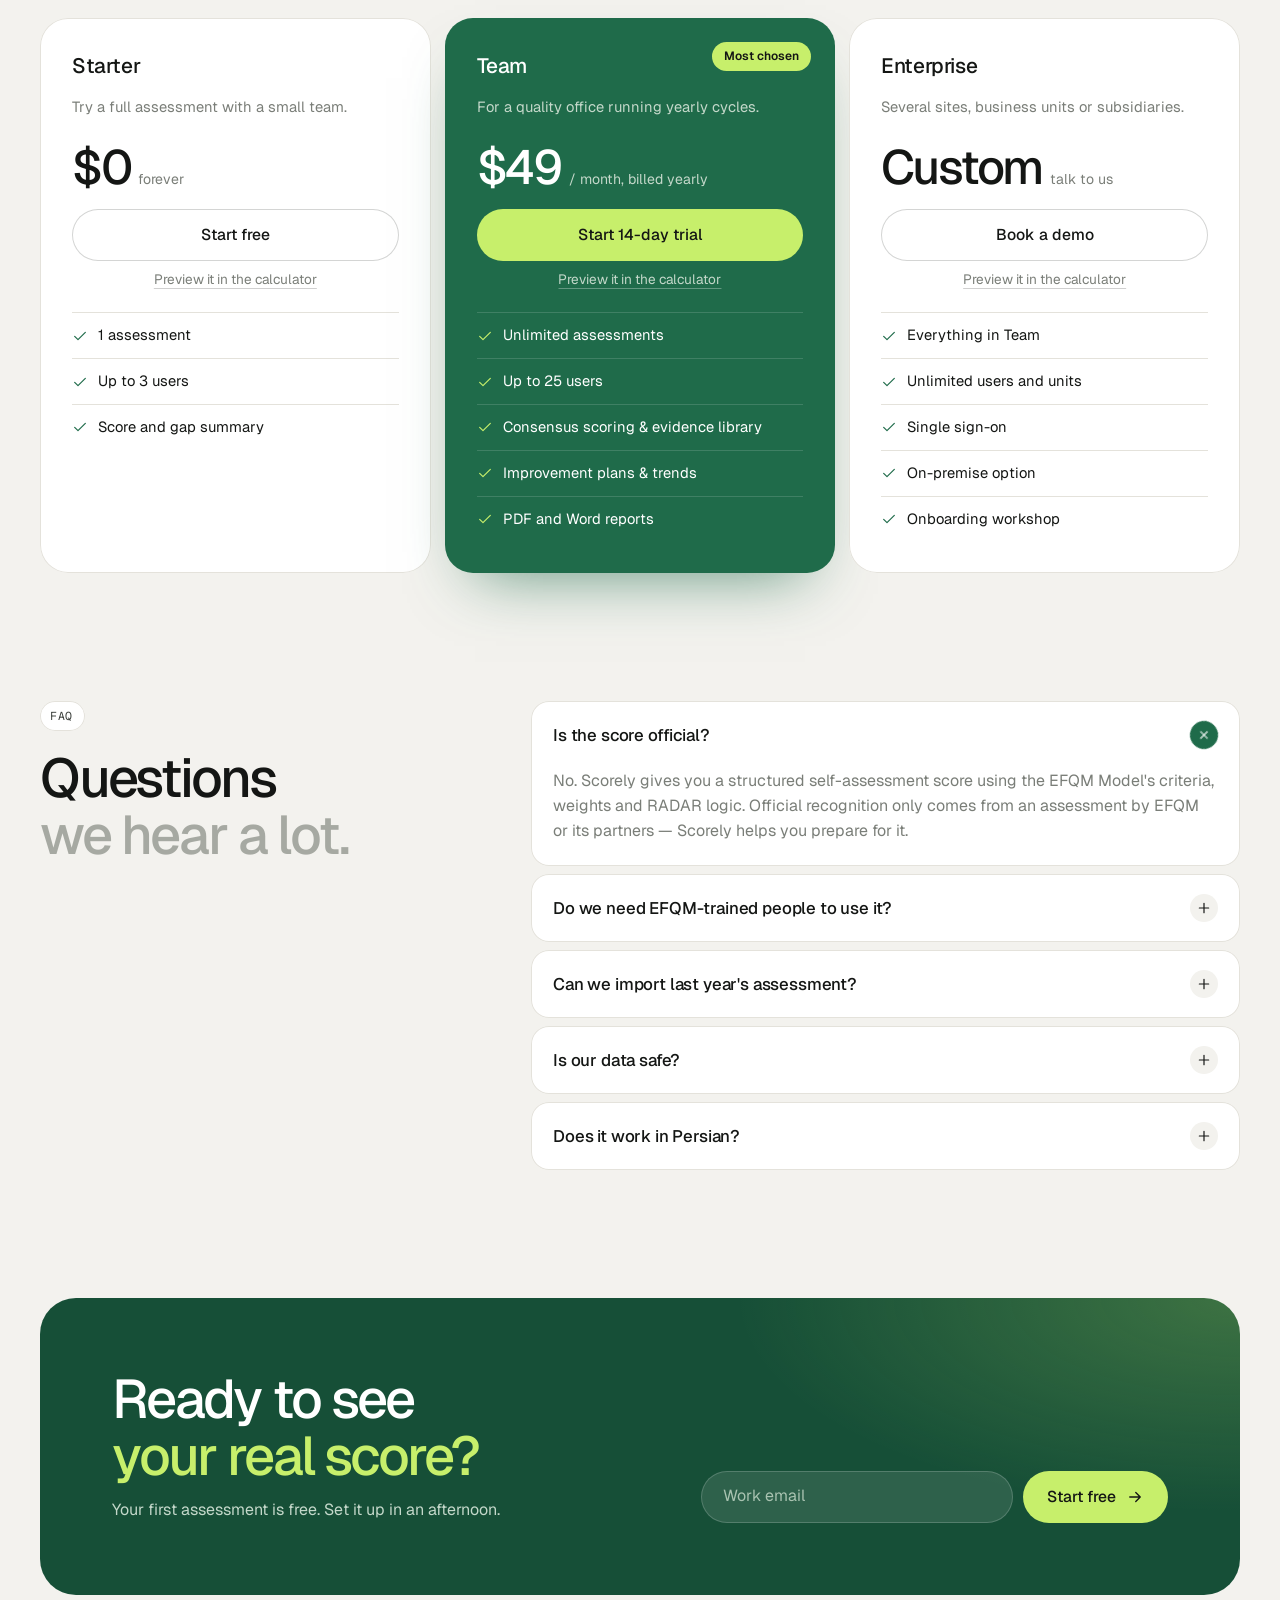
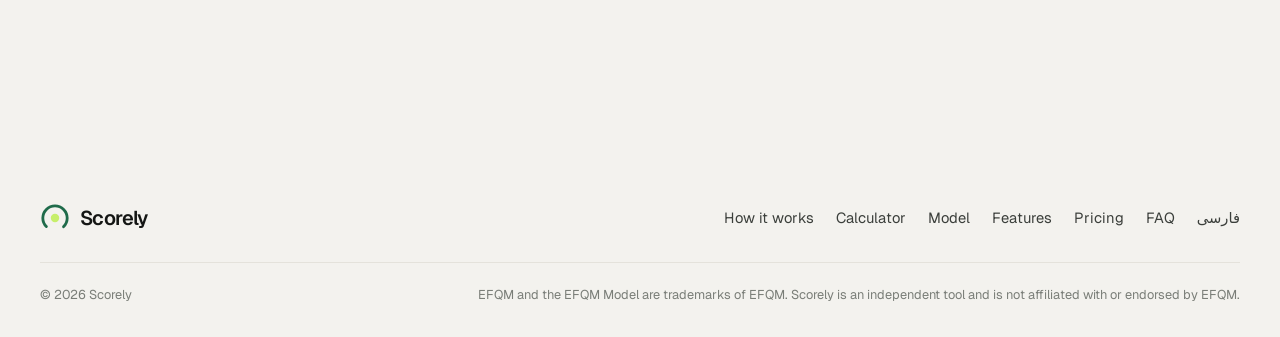
==== commit 2983a413: "Add the 1404 excellence model: data, scoring engine and reference page - js/models/imi-1404.js: the " ====
--- a/index.html
+++ b/index.html
@@ -39,6 +39,7 @@
       <nav class="nav" aria-label="Main">
         <a href="#how">How it works</a>
         <a href="calculator.html">Calculator</a>
+        <a href="model.html">Model</a>
         <a href="#features">Features</a>
         <a href="#pricing">Pricing</a>
         <a href="#faq">FAQ</a>
@@ -471,7 +472,7 @@
         Scorely
       </a>
       <nav class="footer__nav" aria-label="Footer">
-        <a href="#how">How it works</a><a href="calculator.html">Calculator</a><a href="#features">Features</a><a href="#pricing">Pricing</a><a href="#faq">FAQ</a><a href="fa/index.html" lang="fa" hreflang="fa">فارسی</a>
+        <a href="#how">How it works</a><a href="calculator.html">Calculator</a><a href="model.html">Model</a><a href="#features">Features</a><a href="#pricing">Pricing</a><a href="#faq">FAQ</a><a href="fa/index.html" lang="fa" hreflang="fa">فارسی</a>
       </nav>
     </div>
     <div class="container footer__fine">
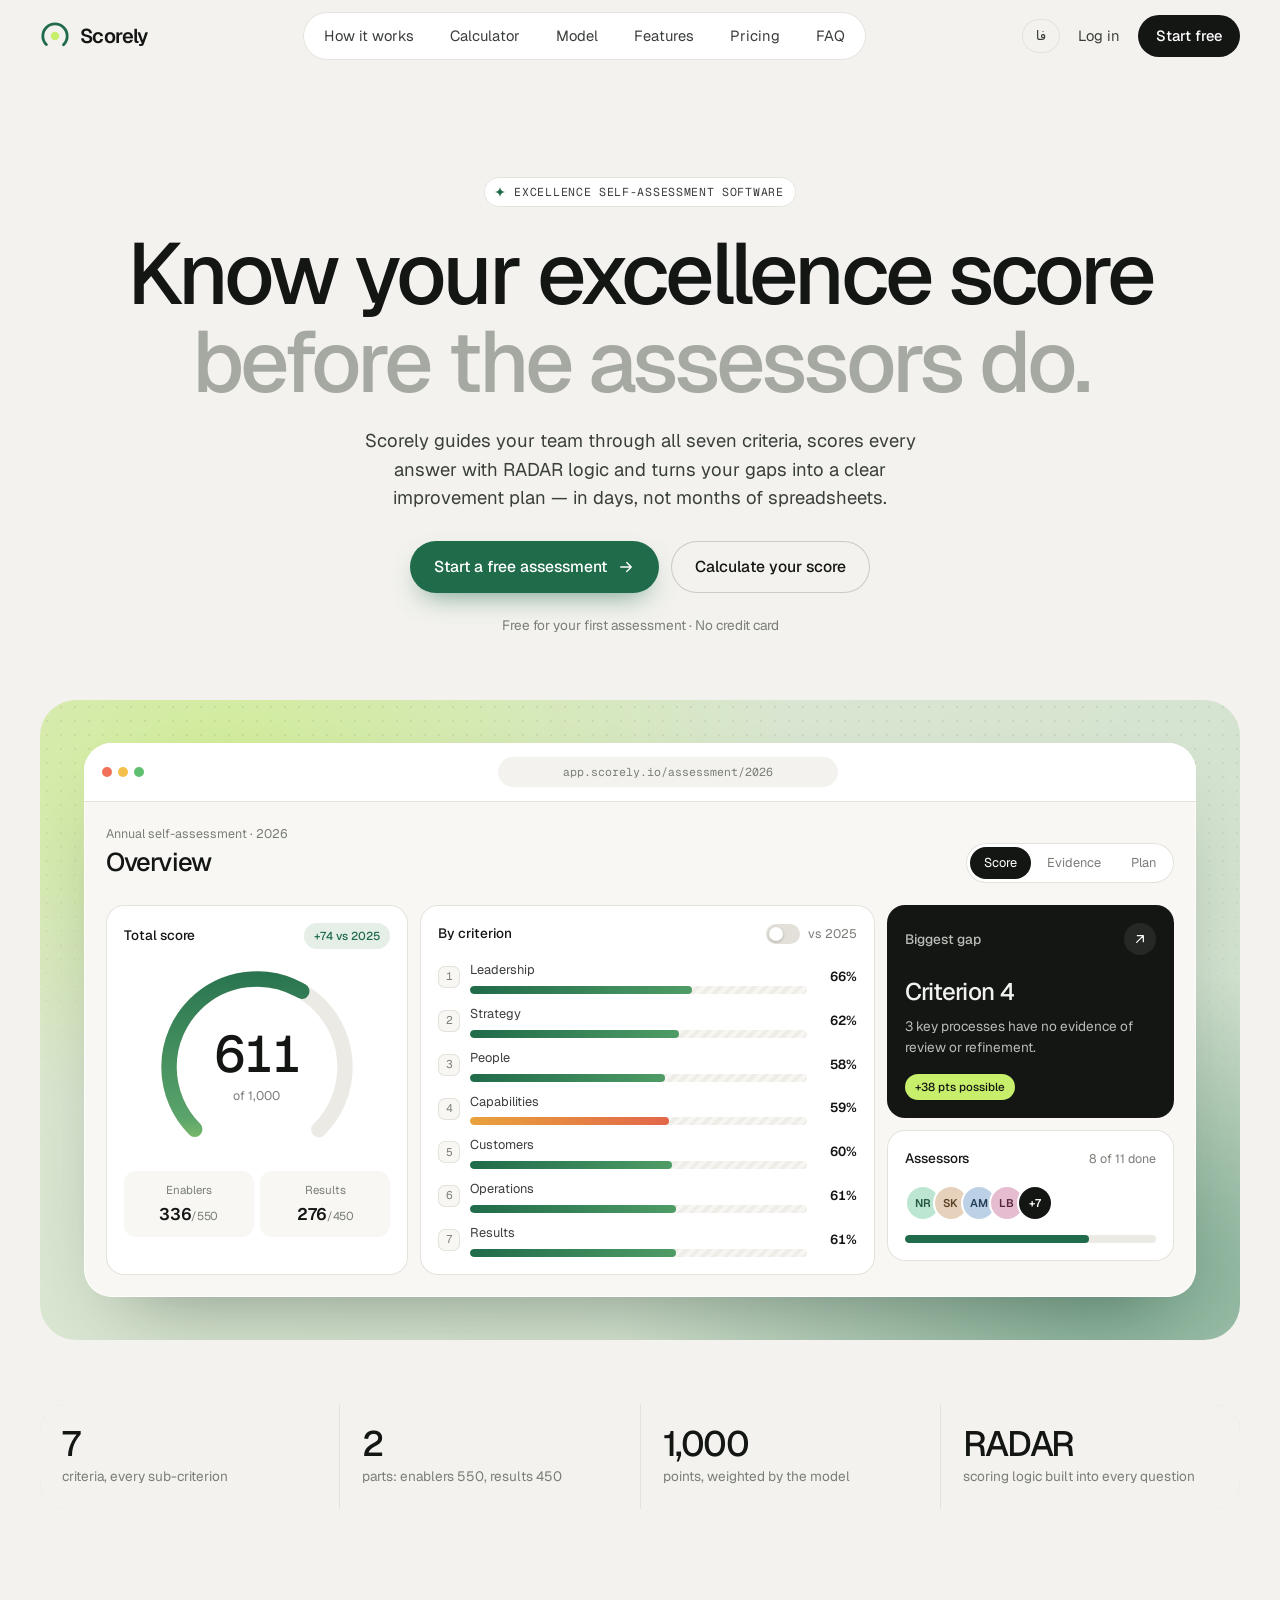
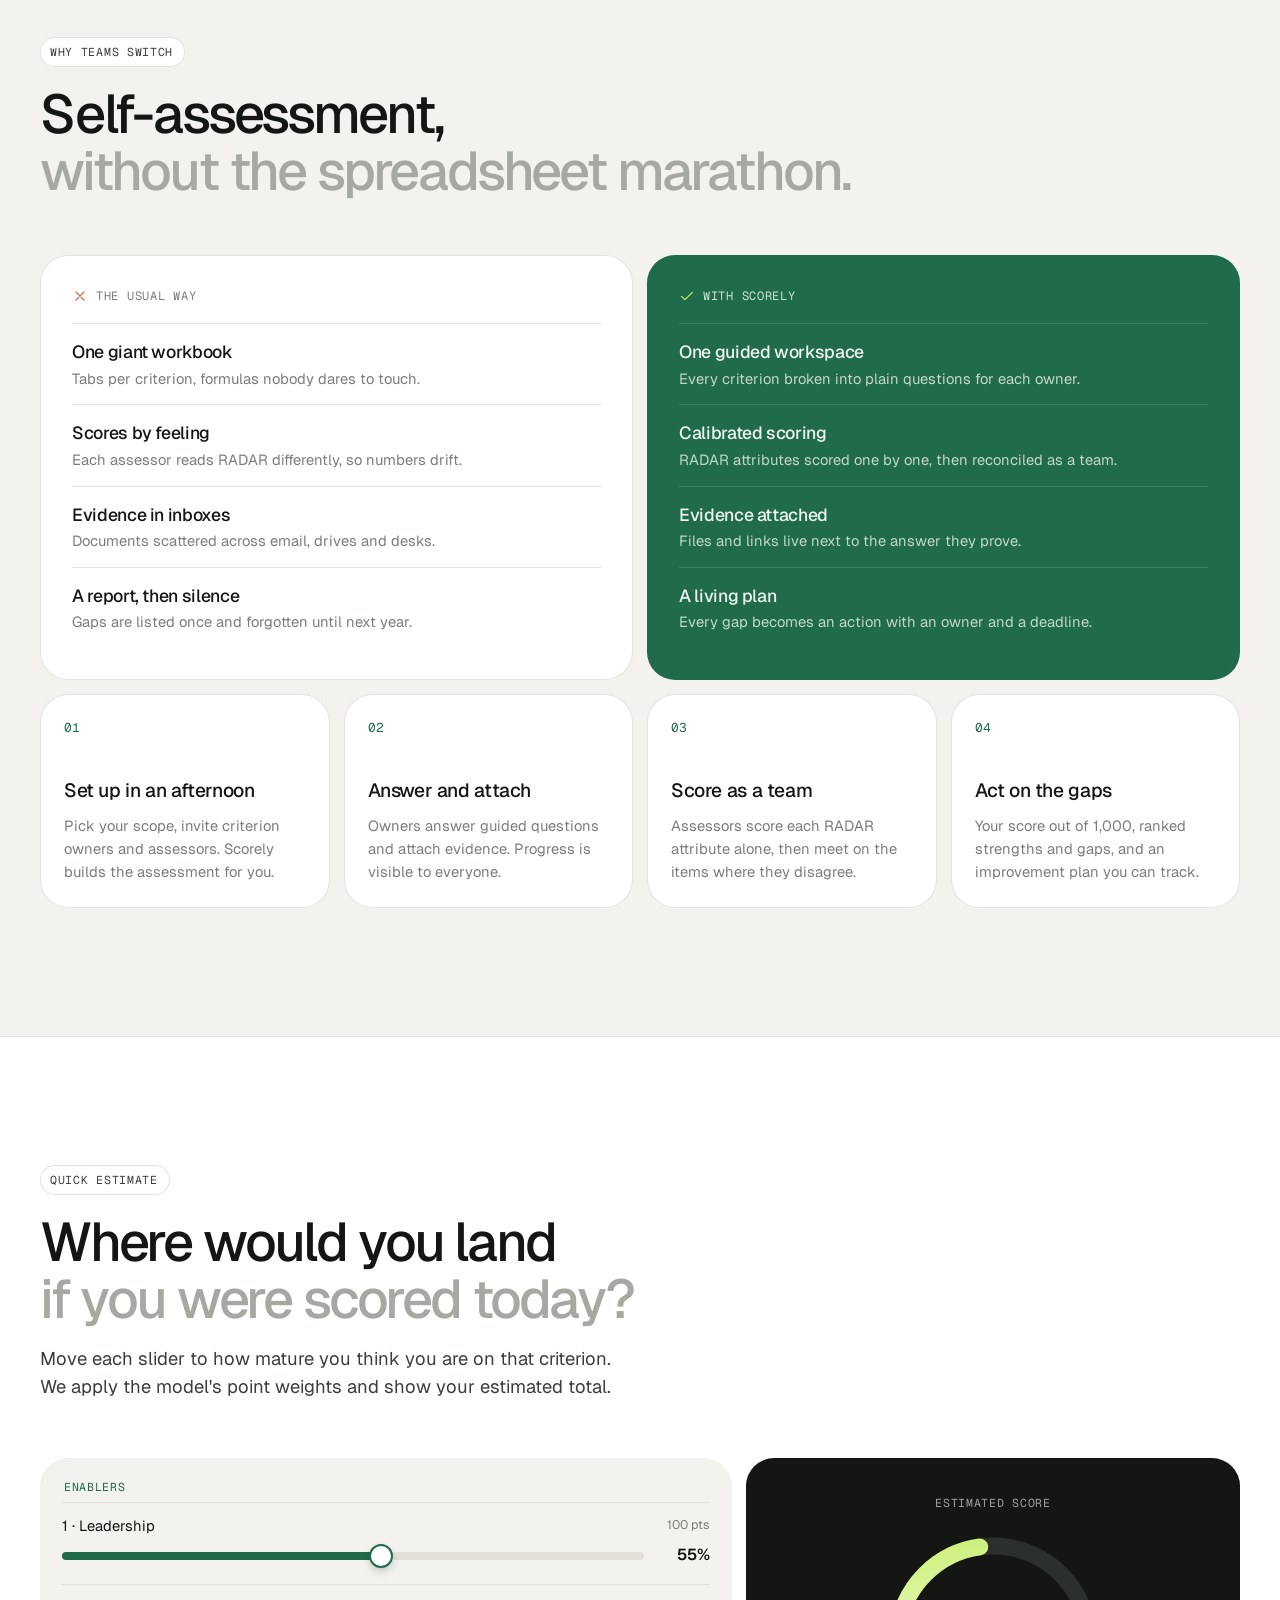
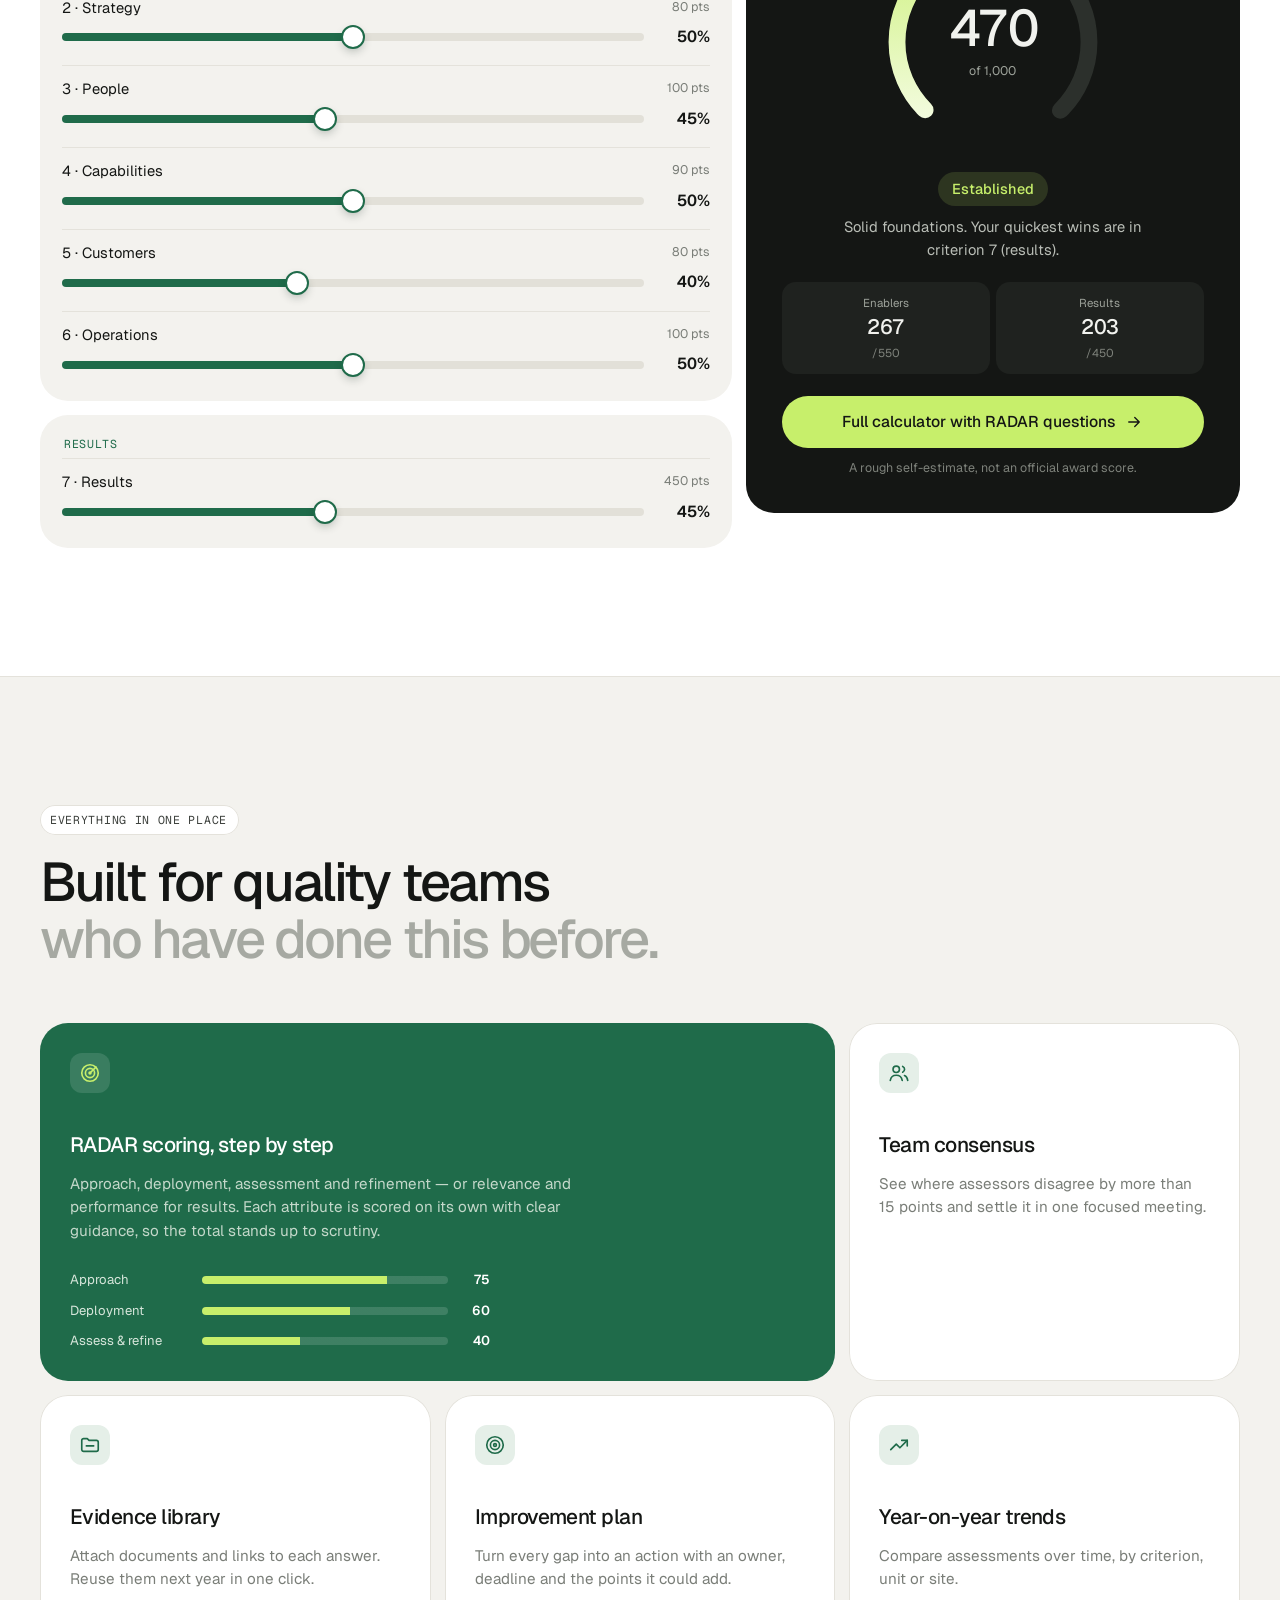
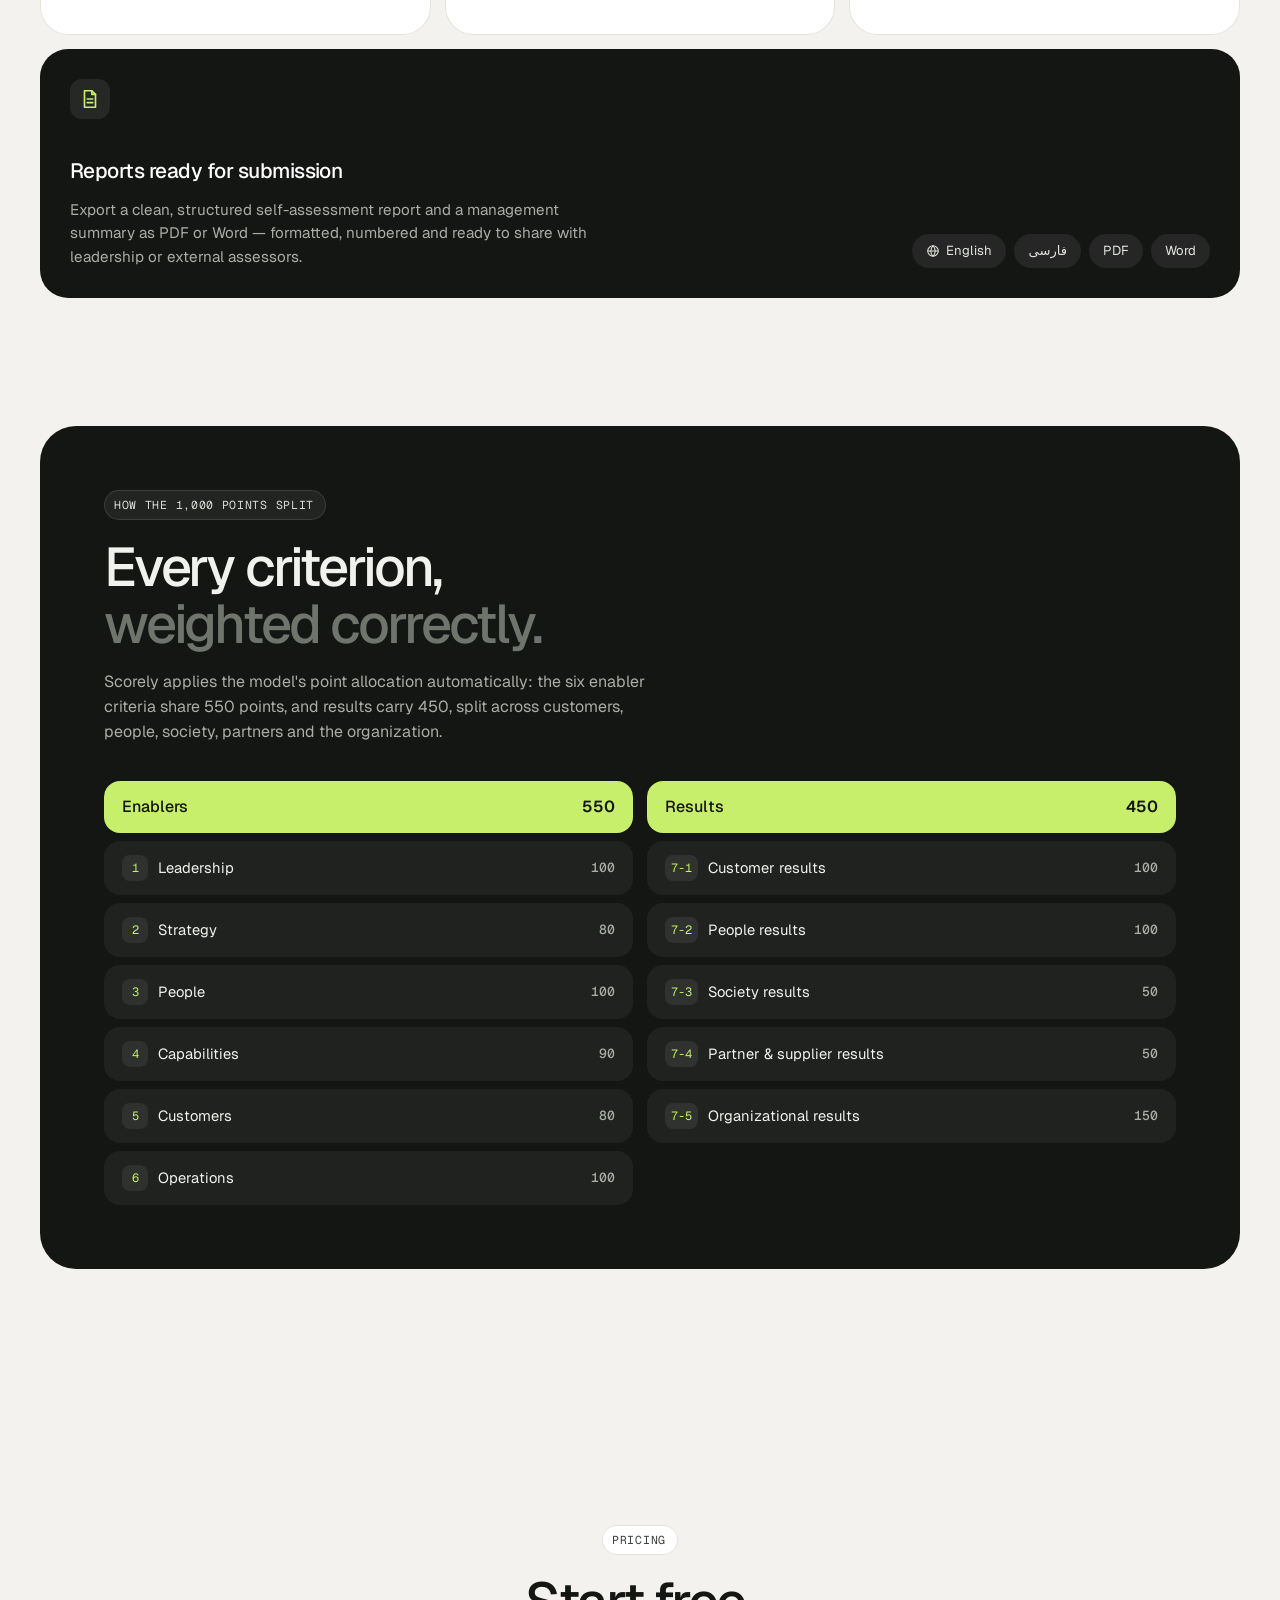
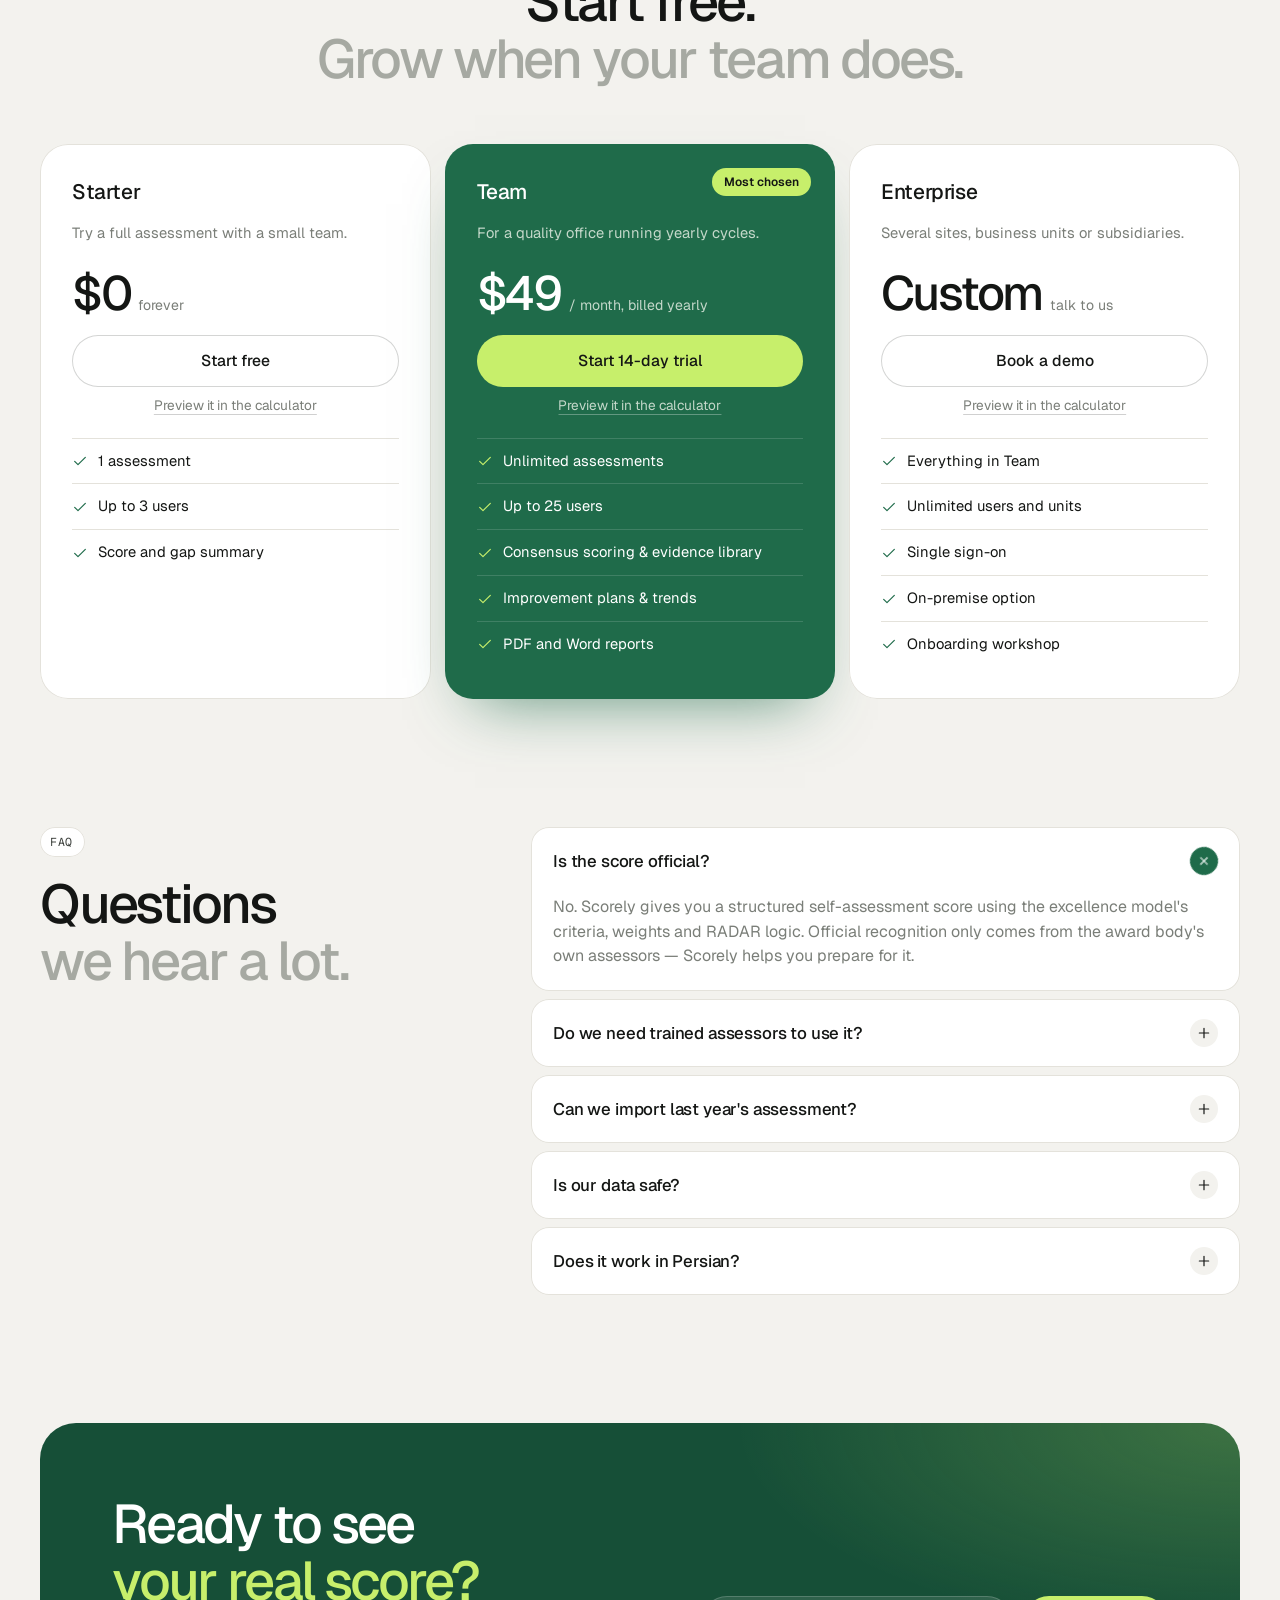
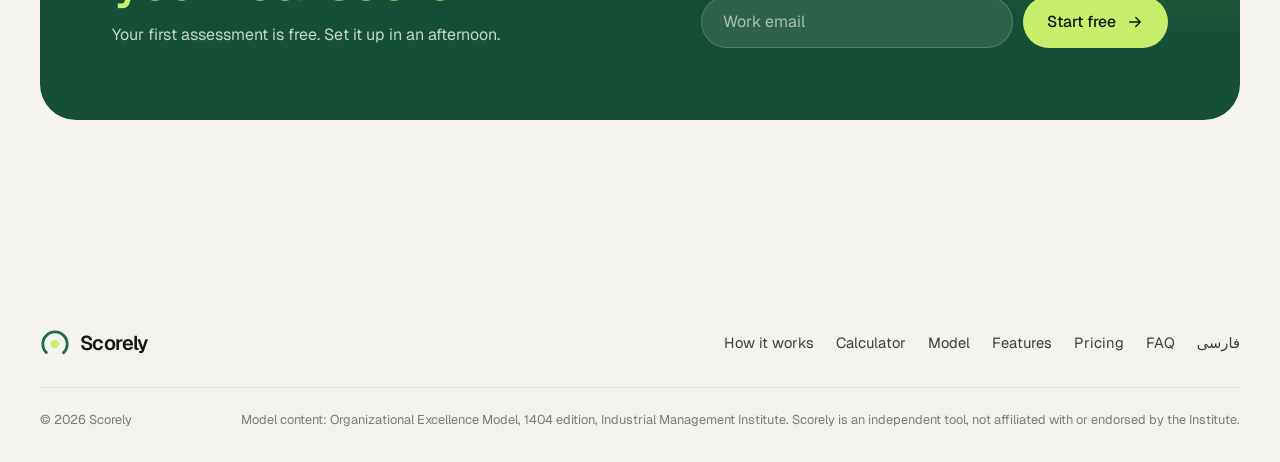
==== commit f723fd09: "Move the calculator and landing page to the 1404 model - Quick calculator: 28 questions (one per RAD" ====
--- a/index.html
+++ b/index.html
@@ -3,8 +3,8 @@
 <head>
   <meta charset="utf-8">
   <meta name="viewport" content="width=device-width, initial-scale=1">
-  <title>Scorely — EFQM self-assessment, scored in days</title>
-  <meta name="description" content="Scorely helps companies run an EFQM self-assessment with their team, calculate their score out of 1,000 and turn the gaps into an improvement plan.">
+  <title>Scorely — excellence self-assessment, scored in days</title>
+  <meta name="description" content="Scorely helps companies run an organizational excellence self-assessment with their team, calculate their score out of 1,000 and turn the gaps into an improvement plan.">
   <link rel="preconnect" href="https://fonts.googleapis.com">
   <link rel="preconnect" href="https://fonts.gstatic.com" crossorigin>
   <link href="https://fonts.googleapis.com/css2?family=Geist:wght@300..700&family=Geist+Mono:wght@400;500&display=swap" rel="stylesheet">
@@ -56,12 +56,12 @@
     <!-- ===================== Hero ===================== -->
     <section class="hero">
       <div class="container hero__text">
-        <span class="eyebrow reveal"><svg class="i"><use href="#i-spark"/></svg>EFQM self-assessment software</span>
-        <h1 class="h1 reveal">Know your EFQM score<br><span class="soft">before the assessors do.</span></h1>
+        <span class="eyebrow reveal"><svg class="i"><use href="#i-spark"/></svg>Excellence self-assessment software</span>
+        <h1 class="h1 reveal">Know your excellence score<br><span class="soft">before the assessors do.</span></h1>
         <p class="lead reveal">Scorely guides your team through all seven criteria, scores every answer with RADAR logic and turns your gaps into a clear improvement plan — in days, not months of spreadsheets.</p>
         <div class="hero__actions reveal">
           <a class="btn btn--green" href="#start">Start a free assessment <svg class="i"><use href="#i-arrow"/></svg></a>
-          <a class="btn btn--ghost" href="calculator.html">Calculate your EFQM score</a>
+          <a class="btn btn--ghost" href="calculator.html">Calculate your score</a>
         </div>
         <p class="hero__note reveal">Free for your first assessment · No credit card</p>
       </div>
@@ -96,30 +96,29 @@
                   <div class="gauge__num"><strong data-count="612">612</strong><span>of 1,000</span></div>
                 </div>
                 <ul class="dims">
-                  <li data-dim="0" tabindex="0" data-tip="Criteria 1–2"><span>Direction</span><b>128<small>/200</small></b></li>
-                  <li data-dim="1" tabindex="0" data-tip="Criteria 3–5"><span>Execution</span><b>236<small>/400</small></b></li>
-                  <li data-dim="2" tabindex="0" data-tip="Criteria 6–7"><span>Results</span><b>248<small>/400</small></b></li>
+                  <li data-dim="0" tabindex="0" data-tip="Criteria 1–6"><span>Enablers</span><b>336<small>/550</small></b></li>
+                  <li data-dim="1" tabindex="0" data-tip="Criterion 7"><span>Results</span><b>276<small>/450</small></b></li>
                 </ul>
               </div>
 
               <div class="card card--criteria">
                 <div class="card__top"><span>By criterion</span><label class="switch"><input type="checkbox" id="cmp-prev"><i aria-hidden="true"></i>vs 2025</label></div>
                 <ul class="bars">
-                  <li style="--v:66;--p:60" data-dim="0" tabindex="0" data-tip="Criterion 1: 66 of 100 pts · +6 vs 2025"><span class="bars__n">1</span><span class="bars__l">Purpose, vision &amp; strategy</span><span class="bars__t"><i></i></span><b>66%<em>+6</em></b></li>
-                  <li style="--v:62;--p:58" data-dim="0" tabindex="0" data-tip="Criterion 2: 62 of 100 pts · +4 vs 2025"><span class="bars__n">2</span><span class="bars__l">Culture &amp; leadership</span><span class="bars__t"><i></i></span><b>62%<em>+4</em></b></li>
-                  <li style="--v:58;--p:49" data-dim="1" tabindex="0" data-tip="Criterion 3: 58 of 100 pts · +9 vs 2025"><span class="bars__n">3</span><span class="bars__l">Engaging stakeholders</span><span class="bars__t"><i></i></span><b>58%<em>+9</em></b></li>
-                  <li style="--v:59;--p:52" data-dim="1" tabindex="0" data-tip="Criterion 4: 118 of 200 pts · +14 vs 2025"><span class="bars__n">4</span><span class="bars__l">Creating sustainable value</span><span class="bars__t"><i></i></span><b>59%<em>+7</em></b></li>
-                  <li class="is-low" style="--v:60;--p:57" data-dim="1" tabindex="0" data-tip="Criterion 5: 60 of 100 pts · +3 vs 2025"><span class="bars__n">5</span><span class="bars__l">Performance &amp; transformation</span><span class="bars__t"><i></i></span><b>60%<em>+3</em></b></li>
-                  <li style="--v:64;--p:55" data-dim="2" tabindex="0" data-tip="Criterion 6: 128 of 200 pts · +18 vs 2025"><span class="bars__n">6</span><span class="bars__l">Stakeholder perceptions</span><span class="bars__t"><i></i></span><b>64%<em>+9</em></b></li>
-                  <li style="--v:60;--p:50" data-dim="2" tabindex="0" data-tip="Criterion 7: 120 of 200 pts · +20 vs 2025"><span class="bars__n">7</span><span class="bars__l">Strategic &amp; operational performance</span><span class="bars__t"><i></i></span><b>60%<em>+10</em></b></li>
+                  <li style="--v:66;--p:60" data-dim="0" tabindex="0" data-tip="Criterion 1: 66 of 100 pts · +6 vs 2025"><span class="bars__n">1</span><span class="bars__l">Leadership</span><span class="bars__t"><i></i></span><b>66%<em>+6</em></b></li>
+                  <li style="--v:62;--p:57" data-dim="0" tabindex="0" data-tip="Criterion 2: 50 of 80 pts · +4 vs 2025"><span class="bars__n">2</span><span class="bars__l">Strategy</span><span class="bars__t"><i></i></span><b>62%<em>+5</em></b></li>
+                  <li style="--v:58;--p:49" data-dim="0" tabindex="0" data-tip="Criterion 3: 58 of 100 pts · +9 vs 2025"><span class="bars__n">3</span><span class="bars__l">People</span><span class="bars__t"><i></i></span><b>58%<em>+9</em></b></li>
+                  <li class="is-low" style="--v:59;--p:51" data-dim="0" tabindex="0" data-tip="Criterion 4: 53 of 90 pts · +7 vs 2025"><span class="bars__n">4</span><span class="bars__l">Capabilities</span><span class="bars__t"><i></i></span><b>59%<em>+8</em></b></li>
+                  <li style="--v:60;--p:56" data-dim="0" tabindex="0" data-tip="Criterion 5: 48 of 80 pts · +3 vs 2025"><span class="bars__n">5</span><span class="bars__l">Customers</span><span class="bars__t"><i></i></span><b>60%<em>+4</em></b></li>
+                  <li style="--v:61;--p:52" data-dim="0" tabindex="0" data-tip="Criterion 6: 61 of 100 pts · +9 vs 2025"><span class="bars__n">6</span><span class="bars__l">Operations</span><span class="bars__t"><i></i></span><b>61%<em>+9</em></b></li>
+                  <li style="--v:61;--p:53" data-dim="1" tabindex="0" data-tip="Criterion 7: 276 of 450 pts · +36 vs 2025"><span class="bars__n">7</span><span class="bars__l">Results</span><span class="bars__t"><i></i></span><b>61%<em>+8</em></b></li>
                 </ul>
               </div>
 
               <div class="app__side">
                 <div class="card card--dark">
-                  <div class="card__top"><span>Biggest gap</span><button type="button" class="gap__go" data-goto="plan" data-focus="act-1" aria-label="Open the plan for criterion 5" data-tip="Open the plan for criterion 5"><svg class="i"><use href="#i-arrow-ur"/></svg></button></div>
-                  <p class="gap__title">Criterion 5</p>
-                  <p class="gap__text">3 approaches have no evidence of review or refinement.</p>
+                  <div class="card__top"><span>Biggest gap</span><button type="button" class="gap__go" data-goto="plan" data-focus="act-1" aria-label="Open the plan for criterion 4" data-tip="Open the plan for criterion 4"><svg class="i"><use href="#i-arrow-ur"/></svg></button></div>
+                  <p class="gap__title">Criterion 4</p>
+                  <p class="gap__text">3 key processes have no evidence of review or refinement.</p>
                   <span class="chip chip--lime">+38 pts possible</span>
                 </div>
                 <div class="card">
@@ -140,12 +139,12 @@
                     <div class="filters"><button type="button" data-filter="all" aria-pressed="true">All <span>7</span></button><button type="button" data-filter="review" aria-pressed="false">In review <span>2</span></button><button type="button" data-filter="missing" aria-pressed="false">Missing <span>1</span></button></div>
                   </div>
                   <ul class="ev__list">
-                    <li data-status="ok"><span class="bars__n">1</span><span class="ev__name">Strategy 2026–2028<small>PDF · Nora R.</small></span><span class="st st--ok">Approved</span></li>
-                    <li data-status="ok"><span class="bars__n">2</span><span class="ev__name">Leadership survey results<small>Sheet · Sam K.</small></span><span class="st st--ok">Approved</span></li>
-                    <li data-status="review"><span class="bars__n">3</span><span class="ev__name">Stakeholder map<small>PDF · Ali M.</small></span><span class="st st--review">In review</span></li>
-                    <li data-status="ok"><span class="bars__n">4</span><span class="ev__name">Service design process<small>Doc · Sam K.</small></span><span class="st st--ok">Approved</span></li>
-                    <li data-status="missing"><span class="bars__n">5</span><span class="ev__name">Process review log<small>Not uploaded · Lena B.</small></span><span class="st st--missing">Missing</span></li>
-                    <li data-status="review"><span class="bars__n">6</span><span class="ev__name">Customer survey 2026<small>Sheet · Ali M.</small></span><span class="st st--review">In review</span></li>
+                    <li data-status="ok"><span class="bars__n">1</span><span class="ev__name">Leadership survey results<small>Sheet · Sam K.</small></span><span class="st st--ok">Approved</span></li>
+                    <li data-status="ok"><span class="bars__n">2</span><span class="ev__name">Strategy 2026–2028<small>PDF · Nora R.</small></span><span class="st st--ok">Approved</span></li>
+                    <li data-status="ok"><span class="bars__n">3</span><span class="ev__name">Competency framework<small>Doc · Sam K.</small></span><span class="st st--ok">Approved</span></li>
+                    <li data-status="missing"><span class="bars__n">4</span><span class="ev__name">Process review log<small>Not uploaded · Lena B.</small></span><span class="st st--missing">Missing</span></li>
+                    <li data-status="review"><span class="bars__n">5</span><span class="ev__name">Customer survey 2026<small>Sheet · Ali M.</small></span><span class="st st--review">In review</span></li>
+                    <li data-status="review"><span class="bars__n">6</span><span class="ev__name">Supplier evaluation<small>PDF · Ali M.</small></span><span class="st st--review">In review</span></li>
                     <li data-status="ok"><span class="bars__n">7</span><span class="ev__name">KPI dashboard Q3<small>Link · Nora R.</small></span><span class="st st--ok">Approved</span></li>
                   </ul>
                 </div>
@@ -164,12 +163,12 @@
                     </div>
                   </div>
                   <ul class="acts">
-                    <li id="act-1"><label class="act"><input type="checkbox" data-pts="18"><span class="act__box" aria-hidden="true"></span><span class="act__t">Add a quarterly review to 3 key processes<small>Criterion 5 · Sam K. · Dec 20</small></span><b>+18</b></label></li>
-                    <li id="act-2"><label class="act"><input type="checkbox" data-pts="20"><span class="act__box" aria-hidden="true"></span><span class="act__t">Benchmark delivery KPIs against 2 peers<small>Criterion 5 · Lena B. · Jan 15</small></span><b>+20</b></label></li>
-                    <li id="act-3"><label class="act"><input type="checkbox" data-pts="12"><span class="act__box" aria-hidden="true"></span><span class="act__t">Run a supplier engagement survey<small>Criterion 3 · Ali M. · Jan 30</small></span><b>+12</b></label></li>
+                    <li id="act-1"><label class="act"><input type="checkbox" data-pts="18"><span class="act__box" aria-hidden="true"></span><span class="act__t">Add a quarterly review to 3 key processes<small>Criterion 4 · Sam K. · Dec 20</small></span><b>+18</b></label></li>
+                    <li id="act-2"><label class="act"><input type="checkbox" data-pts="20"><span class="act__box" aria-hidden="true"></span><span class="act__t">Benchmark process KPIs against 2 peers<small>Criterion 4 · Lena B. · Jan 15</small></span><b>+20</b></label></li>
+                    <li id="act-3"><label class="act"><input type="checkbox" data-pts="12"><span class="act__box" aria-hidden="true"></span><span class="act__t">Run a supplier engagement survey<small>Criterion 6 · Ali M. · Jan 30</small></span><b>+12</b></label></li>
                     <li id="act-4"><label class="act"><input type="checkbox" data-pts="16"><span class="act__box" aria-hidden="true"></span><span class="act__t">Set 3-year targets for operational KPIs<small>Criterion 7 · Nora R. · Feb 10</small></span><b>+16</b></label></li>
-                    <li id="act-5"><label class="act"><input type="checkbox" data-pts="10"><span class="act__box" aria-hidden="true"></span><span class="act__t">Document the service design process<small>Criterion 4 · Sam K. · Feb 28</small></span><b>+10</b></label></li>
-                    <li id="act-6"><label class="act"><input type="checkbox" data-pts="10"><span class="act__box" aria-hidden="true"></span><span class="act__t">Split the customer survey by region<small>Criterion 6 · Ali M. · Mar 5</small></span><b>+10</b></label></li>
+                    <li id="act-5"><label class="act"><input type="checkbox" data-pts="10"><span class="act__box" aria-hidden="true"></span><span class="act__t">Document the service design process<small>Criterion 6 · Sam K. · Feb 28</small></span><b>+10</b></label></li>
+                    <li id="act-6"><label class="act"><input type="checkbox" data-pts="10"><span class="act__box" aria-hidden="true"></span><span class="act__t">Split the customer survey by region<small>Criterion 7 · Ali M. · Mar 5</small></span><b>+10</b></label></li>
                   </ul>
                 </div>
               </div>
@@ -183,8 +182,8 @@
     <section class="strip" aria-label="What Scorely covers">
       <div class="container strip__row">
         <div><strong>7</strong><span>criteria, every sub-criterion</span></div>
-        <div><strong>3</strong><span>dimensions: direction, execution, results</span></div>
-        <div><strong>1,000</strong><span>points, weighted the EFQM way</span></div>
+        <div><strong>2</strong><span>parts: enablers 550, results 450</span></div>
+        <div><strong>1,000</strong><span>points, weighted by the model</span></div>
         <div><strong>RADAR</strong><span>scoring logic built into every question</span></div>
       </div>
     </section>
@@ -233,48 +232,44 @@
         <div class="head reveal">
           <span class="eyebrow">Quick estimate</span>
           <h2 class="h2">Where would you land<br><span class="soft">if you were scored today?</span></h2>
-          <p class="lead">Move each slider to how mature you think you are on that criterion. We apply the EFQM point weights and show your estimated total.</p>
+          <p class="lead">Move each slider to how mature you think you are on that criterion. We apply the model's point weights and show your estimated total.</p>
         </div>
 
         <div class="calc reveal">
-          <form class="calc__inputs" id="calc" aria-label="EFQM score estimate">
+          <form class="calc__inputs" id="calc" aria-label="Score estimate">
             <fieldset>
-              <legend>Direction</legend>
-              <label class="range"><span class="range__l">1 · Purpose, vision &amp; strategy <em>100 pts</em></span><input type="range" min="0" max="100" step="5" value="55" data-pts="100"><output>55%</output></label>
-              <label class="range"><span class="range__l">2 · Organisational culture &amp; leadership <em>100 pts</em></span><input type="range" min="0" max="100" step="5" value="50" data-pts="100"><output>50%</output></label>
-            </fieldset>
-            <fieldset>
-              <legend>Execution</legend>
-              <label class="range"><span class="range__l">3 · Engaging stakeholders <em>100 pts</em></span><input type="range" min="0" max="100" step="5" value="45" data-pts="100"><output>45%</output></label>
-              <label class="range"><span class="range__l">4 · Creating sustainable value <em>200 pts</em></span><input type="range" min="0" max="100" step="5" value="50" data-pts="200"><output>50%</output></label>
-              <label class="range"><span class="range__l">5 · Driving performance &amp; transformation <em>100 pts</em></span><input type="range" min="0" max="100" step="5" value="40" data-pts="100"><output>40%</output></label>
+              <legend>Enablers</legend>
+              <label class="range"><span class="range__l">1 · Leadership <em>100 pts</em></span><input type="range" min="0" max="100" step="5" value="55" data-pts="100"><output>55%</output></label>
+              <label class="range"><span class="range__l">2 · Strategy <em>80 pts</em></span><input type="range" min="0" max="100" step="5" value="50" data-pts="80"><output>50%</output></label>
+              <label class="range"><span class="range__l">3 · People <em>100 pts</em></span><input type="range" min="0" max="100" step="5" value="45" data-pts="100"><output>45%</output></label>
+              <label class="range"><span class="range__l">4 · Capabilities <em>90 pts</em></span><input type="range" min="0" max="100" step="5" value="50" data-pts="90"><output>50%</output></label>
+              <label class="range"><span class="range__l">5 · Customers <em>80 pts</em></span><input type="range" min="0" max="100" step="5" value="40" data-pts="80"><output>40%</output></label>
+              <label class="range"><span class="range__l">6 · Operations <em>100 pts</em></span><input type="range" min="0" max="100" step="5" value="50" data-pts="100"><output>50%</output></label>
             </fieldset>
             <fieldset>
               <legend>Results</legend>
-              <label class="range"><span class="range__l">6 · Stakeholder perceptions <em>200 pts</em></span><input type="range" min="0" max="100" step="5" value="45" data-pts="200"><output>45%</output></label>
-              <label class="range"><span class="range__l">7 · Strategic &amp; operational performance <em>200 pts</em></span><input type="range" min="0" max="100" step="5" value="50" data-pts="200"><output>50%</output></label>
+              <label class="range"><span class="range__l">7 · Results <em>450 pts</em></span><input type="range" min="0" max="100" step="5" value="45" data-pts="450"><output>45%</output></label>
             </fieldset>
           </form>
 
           <aside class="calc__result" aria-live="polite">
             <p class="calc__kicker">Estimated score</p>
-            <div class="gauge gauge--lg" id="calc-gauge" data-value="480" data-max="1000">
+            <div class="gauge gauge--lg" id="calc-gauge" data-value="470" data-max="1000">
               <svg viewBox="0 0 200 200" aria-hidden="true">
                 <defs><linearGradient id="g-arc-2" x1="0" y1="1" x2="1" y2="0"><stop offset="0" stop-color="#c7ef6b"/><stop offset="1" stop-color="#ffffff"/></linearGradient></defs>
                 <circle class="gauge__track" cx="100" cy="100" r="80"/>
                 <circle class="gauge__val" cx="100" cy="100" r="80" stroke="url(#g-arc-2)"/>
               </svg>
-              <div class="gauge__num"><strong id="calc-total">480</strong><span>of 1,000</span></div>
+              <div class="gauge__num"><strong id="calc-total">470</strong><span>of 1,000</span></div>
             </div>
             <p class="calc__band" id="calc-band">Established</p>
-            <p class="calc__hint" id="calc-hint">Solid foundations. Your quickest wins are in criterion 5.</p>
+            <p class="calc__hint" id="calc-hint">Solid foundations. Your quickest wins are in criterion 7 (results).</p>
             <ul class="calc__dims">
-              <li><span>Direction</span><b id="d-dir">105</b><small>/200</small></li>
-              <li><span>Execution</span><b id="d-exe">185</b><small>/400</small></li>
-              <li><span>Results</span><b id="d-res">190</b><small>/400</small></li>
+              <li><span>Enablers</span><b id="d-en">267</b><small>/550</small></li>
+              <li><span>Results</span><b id="d-res">203</b><small>/450</small></li>
             </ul>
             <a class="btn btn--lime" href="calculator.html">Full calculator with RADAR questions <svg class="i"><use href="#i-arrow"/></svg></a>
-            <p class="calc__fine">A rough self-estimate, not an official EFQM score.</p>
+            <p class="calc__fine">A rough self-estimate, not an official award score.</p>
           </aside>
         </div>
       </div>
@@ -336,24 +331,25 @@
           <div class="model__head">
             <span class="eyebrow eyebrow--dark">How the 1,000 points split</span>
             <h2 class="h2">Every criterion,<br><span class="soft">weighted correctly.</span></h2>
-            <p>Scorely applies the model's point allocation automatically, so a strong result in a 200-point criterion counts twice as much as in a 100-point one.</p>
-          </div>
-          <div class="model__cols">
+            <p>Scorely applies the model's point allocation automatically: the six enabler criteria share 550 points, and results carry 450, split across customers, people, society, partners and the organization.</p>
+          </div>
+          <div class="model__cols model__cols--2">
             <div class="model__col">
-              <p class="model__dim">Direction <b>200</b></p>
-              <p class="model__c"><span>1</span>Purpose, vision &amp; strategy<b>100</b></p>
-              <p class="model__c"><span>2</span>Organisational culture &amp; leadership<b>100</b></p>
+              <p class="model__dim">Enablers <b>550</b></p>
+              <p class="model__c"><span>1</span>Leadership<b>100</b></p>
+              <p class="model__c"><span>2</span>Strategy<b>80</b></p>
+              <p class="model__c"><span>3</span>People<b>100</b></p>
+              <p class="model__c"><span>4</span>Capabilities<b>90</b></p>
+              <p class="model__c"><span>5</span>Customers<b>80</b></p>
+              <p class="model__c"><span>6</span>Operations<b>100</b></p>
             </div>
             <div class="model__col">
-              <p class="model__dim">Execution <b>400</b></p>
-              <p class="model__c"><span>3</span>Engaging stakeholders<b>100</b></p>
-              <p class="model__c"><span>4</span>Creating sustainable value<b>200</b></p>
-              <p class="model__c"><span>5</span>Driving performance &amp; transformation<b>100</b></p>
-            </div>
-            <div class="model__col">
-              <p class="model__dim">Results <b>400</b></p>
-              <p class="model__c"><span>6</span>Stakeholder perceptions<b>200</b></p>
-              <p class="model__c"><span>7</span>Strategic &amp; operational performance<b>200</b></p>
+              <p class="model__dim">Results <b>450</b></p>
+              <p class="model__c"><span>7-1</span>Customer results<b>100</b></p>
+              <p class="model__c"><span>7-2</span>People results<b>100</b></p>
+              <p class="model__c"><span>7-3</span>Society results<b>50</b></p>
+              <p class="model__c"><span>7-4</span>Partner &amp; supplier results<b>50</b></p>
+              <p class="model__c"><span>7-5</span>Organizational results<b>150</b></p>
             </div>
           </div>
         </div>
@@ -424,10 +420,10 @@
         <div class="faq__list reveal">
           <details open>
             <summary>Is the score official?<svg class="i"><use href="#i-plus"/></svg></summary>
-            <p>No. Scorely gives you a structured self-assessment score using the EFQM Model's criteria, weights and RADAR logic. Official recognition only comes from an assessment by EFQM or its partners — Scorely helps you prepare for it.</p>
+            <p>No. Scorely gives you a structured self-assessment score using the excellence model's criteria, weights and RADAR logic. Official recognition only comes from the award body's own assessors — Scorely helps you prepare for it.</p>
           </details>
           <details>
-            <summary>Do we need EFQM-trained people to use it?<svg class="i"><use href="#i-plus"/></svg></summary>
+            <summary>Do we need trained assessors to use it?<svg class="i"><use href="#i-plus"/></svg></summary>
             <p>It helps to have one trained assessor to lead the process. Everyone else just answers plain questions about their area, with guidance on what good looks like.</p>
           </details>
           <details>
@@ -477,7 +473,7 @@
     </div>
     <div class="container footer__fine">
       <p>© 2026 Scorely</p>
-      <p>EFQM and the EFQM Model are trademarks of EFQM. Scorely is an independent tool and is not affiliated with or endorsed by EFQM.</p>
+      <p>Model content: Organizational Excellence Model, 1404 edition, Industrial Management Institute. Scorely is an independent tool, not affiliated with or endorsed by the Institute.</p>
     </div>
   </footer>
 
--- a/css/style.css
+++ b/css/style.css
@@ -204,7 +204,7 @@
 .gauge__num strong { font-size: clamp(2.6rem, 6vw, 3.2rem); font-weight: 500; letter-spacing: -0.05em; line-height: 1; font-variant-numeric: tabular-nums; }
 .gauge__num span { margin-top: 6px; font-size: 0.78rem; color: var(--muted); }
 
-.dims { display: grid; grid-template-columns: repeat(3, 1fr); gap: 6px; margin-top: -6px; }
+.dims { display: grid; grid-template-columns: repeat(2, 1fr); gap: 6px; margin-top: -6px; }
 .dims li { display: grid; gap: 2px; padding: 10px; border-radius: 12px; background: var(--surface-2); text-align: center; }
 .dims span { font-size: 0.72rem; color: var(--muted); }
 .dims b { font-size: 1.05rem; font-weight: 600; letter-spacing: -0.02em; }
@@ -304,7 +304,7 @@
 .calc__result .gauge__val { transition: stroke-dashoffset .6s var(--ease); }
 .calc__band { display: inline-flex; padding: 6px 14px; border-radius: 999px; background: rgb(199 239 107 / .14); color: var(--lime); font-size: 0.9rem; font-weight: 500; }
 .calc__hint { max-width: 22rem; font-size: 0.92rem; color: #b9bdb6; }
-.calc__dims { display: grid; grid-template-columns: repeat(3, 1fr); gap: 6px; width: 100%; margin: 10px 0 12px; }
+.calc__dims { display: grid; grid-template-columns: repeat(2, 1fr); gap: 6px; width: 100%; margin: 10px 0 12px; }
 .calc__dims li { display: grid; padding: 12px 6px; border-radius: 14px; background: var(--dark-2); }
 .calc__dims span { font-size: 0.72rem; color: #9da29a; }
 .calc__dims b { font-size: 1.3rem; font-weight: 500; letter-spacing: -0.03em; font-variant-numeric: tabular-nums; }
@@ -552,3 +552,8 @@
 @media (prefers-reduced-motion: reduce) {
   .app__view.is-on, .ev__list li, .acts li.flash, .pstat.bump { animation: none; }
 }
+
+/* 1404 model: enablers and results side by side; ids like "7-1" */
+@media (min-width: 860px) { .model__cols--2 { grid-template-columns: repeat(2, 1fr); } }
+.model__c { grid-template-columns: auto minmax(0, 1fr) auto; }
+.model__c span { width: auto; min-width: 26px; padding: 0 6px; white-space: nowrap; }
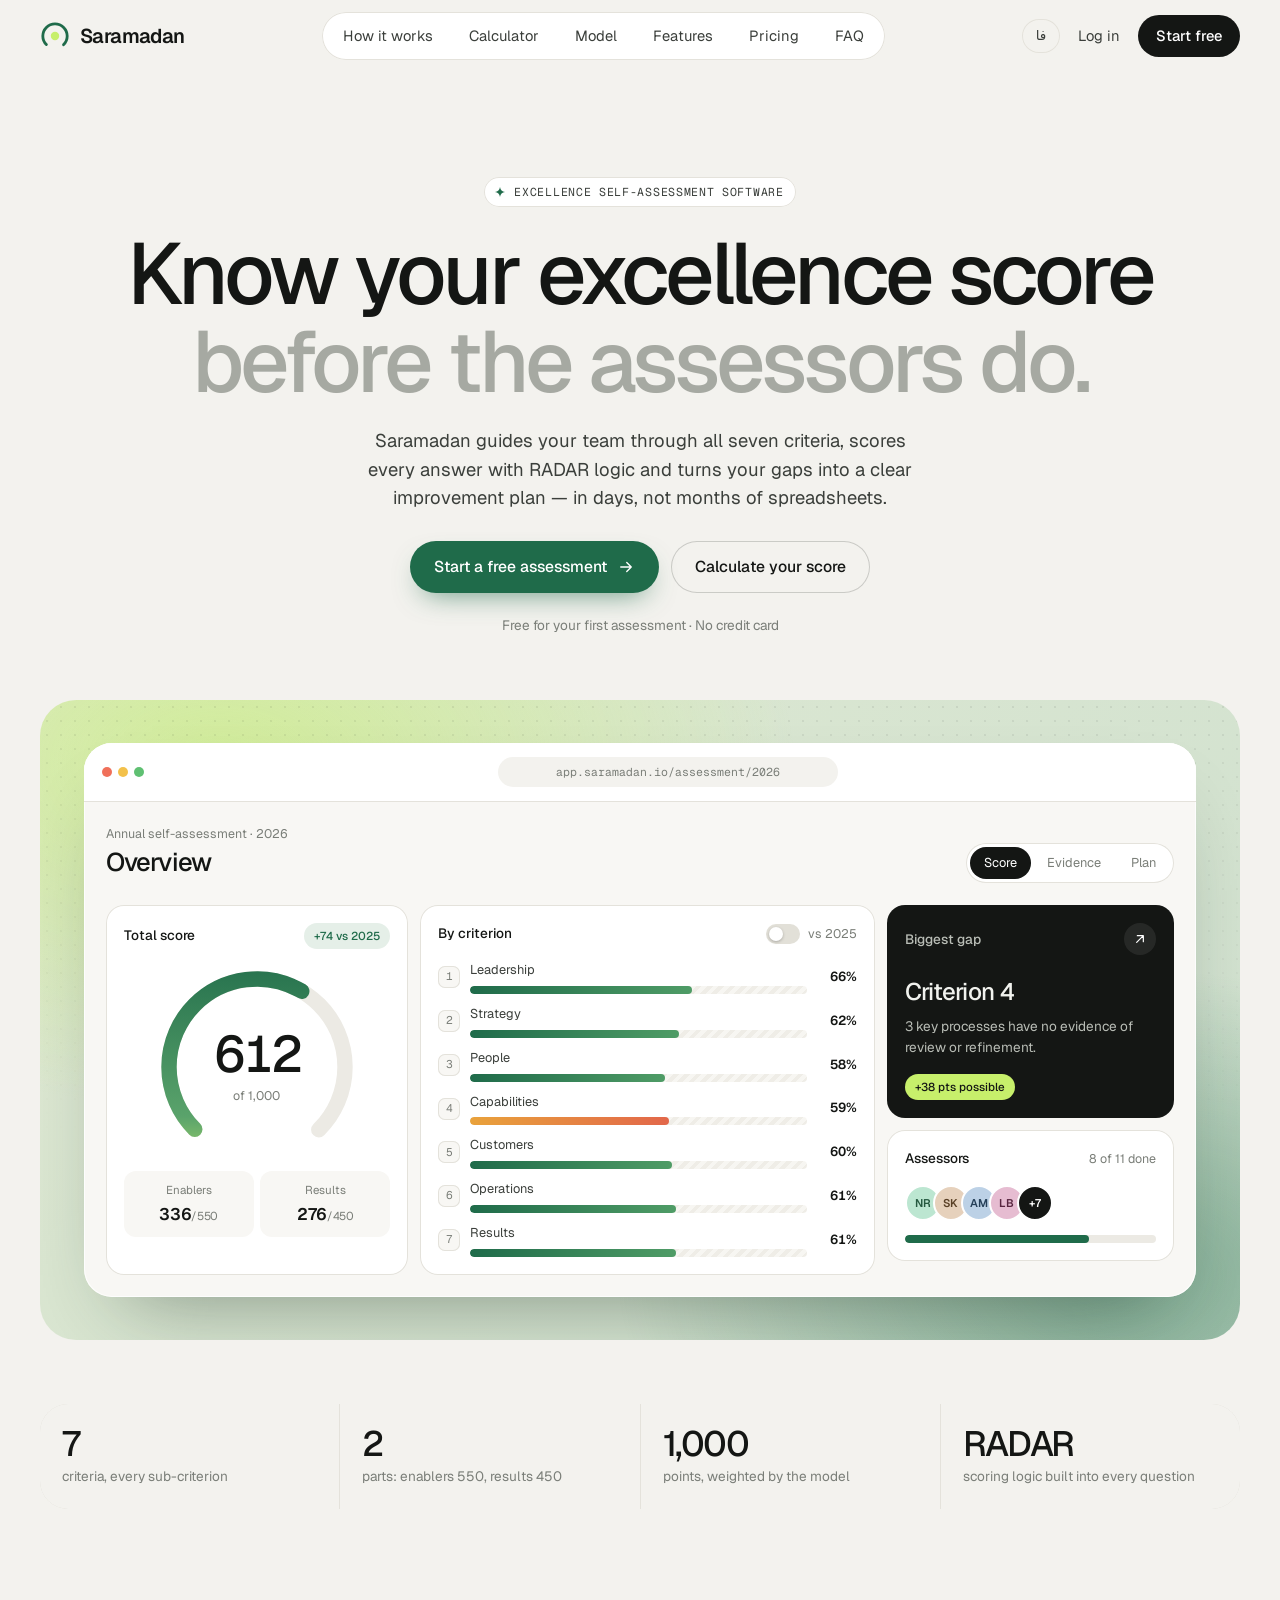
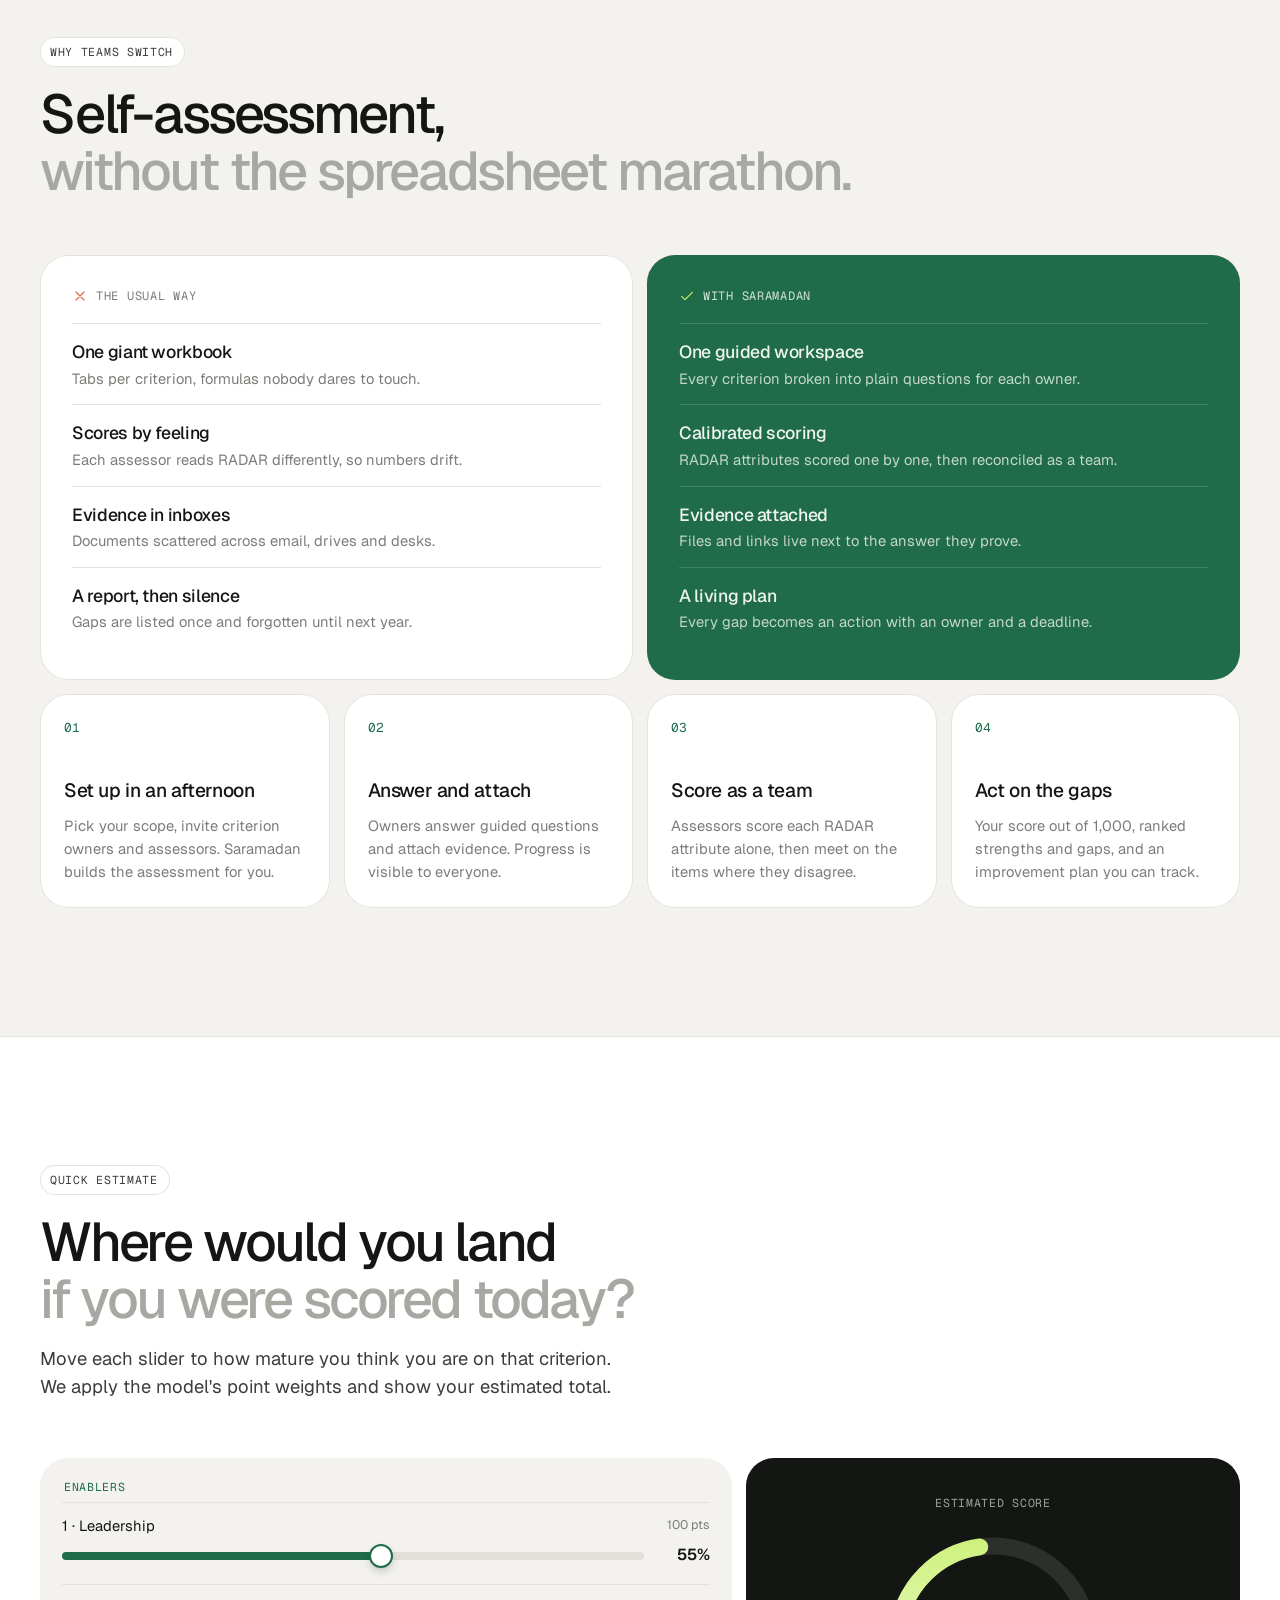
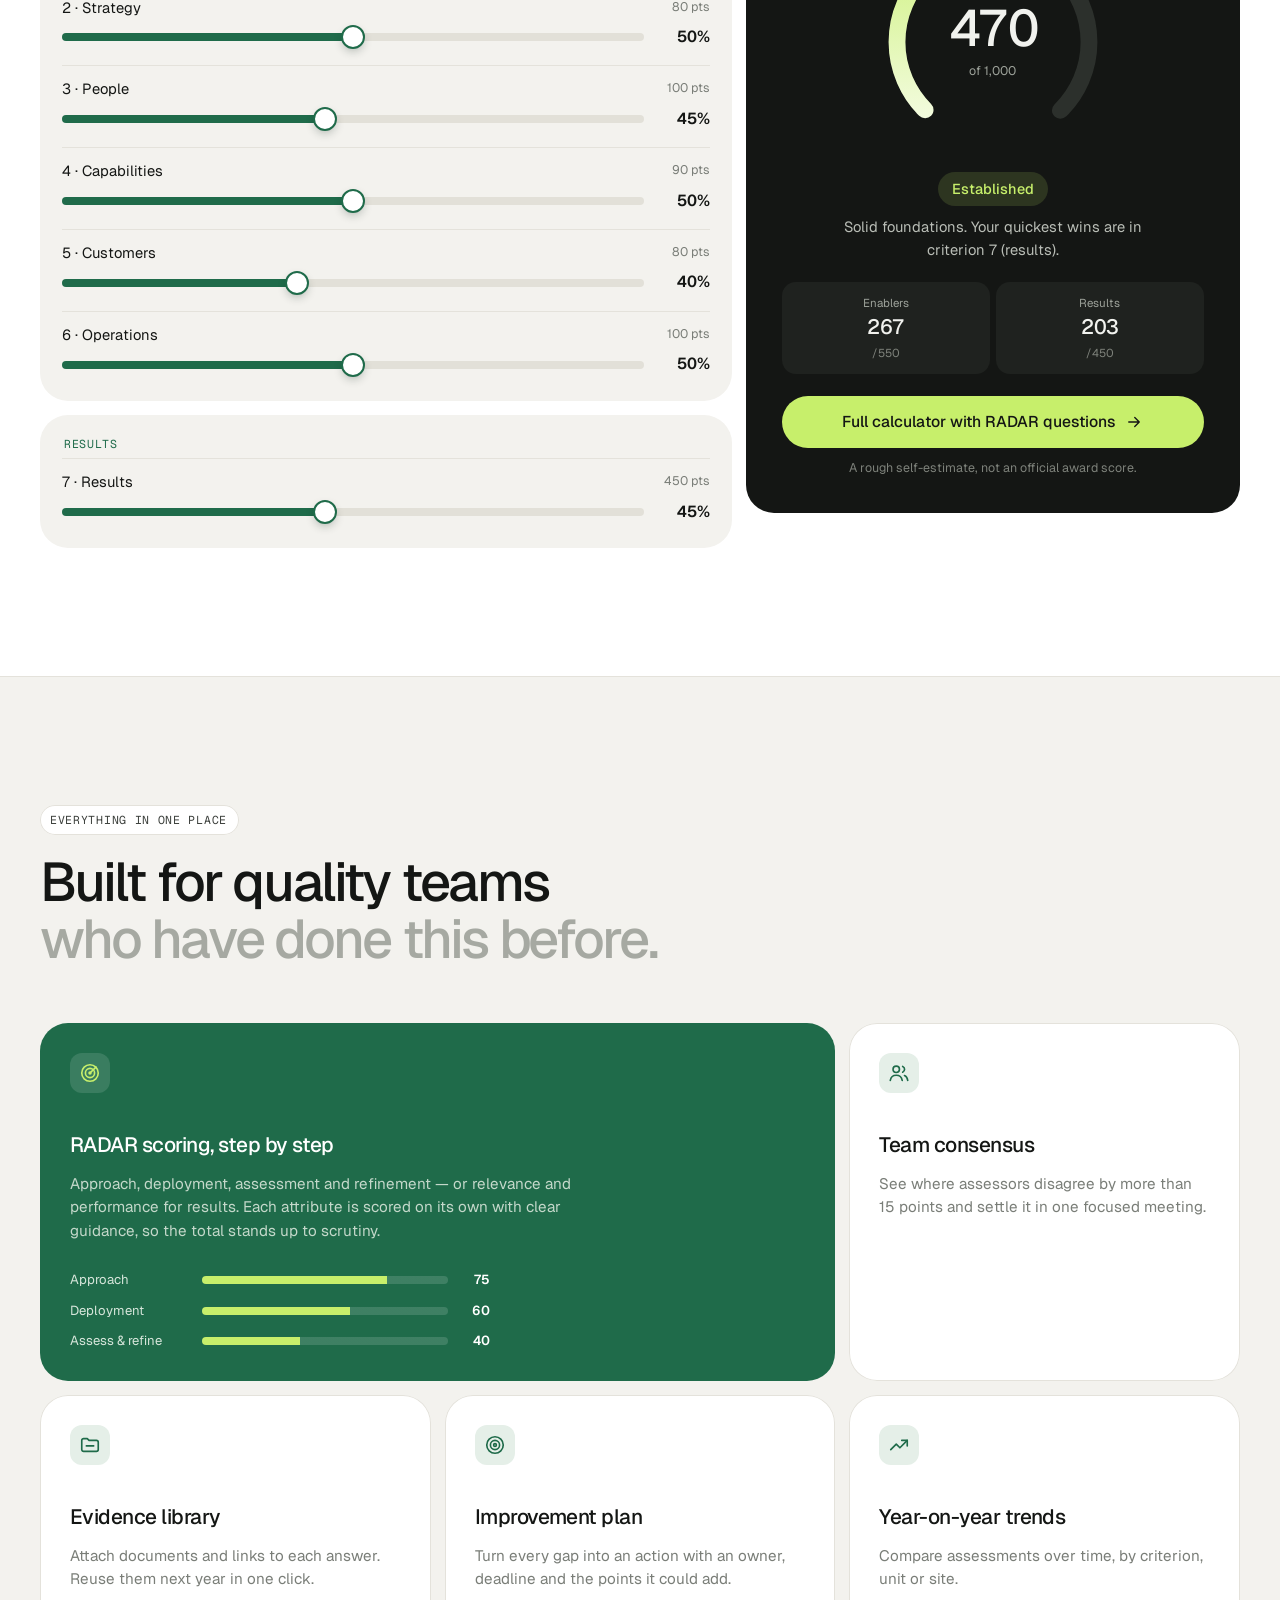
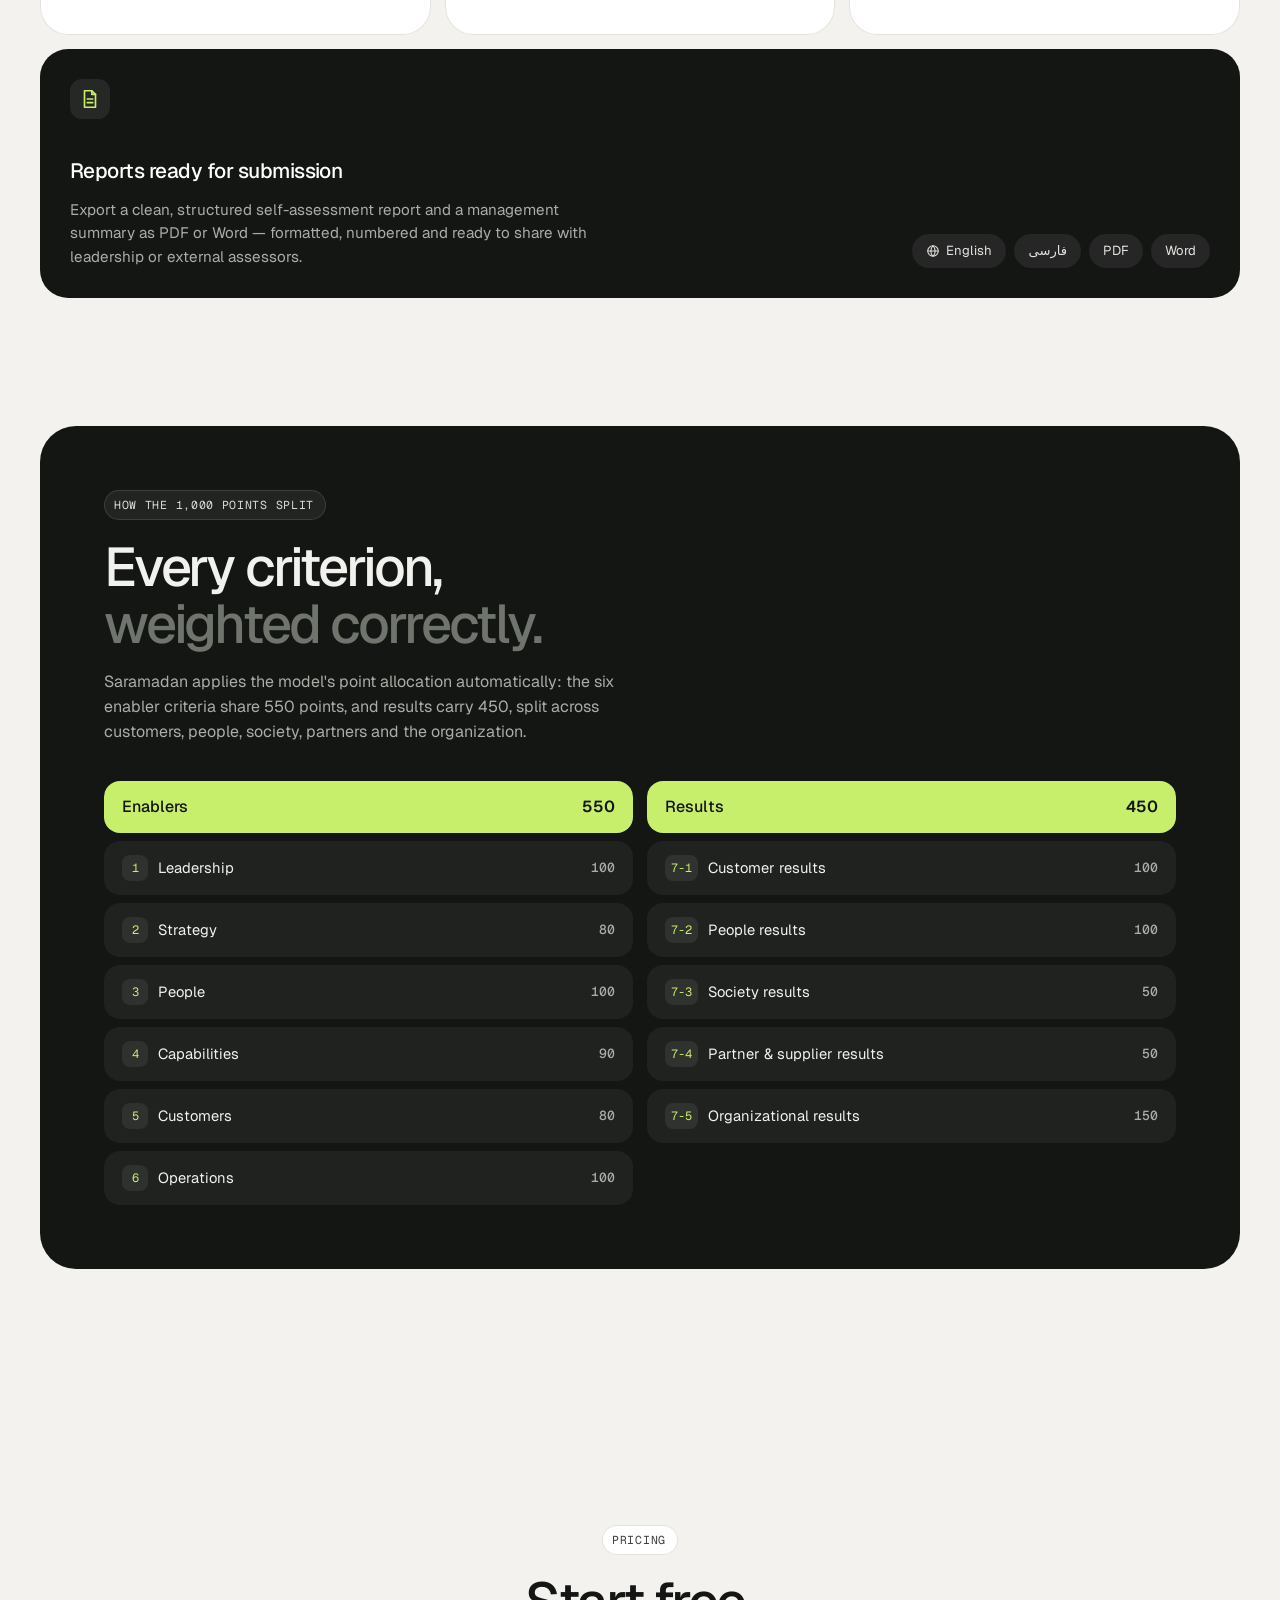
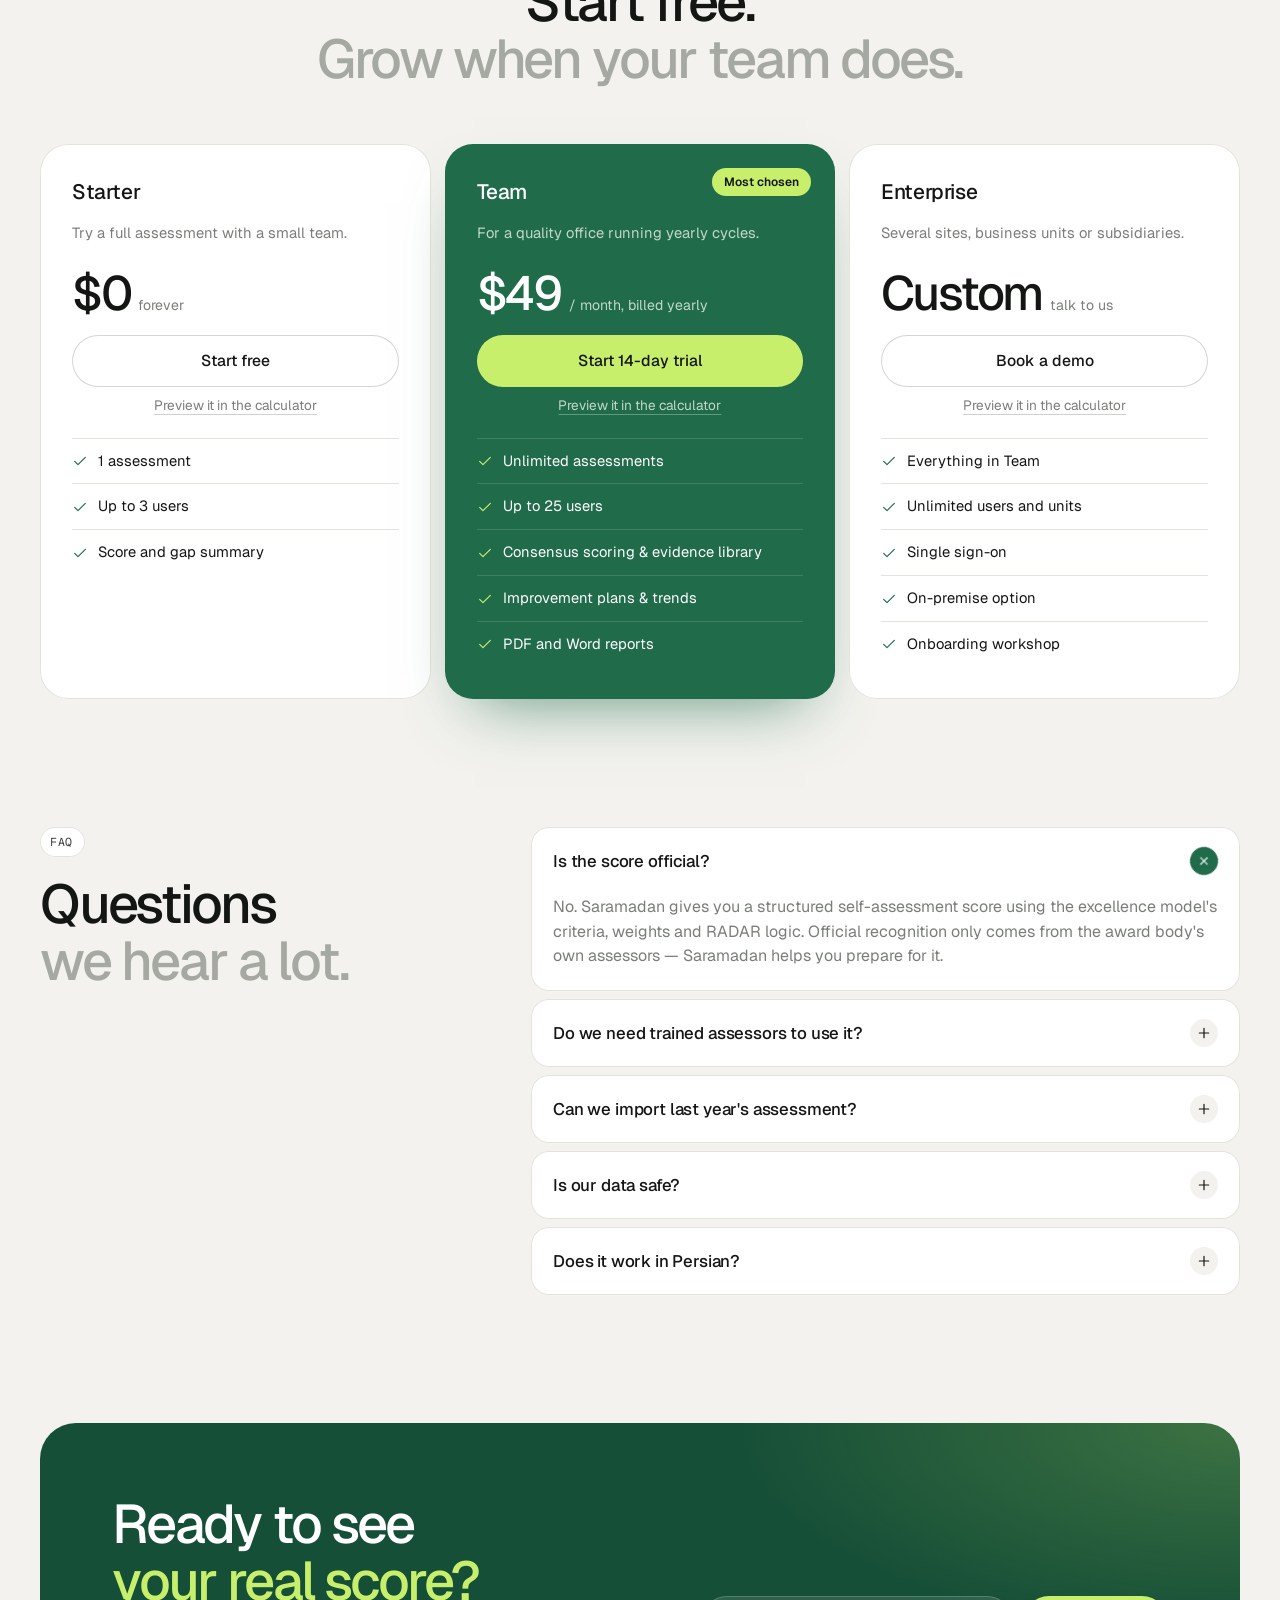
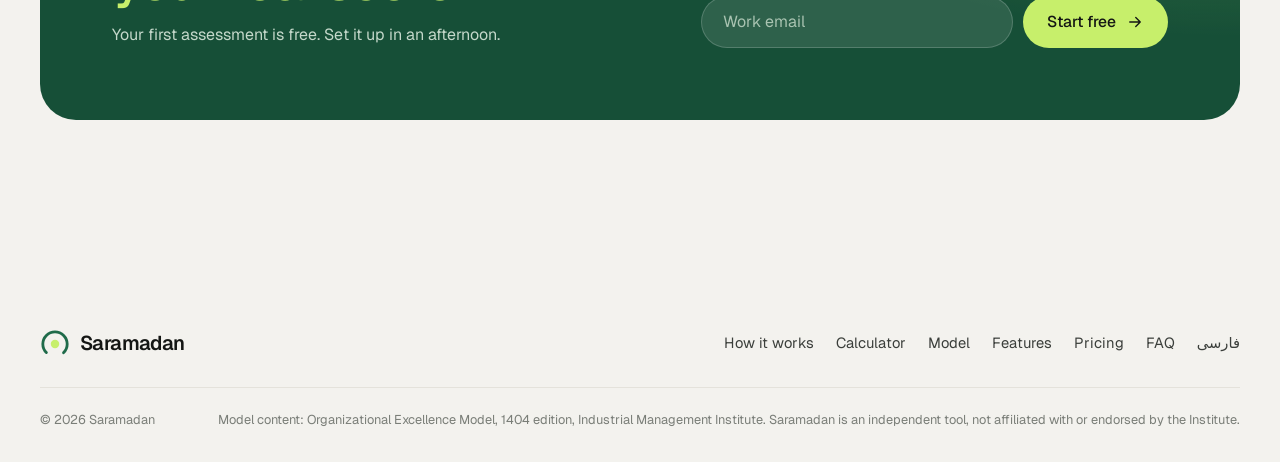
==== commit 607ef84e: "Rename the product to Saramadan (سرآمدان) Visible name only; storage keys and file names keep 'score" ====
--- a/index.html
+++ b/index.html
@@ -3,8 +3,8 @@
 <head>
   <meta charset="utf-8">
   <meta name="viewport" content="width=device-width, initial-scale=1">
-  <title>Scorely — excellence self-assessment, scored in days</title>
-  <meta name="description" content="Scorely helps companies run an organizational excellence self-assessment with their team, calculate their score out of 1,000 and turn the gaps into an improvement plan.">
+  <title>Saramadan — excellence self-assessment, scored in days</title>
+  <meta name="description" content="Saramadan helps companies run an organizational excellence self-assessment with their team, calculate their score out of 1,000 and turn the gaps into an improvement plan.">
   <link rel="preconnect" href="https://fonts.googleapis.com">
   <link rel="preconnect" href="https://fonts.gstatic.com" crossorigin>
   <link href="https://fonts.googleapis.com/css2?family=Geist:wght@300..700&family=Geist+Mono:wght@400;500&display=swap" rel="stylesheet">
@@ -32,9 +32,9 @@
   <!-- ===================== Header ===================== -->
   <header class="site-header">
     <div class="container header__row">
-      <a class="logo" href="#top" aria-label="Scorely home">
+      <a class="logo" href="#top" aria-label="Saramadan home">
         <svg class="logo__mark" viewBox="0 0 32 32" aria-hidden="true"><circle cx="16" cy="16" r="13" fill="none" stroke="currentColor" stroke-width="3" stroke-dasharray="61 82" stroke-linecap="round" transform="rotate(135 16 16)"/><circle cx="16" cy="16" r="4.5" fill="var(--lime)"/></svg>
-        Scorely
+        Saramadan
       </a>
       <nav class="nav" aria-label="Main">
         <a href="#how">How it works</a>
@@ -58,7 +58,7 @@
       <div class="container hero__text">
         <span class="eyebrow reveal"><svg class="i"><use href="#i-spark"/></svg>Excellence self-assessment software</span>
         <h1 class="h1 reveal">Know your excellence score<br><span class="soft">before the assessors do.</span></h1>
-        <p class="lead reveal">Scorely guides your team through all seven criteria, scores every answer with RADAR logic and turns your gaps into a clear improvement plan — in days, not months of spreadsheets.</p>
+        <p class="lead reveal">Saramadan guides your team through all seven criteria, scores every answer with RADAR logic and turns your gaps into a clear improvement plan — in days, not months of spreadsheets.</p>
         <div class="hero__actions reveal">
           <a class="btn btn--green" href="#start">Start a free assessment <svg class="i"><use href="#i-arrow"/></svg></a>
           <a class="btn btn--ghost" href="calculator.html">Calculate your score</a>
@@ -69,10 +69,10 @@
       <!-- Product preview -->
       <div class="container">
         <div class="stage reveal">
-          <div class="app" aria-label="Interactive preview of the Scorely dashboard">
+          <div class="app" aria-label="Interactive preview of the Saramadan dashboard">
             <div class="app__bar">
               <span class="dots"><i></i><i></i><i></i></span>
-              <span class="app__url" dir="ltr">app.scorely.io/assessment/2026</span>
+              <span class="app__url" dir="ltr">app.saramadan.io/assessment/2026</span>
             </div>
             <div class="app__head">
               <div>
@@ -179,7 +179,7 @@
     </section>
 
     <!-- ===================== Model strip ===================== -->
-    <section class="strip" aria-label="What Scorely covers">
+    <section class="strip" aria-label="What Saramadan covers">
       <div class="container strip__row">
         <div><strong>7</strong><span>criteria, every sub-criterion</span></div>
         <div><strong>2</strong><span>parts: enablers 550, results 450</span></div>
@@ -207,7 +207,7 @@
             </ol>
           </div>
           <div class="versus__card versus__card--good reveal">
-            <p class="versus__label"><svg class="i"><use href="#i-check"/></svg>With Scorely</p>
+            <p class="versus__label"><svg class="i"><use href="#i-check"/></svg>With Saramadan</p>
             <ol class="versus__list">
               <li><b>One guided workspace</b><span>Every criterion broken into plain questions for each owner.</span></li>
               <li><b>Calibrated scoring</b><span>RADAR attributes scored one by one, then reconciled as a team.</span></li>
@@ -218,7 +218,7 @@
         </div>
 
         <ol class="steps">
-          <li class="step reveal"><span class="step__n">01</span><h3>Set up in an afternoon</h3><p>Pick your scope, invite criterion owners and assessors. Scorely builds the assessment for you.</p></li>
+          <li class="step reveal"><span class="step__n">01</span><h3>Set up in an afternoon</h3><p>Pick your scope, invite criterion owners and assessors. Saramadan builds the assessment for you.</p></li>
           <li class="step reveal"><span class="step__n">02</span><h3>Answer and attach</h3><p>Owners answer guided questions and attach evidence. Progress is visible to everyone.</p></li>
           <li class="step reveal"><span class="step__n">03</span><h3>Score as a team</h3><p>Assessors score each RADAR attribute alone, then meet on the items where they disagree.</p></li>
           <li class="step reveal"><span class="step__n">04</span><h3>Act on the gaps</h3><p>Your score out of 1,000, ranked strengths and gaps, and an improvement plan you can track.</p></li>
@@ -331,7 +331,7 @@
           <div class="model__head">
             <span class="eyebrow eyebrow--dark">How the 1,000 points split</span>
             <h2 class="h2">Every criterion,<br><span class="soft">weighted correctly.</span></h2>
-            <p>Scorely applies the model's point allocation automatically: the six enabler criteria share 550 points, and results carry 450, split across customers, people, society, partners and the organization.</p>
+            <p>Saramadan applies the model's point allocation automatically: the six enabler criteria share 550 points, and results carry 450, split across customers, people, society, partners and the organization.</p>
           </div>
           <div class="model__cols model__cols--2">
             <div class="model__col">
@@ -420,7 +420,7 @@
         <div class="faq__list reveal">
           <details open>
             <summary>Is the score official?<svg class="i"><use href="#i-plus"/></svg></summary>
-            <p>No. Scorely gives you a structured self-assessment score using the excellence model's criteria, weights and RADAR logic. Official recognition only comes from the award body's own assessors — Scorely helps you prepare for it.</p>
+            <p>No. Saramadan gives you a structured self-assessment score using the excellence model's criteria, weights and RADAR logic. Official recognition only comes from the award body's own assessors — Saramadan helps you prepare for it.</p>
           </details>
           <details>
             <summary>Do we need trained assessors to use it?<svg class="i"><use href="#i-plus"/></svg></summary>
@@ -428,11 +428,11 @@
           </details>
           <details>
             <summary>Can we import last year's assessment?<svg class="i"><use href="#i-plus"/></svg></summary>
-            <p>Yes. Upload your previous scores from a spreadsheet and Scorely maps them to the criteria, so you can compare from day one.</p>
+            <p>Yes. Upload your previous scores from a spreadsheet and Saramadan maps them to the criteria, so you can compare from day one.</p>
           </details>
           <details>
             <summary>Is our data safe?<svg class="i"><use href="#i-plus"/></svg></summary>
-            <p>Your assessment stays private to your company. Data is encrypted in transit and at rest, and Enterprise customers can host Scorely on their own servers.</p>
+            <p>Your assessment stays private to your company. Data is encrypted in transit and at rest, and Enterprise customers can host Saramadan on their own servers.</p>
           </details>
           <details>
             <summary>Does it work in Persian?<svg class="i"><use href="#i-plus"/></svg></summary>
@@ -465,15 +465,15 @@
     <div class="container footer__row">
       <a class="logo" href="#top">
         <svg class="logo__mark" viewBox="0 0 32 32" aria-hidden="true"><circle cx="16" cy="16" r="13" fill="none" stroke="currentColor" stroke-width="3" stroke-dasharray="61 82" stroke-linecap="round" transform="rotate(135 16 16)"/><circle cx="16" cy="16" r="4.5" fill="var(--lime)"/></svg>
-        Scorely
+        Saramadan
       </a>
       <nav class="footer__nav" aria-label="Footer">
         <a href="#how">How it works</a><a href="calculator.html">Calculator</a><a href="model.html">Model</a><a href="#features">Features</a><a href="#pricing">Pricing</a><a href="#faq">FAQ</a><a href="fa/index.html" lang="fa" hreflang="fa">فارسی</a>
       </nav>
     </div>
     <div class="container footer__fine">
-      <p>© 2026 Scorely</p>
-      <p>Model content: Organizational Excellence Model, 1404 edition, Industrial Management Institute. Scorely is an independent tool, not affiliated with or endorsed by the Institute.</p>
+      <p>© 2026 Saramadan</p>
+      <p>Model content: Organizational Excellence Model, 1404 edition, Industrial Management Institute. Saramadan is an independent tool, not affiliated with or endorsed by the Institute.</p>
     </div>
   </footer>
 
--- a/css/style.css
+++ b/css/style.css
@@ -1,5 +1,5 @@
 /* ==========================================================
-   Scorely — EFQM self-assessment SaaS landing
+   Saramadan — EFQM self-assessment SaaS landing
    Warm off-white base, deep green + lime accent, rounded cards.
    ========================================================== */
 
@@ -557,3 +557,12 @@
 @media (min-width: 860px) { .model__cols--2 { grid-template-columns: repeat(2, 1fr); } }
 .model__c { grid-template-columns: auto minmax(0, 1fr) auto; }
 .model__c span { width: auto; min-width: 26px; padding: 0 6px; white-space: nowrap; }
+
+/* Glossary hints (js/glossary-tip.js) */
+.gl { text-decoration: underline dotted rgb(31 107 74 / .55); text-decoration-thickness: 1.5px; text-underline-offset: 3px; cursor: help; border-radius: 3px; }
+.gl:hover, .gl:focus-visible { background: rgb(199 239 107 / .35); text-decoration-color: var(--green); outline: none; }
+.tip--gl { max-width: min(340px, calc(100vw - 16px)); padding: 10px 14px; text-align: start; font-size: 0.82rem; line-height: 1.55; }
+.tip--gl b { display: block; margin-bottom: 3px; color: var(--lime); font-weight: 600; }
+.tip--gl.is-below { transform: translate(-50%, 4px) scale(.96); transform-origin: 50% 0; }
+.tip--gl.is-below.is-on { transform: translate(-50%, 10px); }
+.tip--gl.is-below::after { top: -4px; bottom: auto; }
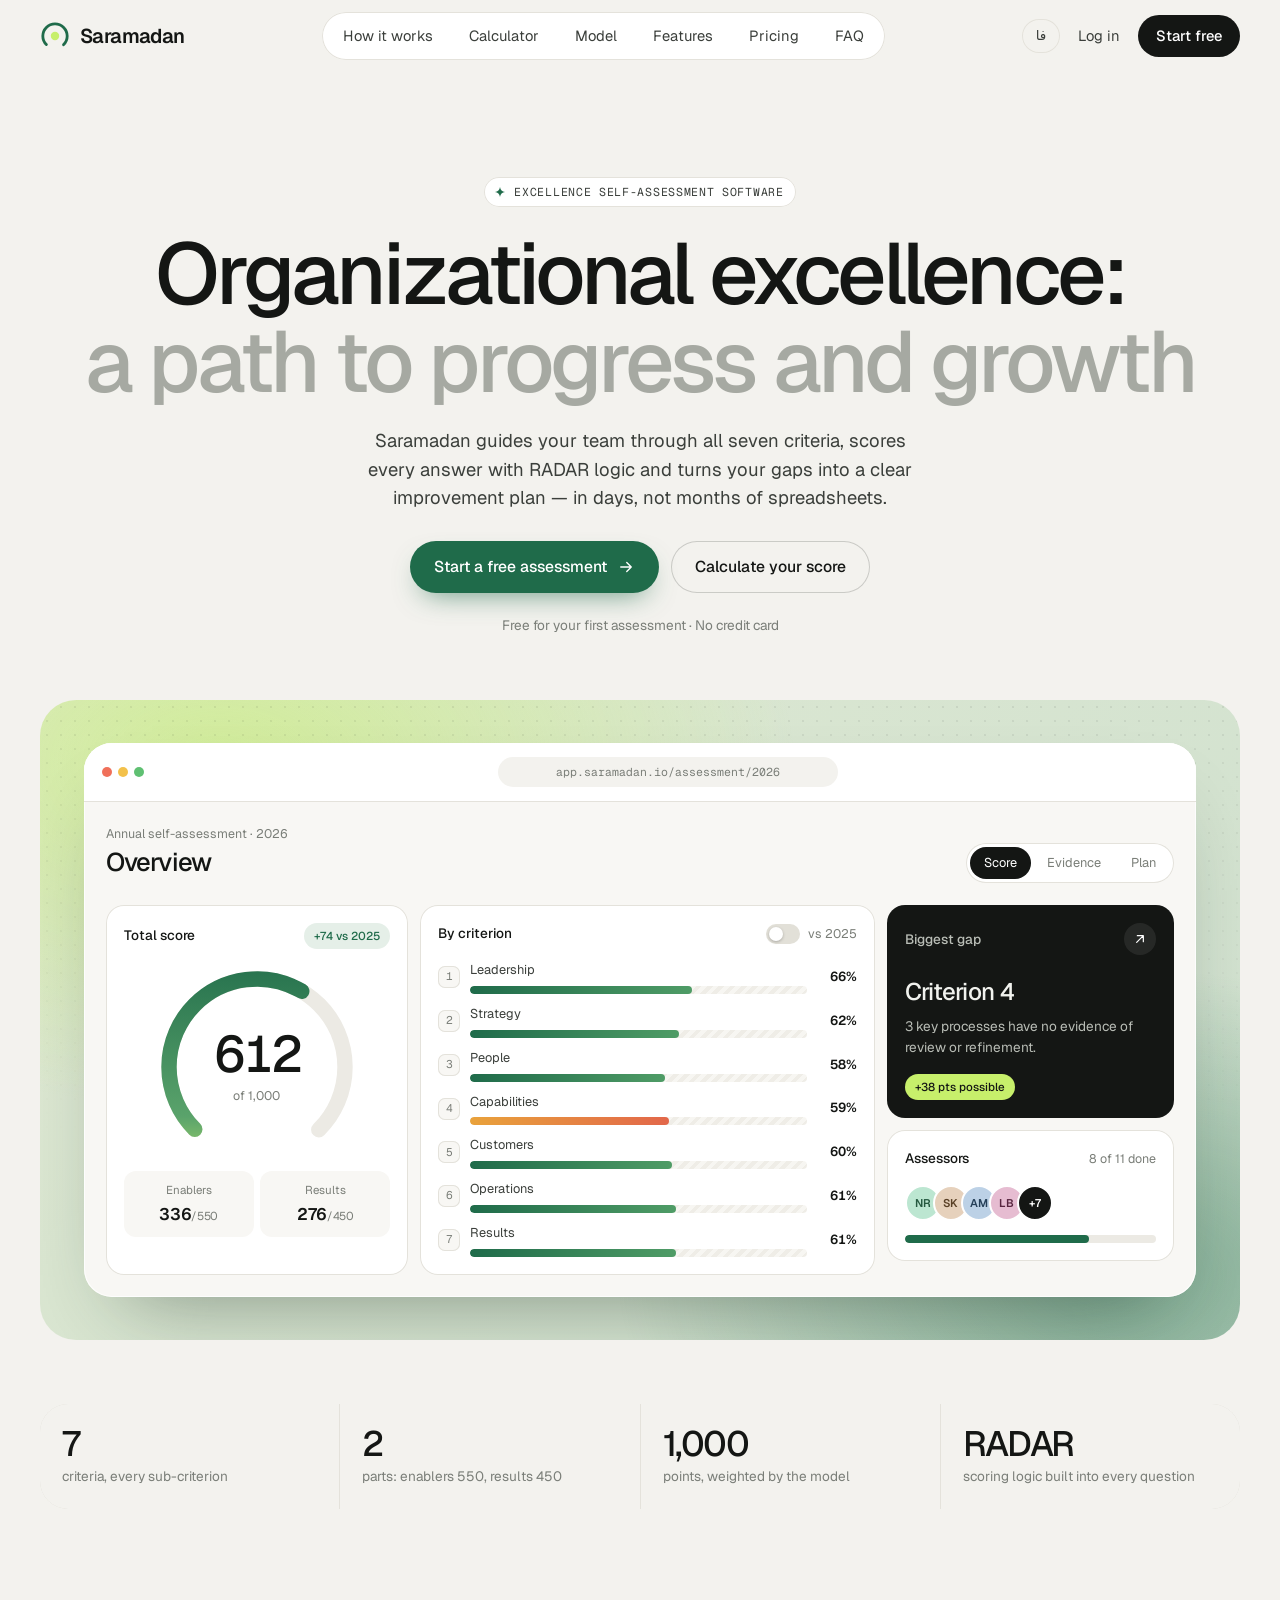
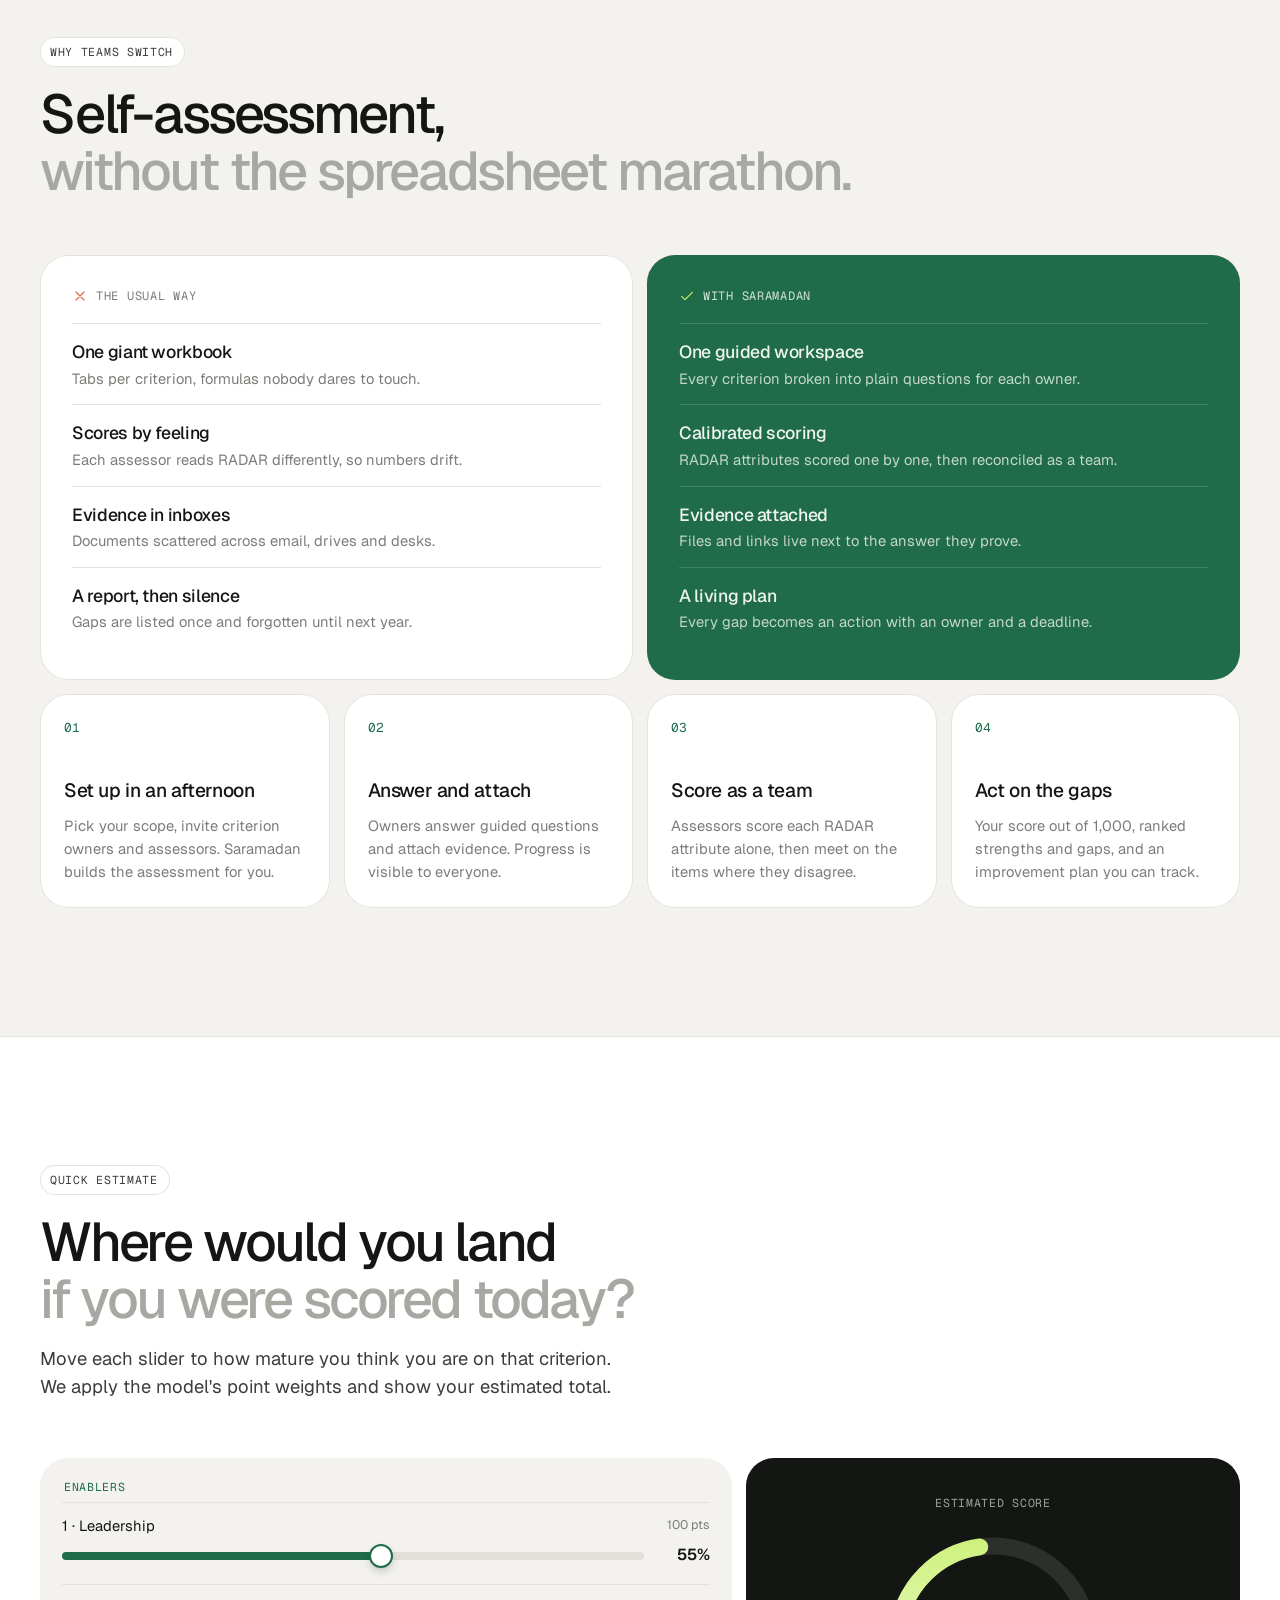
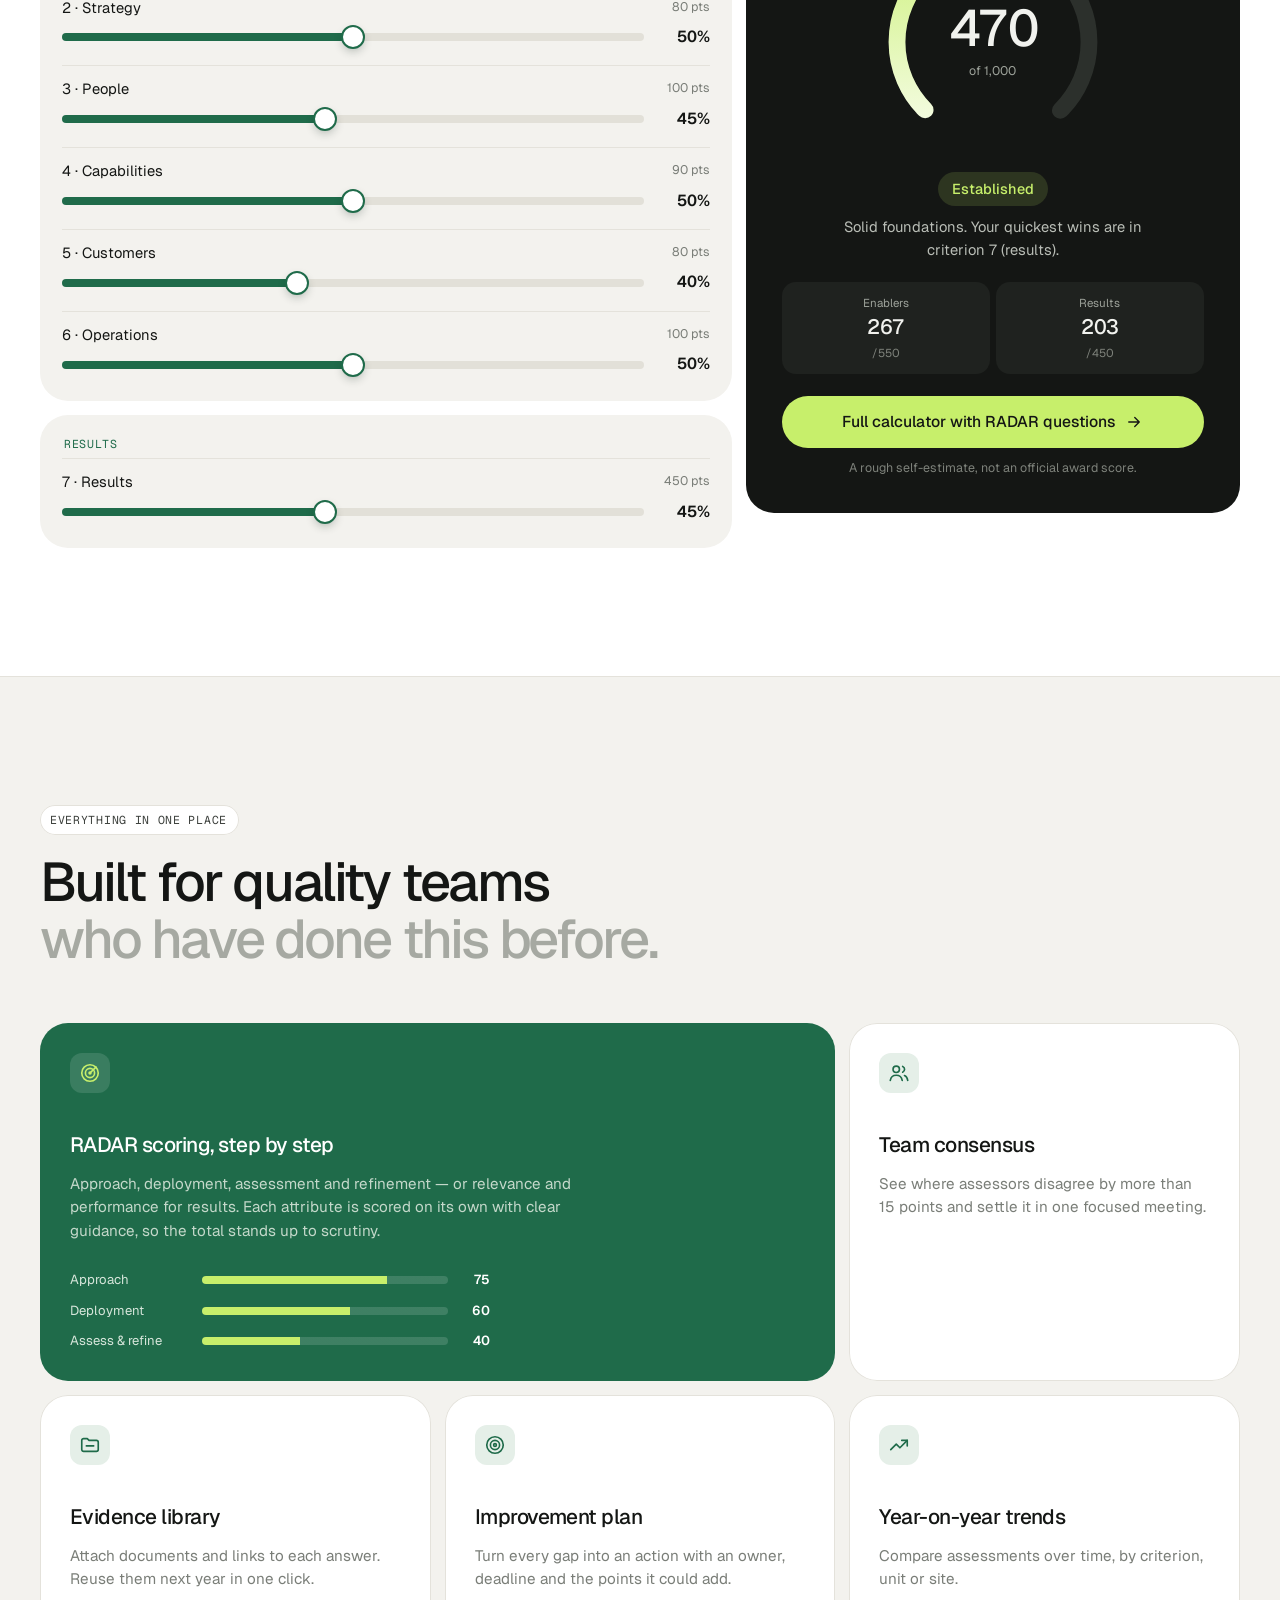
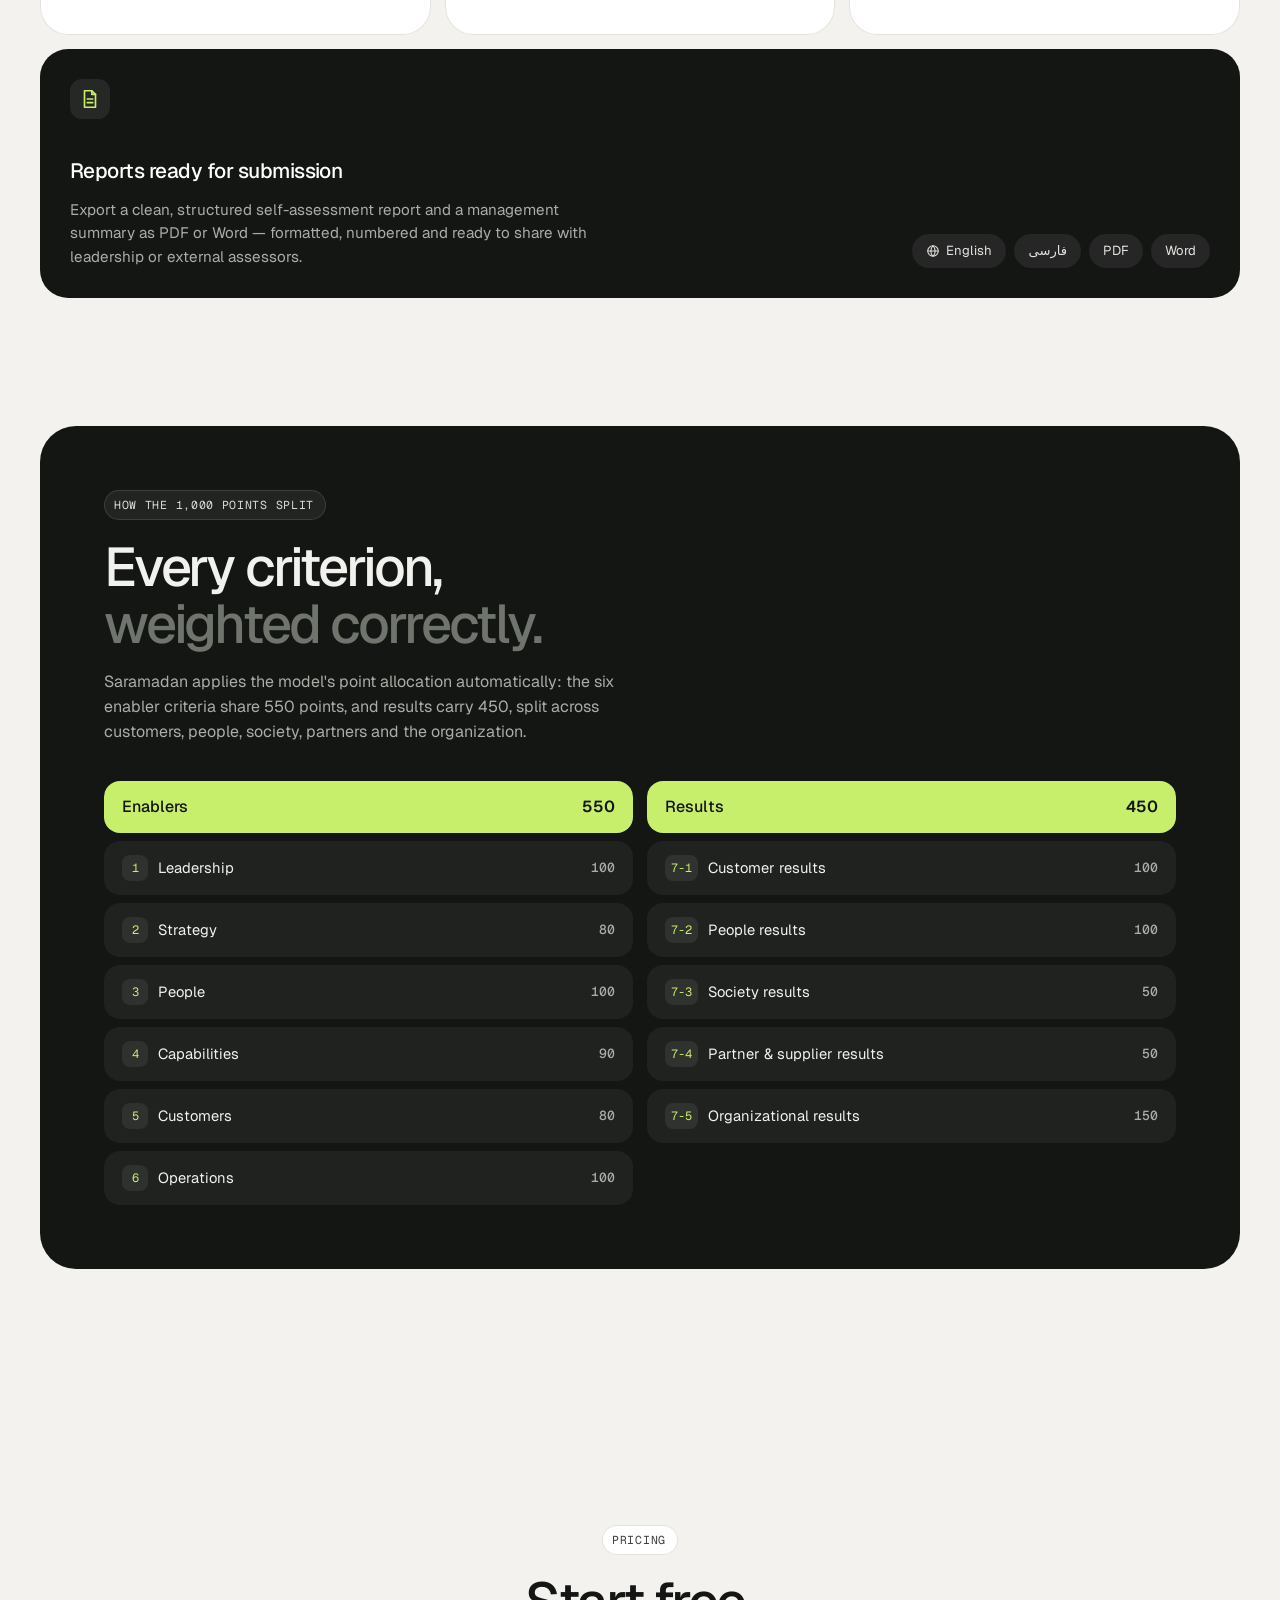
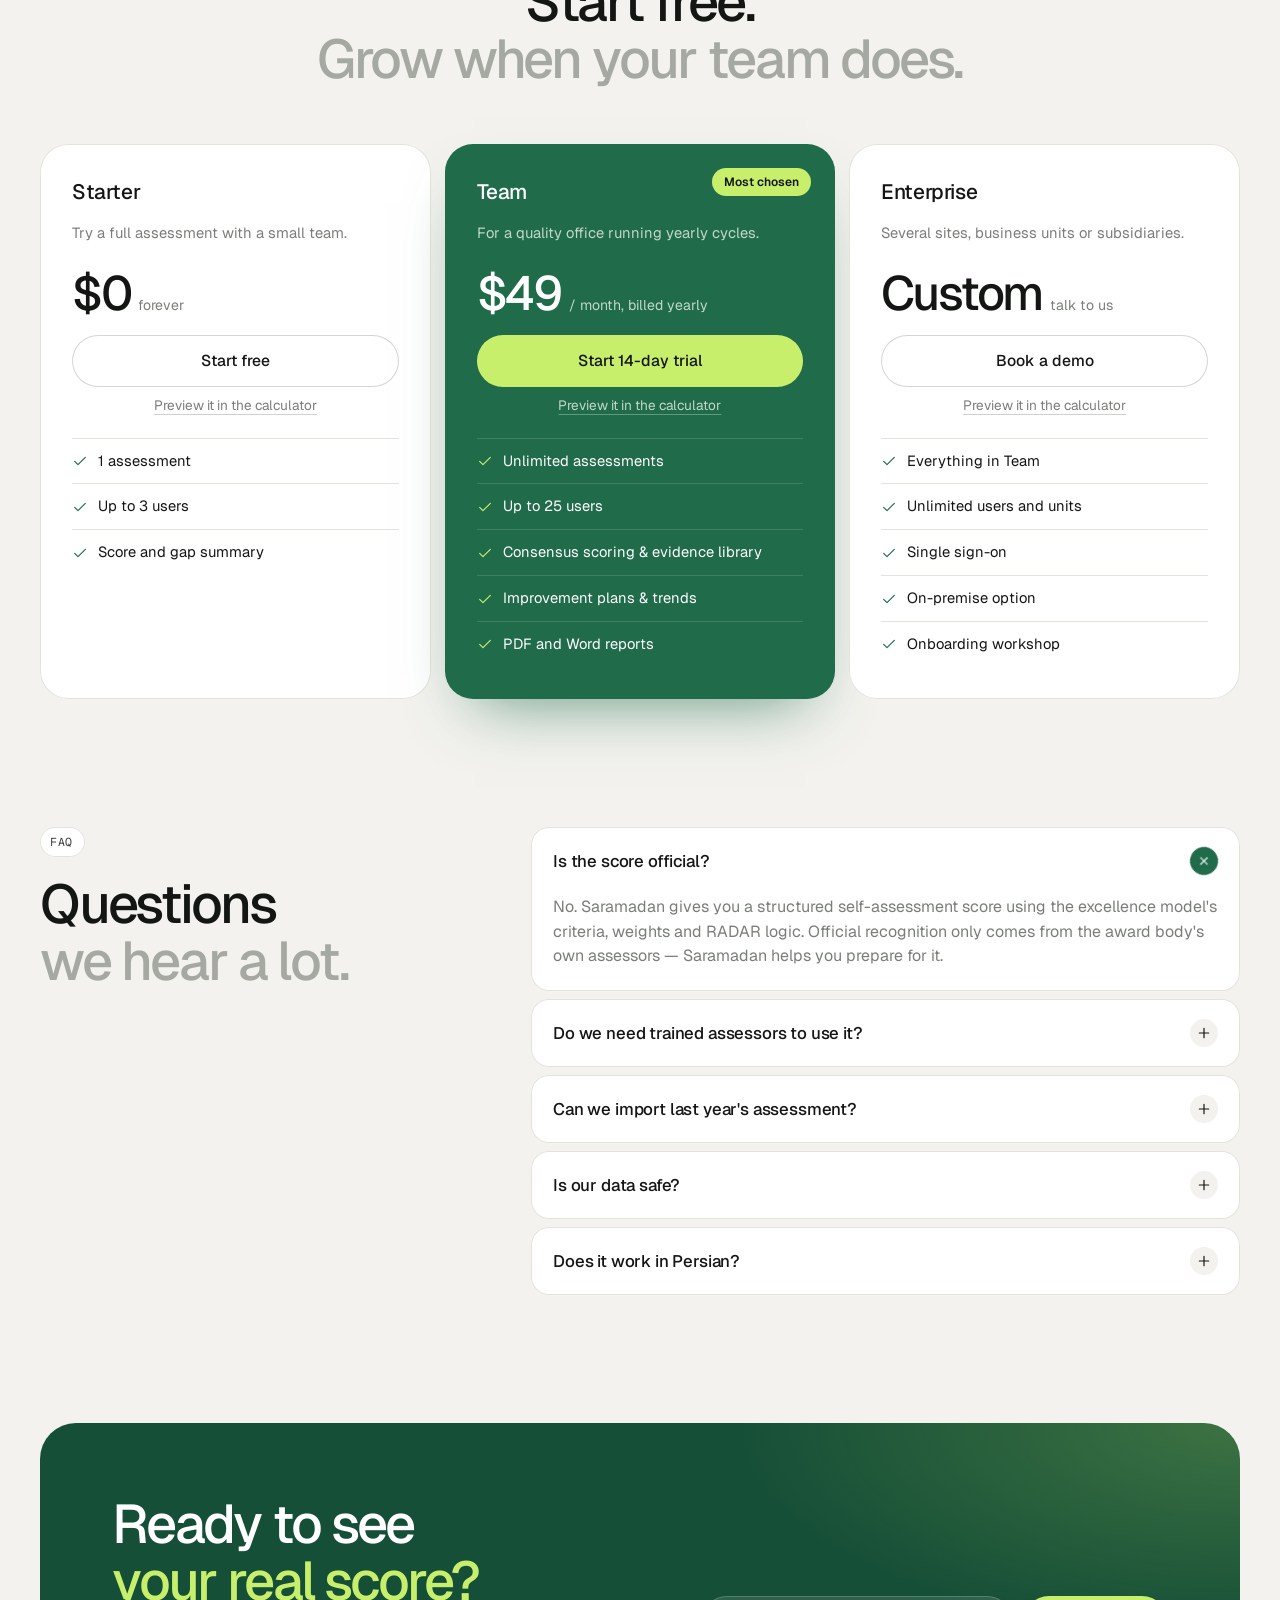
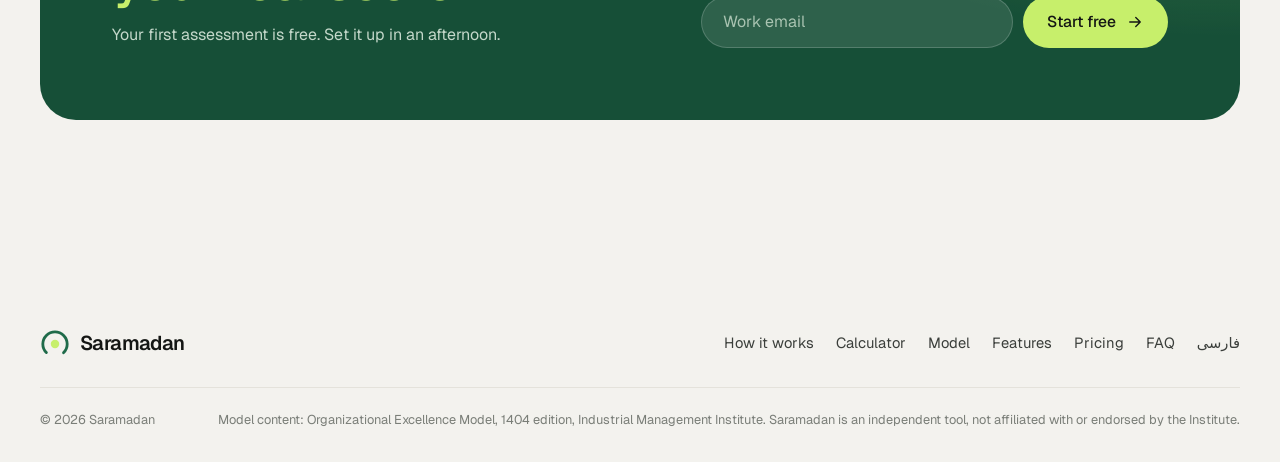
==== commit 0893f4eb: "English landing page: new hero headline Co-Authored-By: Claude Opus 5.5 <noreply@anthropic.com>" ====
--- a/index.html
+++ b/index.html
@@ -57,7 +57,7 @@
     <section class="hero">
       <div class="container hero__text">
         <span class="eyebrow reveal"><svg class="i"><use href="#i-spark"/></svg>Excellence self-assessment software</span>
-        <h1 class="h1 reveal">Know your excellence score<br><span class="soft">before the assessors do.</span></h1>
+        <h1 class="h1 reveal">Organizational excellence:<br><span class="soft">a path to progress and growth</span></h1>
         <p class="lead reveal">Saramadan guides your team through all seven criteria, scores every answer with RADAR logic and turns your gaps into a clear improvement plan — in days, not months of spreadsheets.</p>
         <div class="hero__actions reveal">
           <a class="btn btn--green" href="#start">Start a free assessment <svg class="i"><use href="#i-arrow"/></svg></a>
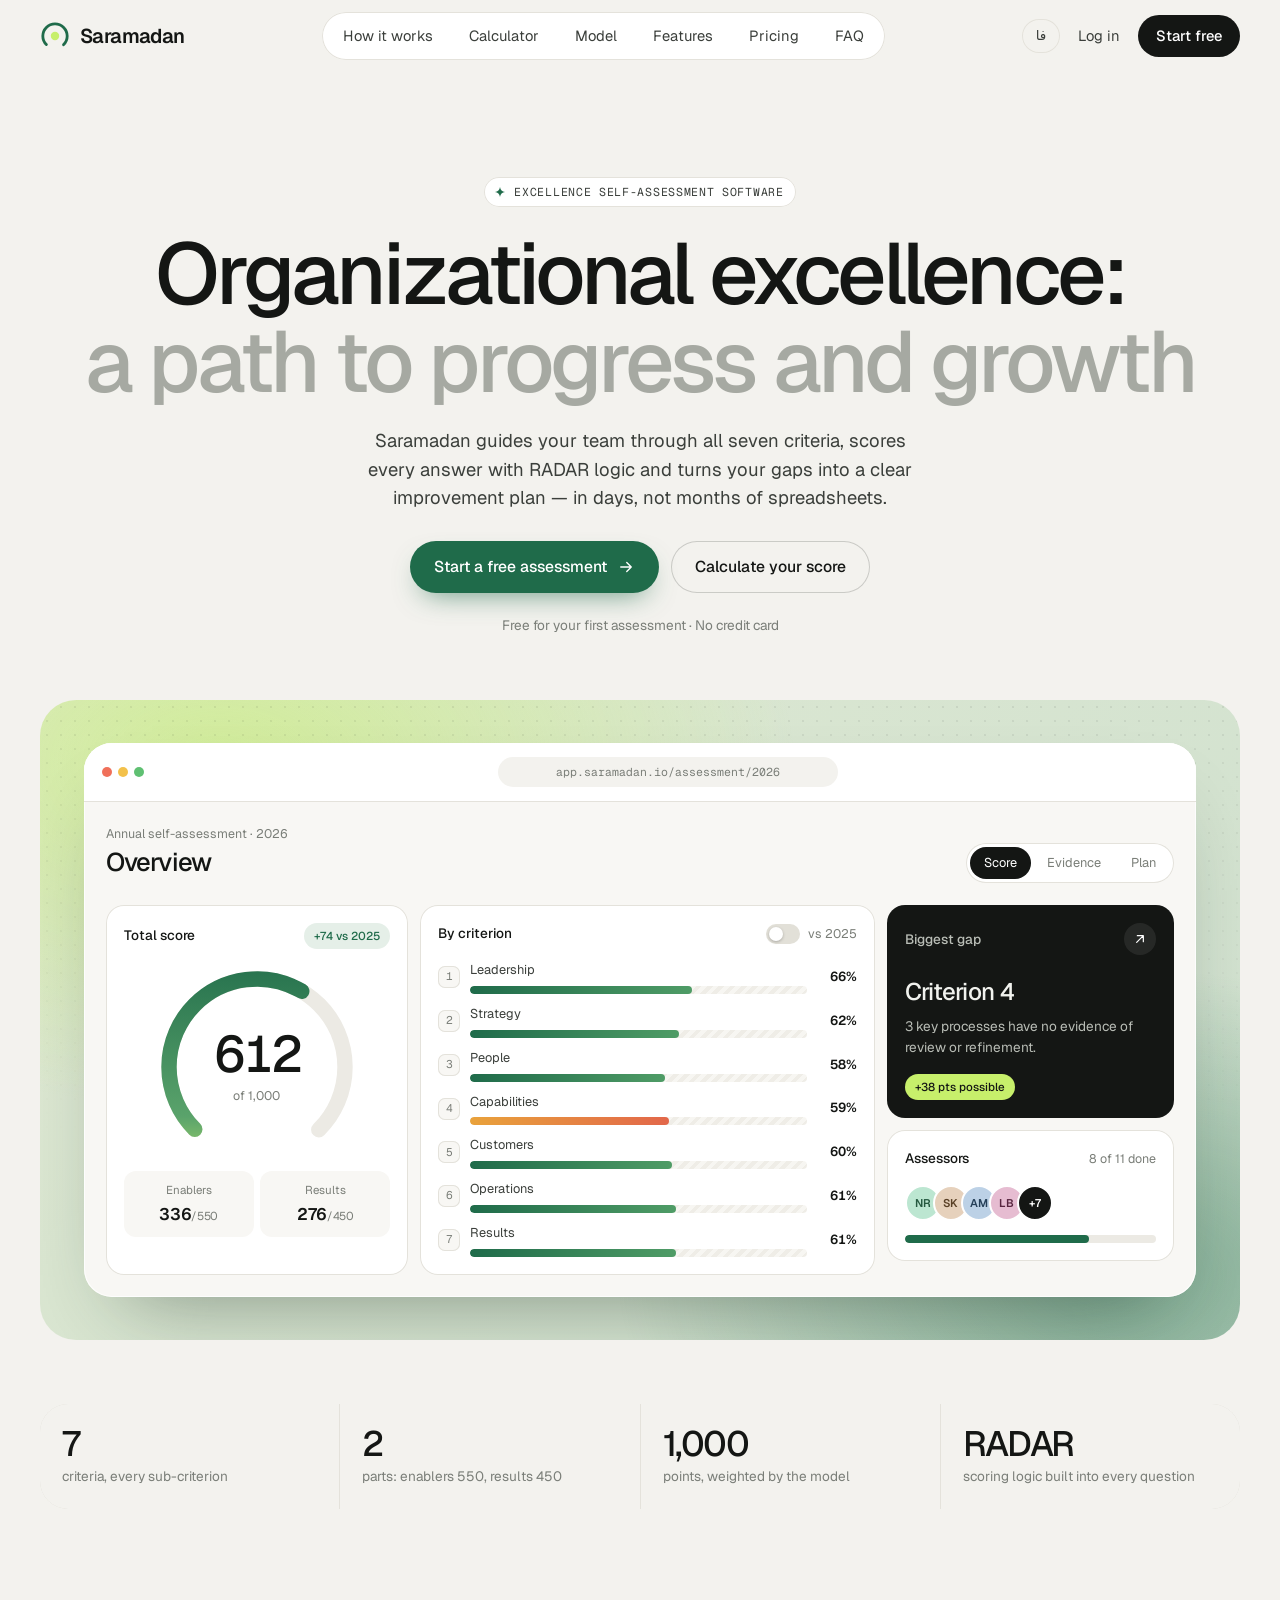
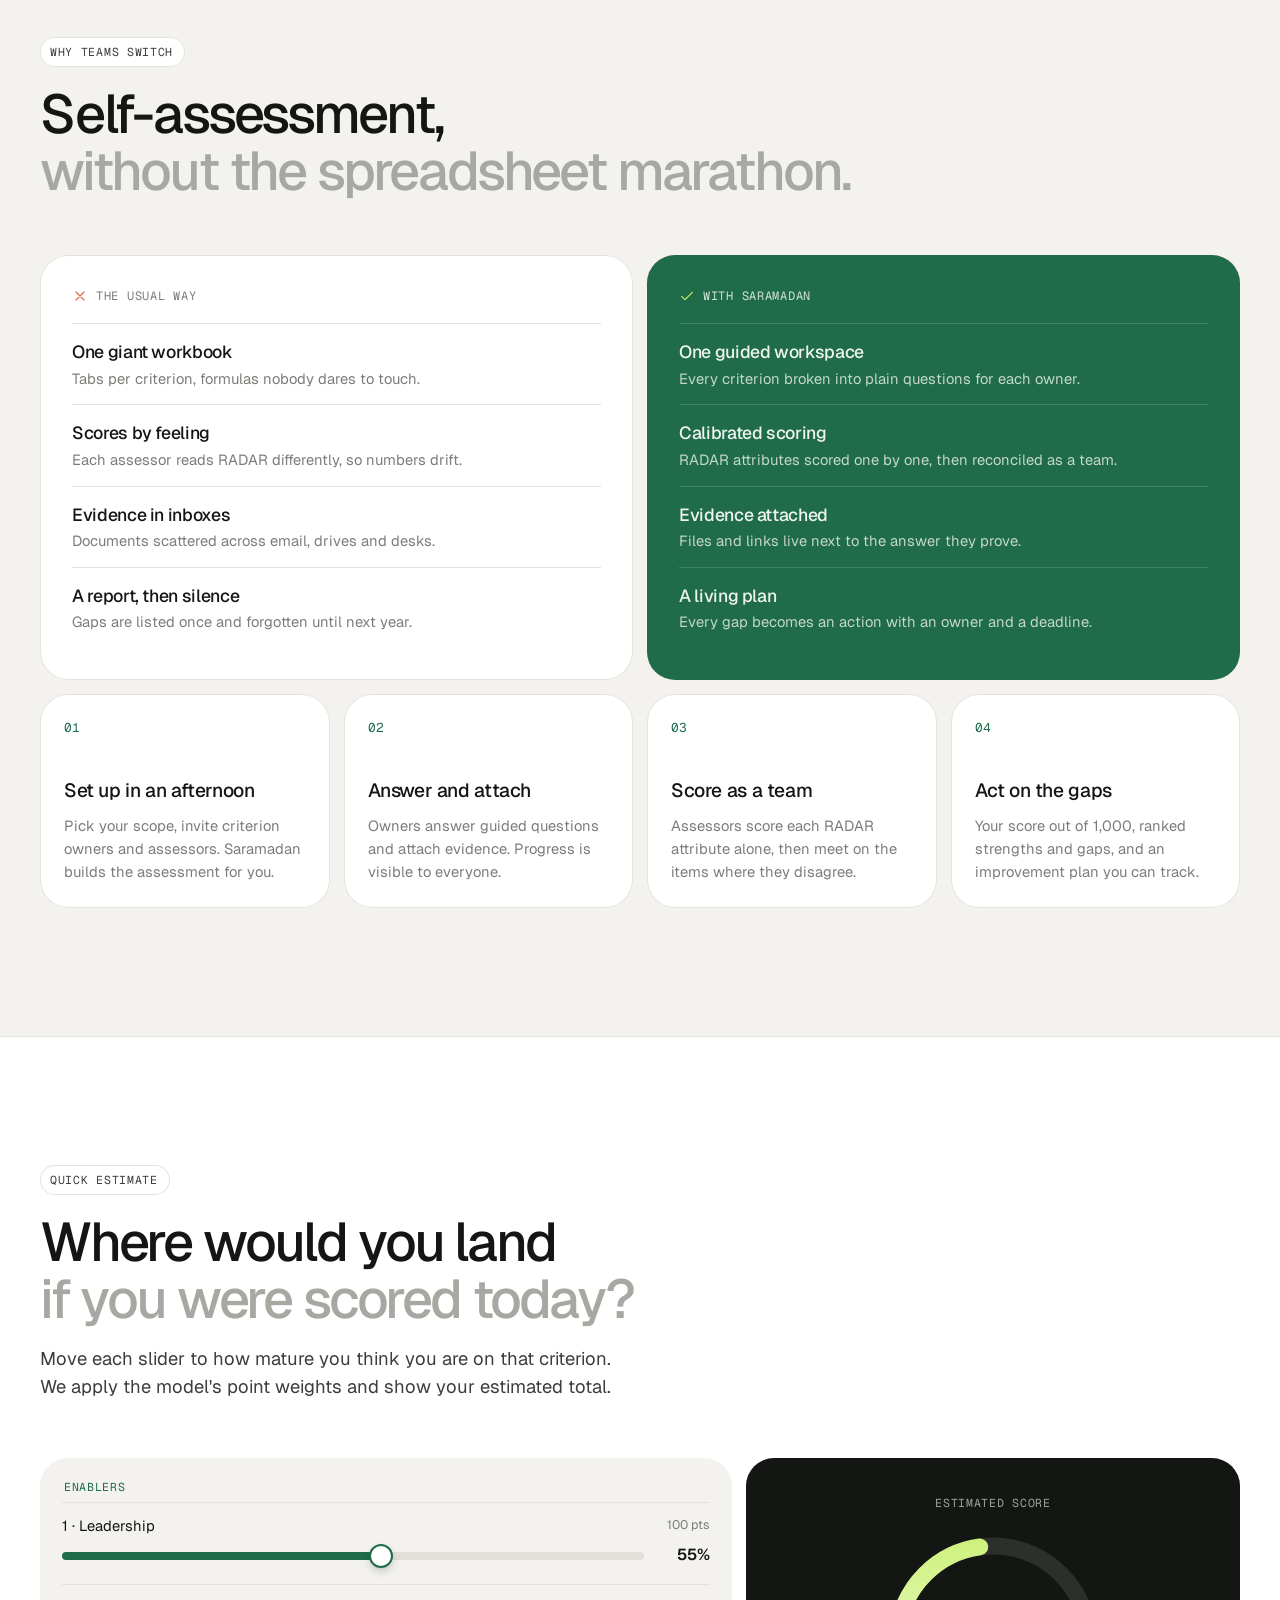
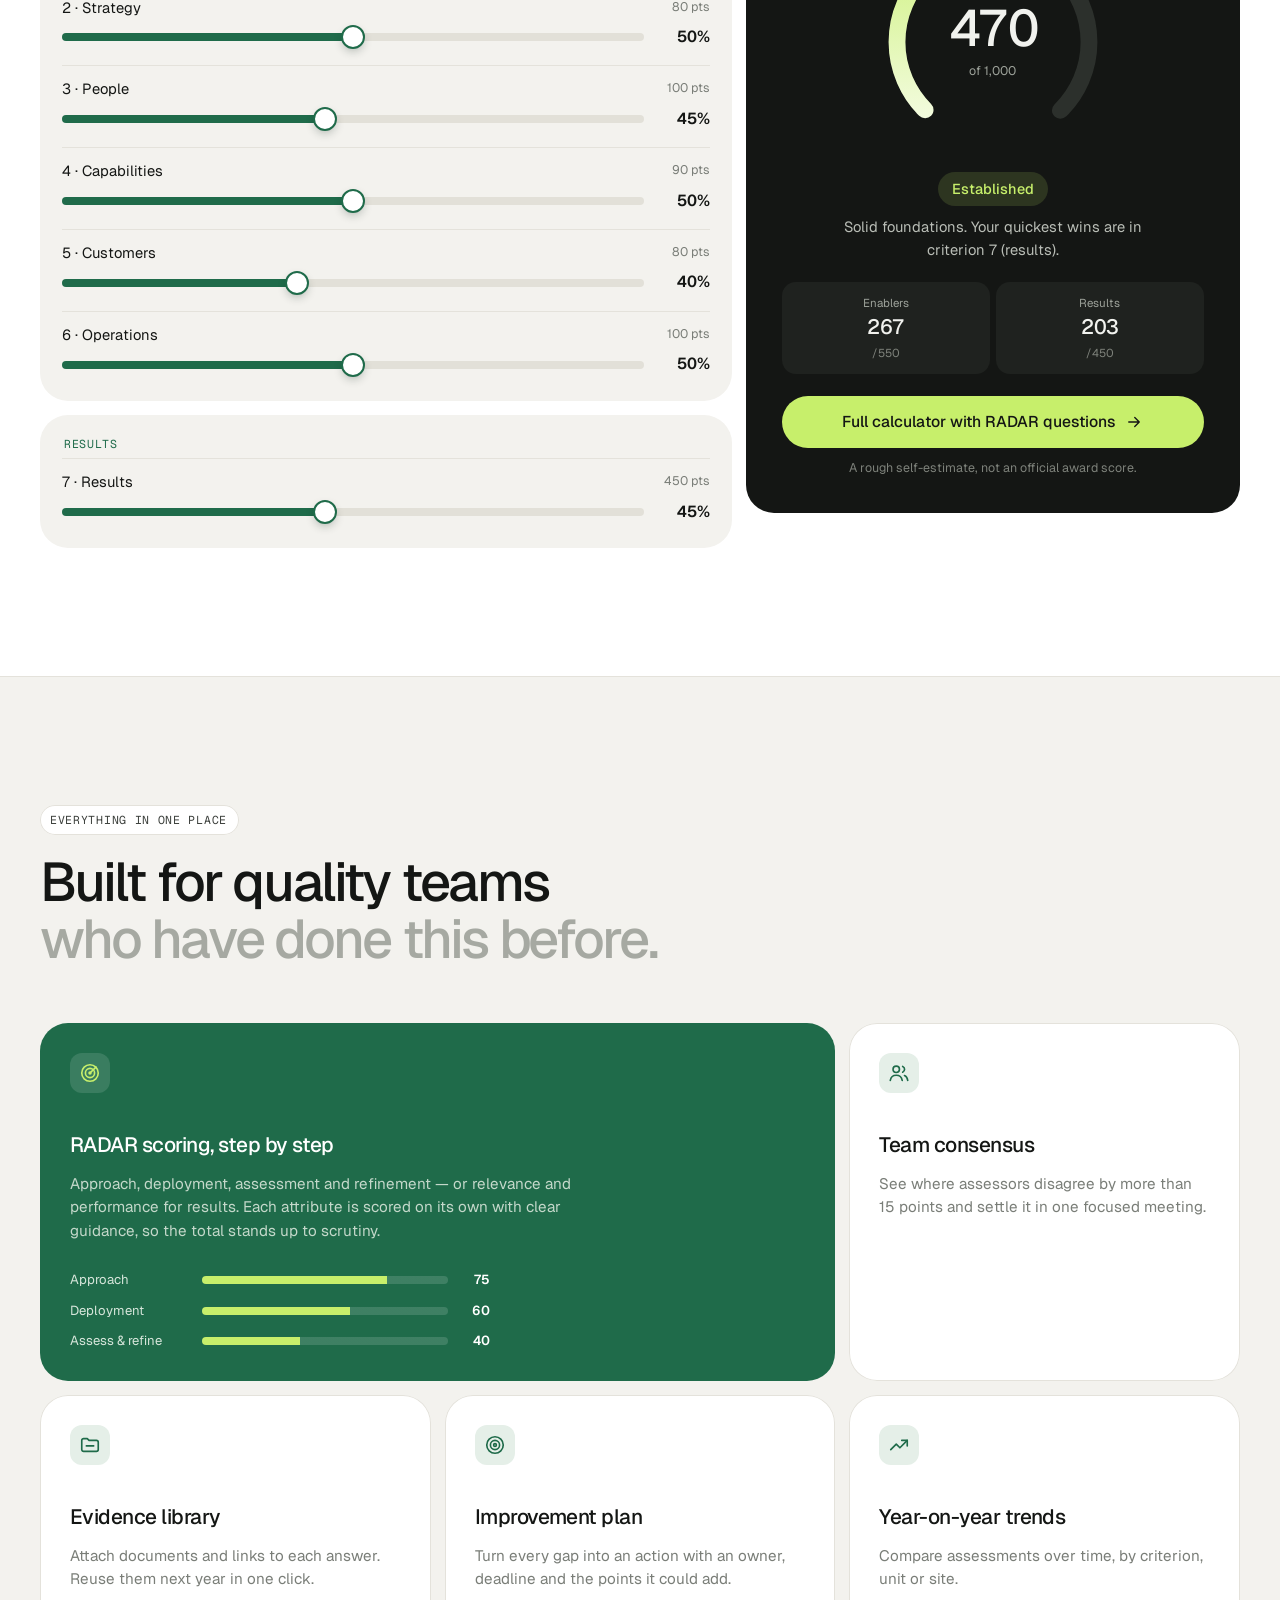
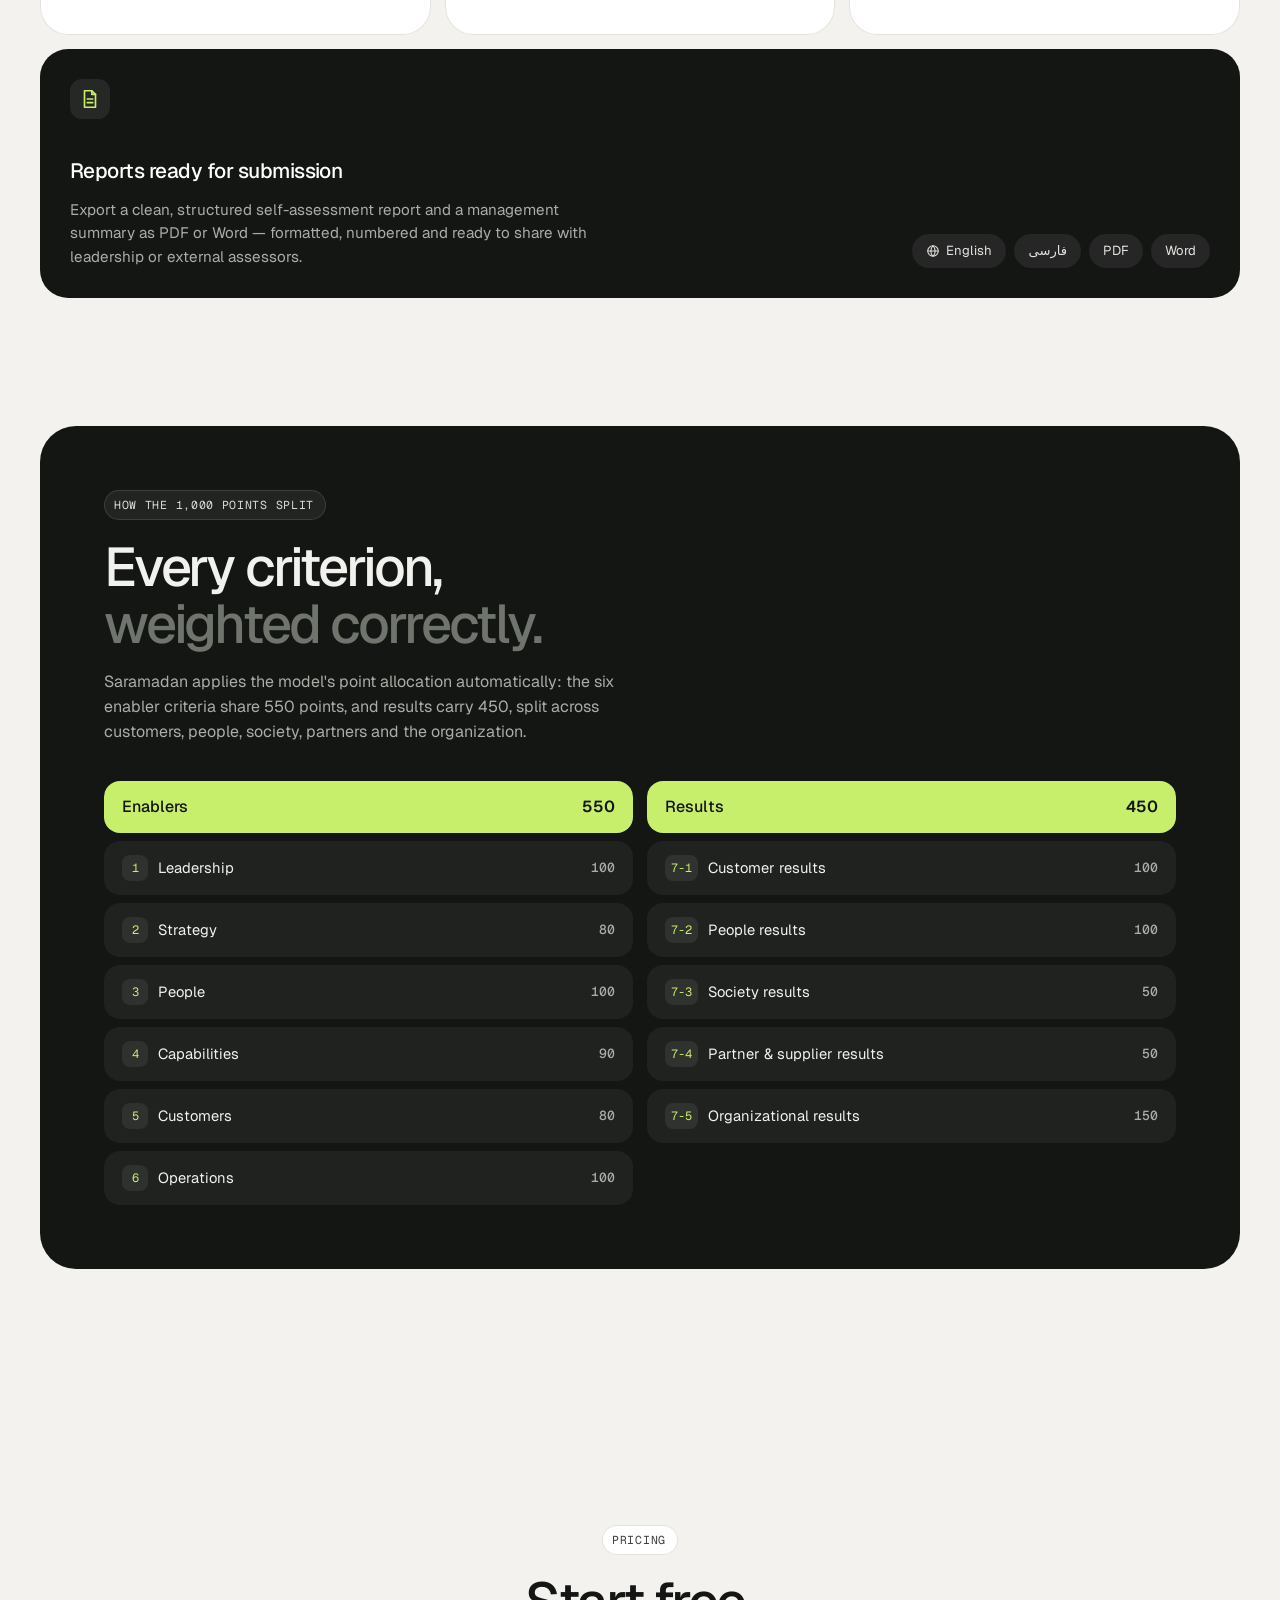
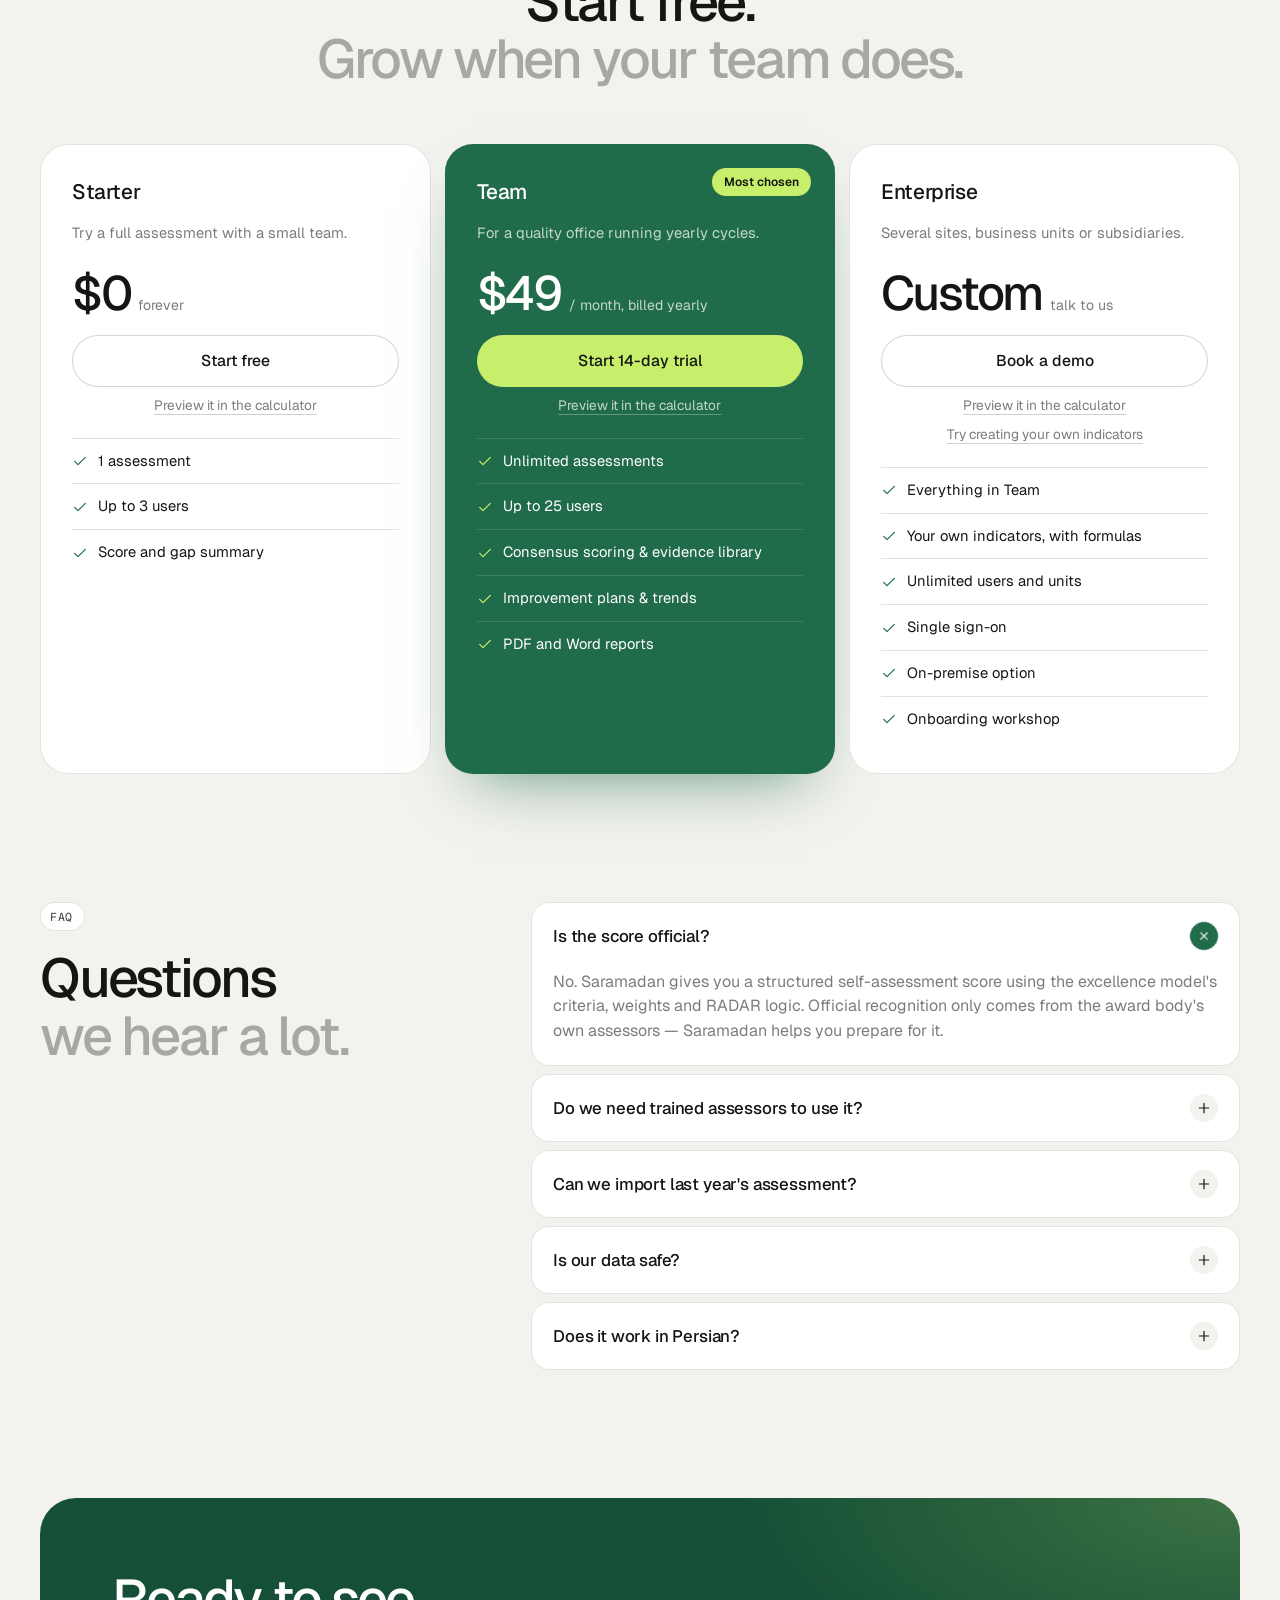
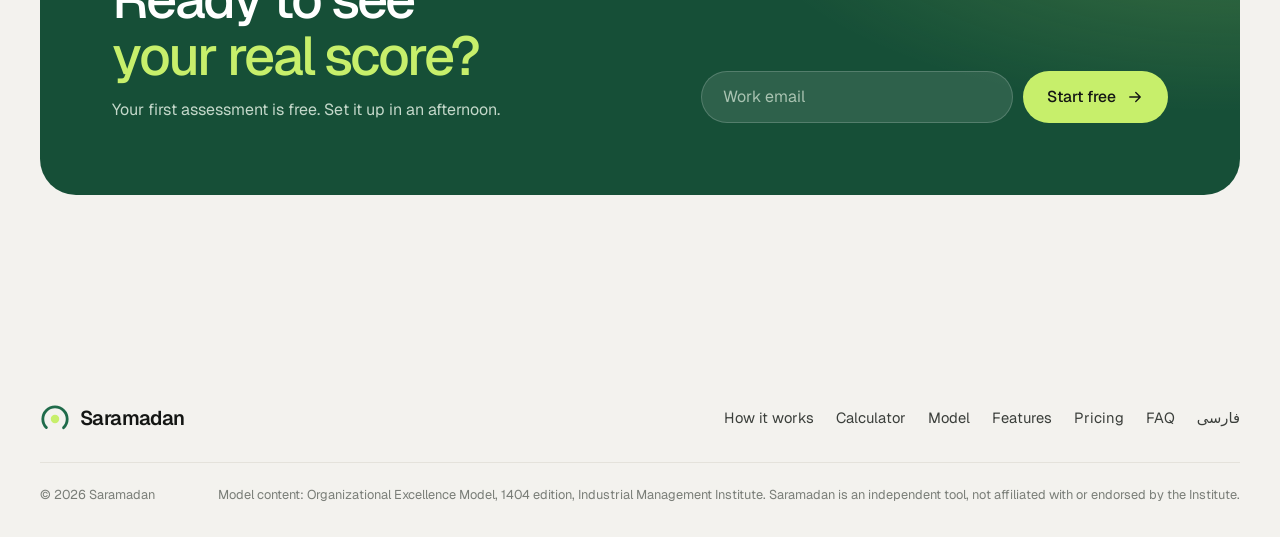
==== commit 16e00561: "Your company: own indicators with formulas, and a management dashboard Enterprise feature pages in y" ====
--- a/index.html
+++ b/index.html
@@ -398,8 +398,10 @@
             <p class="price__amt"><strong>Custom</strong><span>talk to us</span></p>
             <a class="btn btn--ghost" href="#start">Book a demo</a>
             <a class="price__try" href="calculator.html?plan=enterprise">Preview it in the calculator</a>
+            <a class="price__try" href="yourcompany/index.html">Try creating your own indicators</a>
             <ul>
               <li><svg class="i"><use href="#i-check"/></svg>Everything in Team</li>
+              <li><svg class="i"><use href="#i-check"/></svg>Your own indicators, with formulas</li>
               <li><svg class="i"><use href="#i-check"/></svg>Unlimited users and units</li>
               <li><svg class="i"><use href="#i-check"/></svg>Single sign-on</li>
               <li><svg class="i"><use href="#i-check"/></svg>On-premise option</li>
--- a/css/style.css
+++ b/css/style.css
@@ -316,9 +316,15 @@
 .bento { display: grid; gap: 14px; }
 @media (min-width: 700px) { .bento { grid-template-columns: repeat(2, 1fr); } .tile--wide { grid-column: 1 / -1; } }
 @media (min-width: 1080px) { .bento { grid-template-columns: repeat(3, 1fr); } .tile--wide { grid-column: span 2; } .tile--dark { grid-column: 1 / -1; grid-template-columns: 1fr auto; column-gap: 40px; } .tile--dark > :not(.langs) { grid-column: 1; } .tile--dark .langs { grid-column: 2; grid-row: 1 / 4; align-self: end; } }
-.tile { position: relative; display: grid; align-content: start; gap: 10px; min-height: 240px; padding: clamp(22px, 3vw, 30px); border-radius: var(--radius); background: var(--surface); box-shadow: inset 0 0 0 1px var(--line); overflow: hidden; transition: transform .3s var(--ease); }
-.tile:hover { transform: translateY(-4px); }
-.tile__i { width: 40px; height: 40px; padding: 9px; margin-bottom: 26px; border-radius: 12px; background: var(--green-soft); color: var(--green); }
+.tile { position: relative; display: grid; align-content: start; gap: 10px; min-height: 240px; padding: clamp(22px, 3vw, 30px); border-radius: var(--radius); background: var(--surface); box-shadow: inset 0 0 0 1px var(--line); overflow: hidden; transition: translate .35s var(--ease), box-shadow .35s ease; }
+.tile__i { width: 40px; height: 40px; padding: 9px; margin-bottom: 26px; border-radius: 12px; background: var(--green-soft); color: var(--green); transition: transform .35s var(--ease), background-color .25s ease, color .25s ease; }
+/* hover uses `translate`, not `transform`, so the reveal's `transform: none` can't cancel it */
+@media (hover: hover) {
+  .tile:hover { translate: 0 -6px; box-shadow: inset 0 0 0 1px var(--line), 0 24px 48px -28px rgb(20 40 30 / .45); }
+  .tile:hover .tile__i { transform: scale(1.08) rotate(-6deg); background: var(--green); color: #fff; }
+  .tile--green:hover, .tile--dark:hover { box-shadow: 0 24px 48px -24px rgb(20 40 30 / .6); }
+  .tile--green:hover .tile__i, .tile--dark:hover .tile__i { background: var(--lime); color: var(--ink); }
+}
 .tile h3 { font-size: 1.3rem; font-weight: 500; letter-spacing: -0.025em; }
 .tile p { max-width: 34rem; font-size: 0.95rem; color: var(--muted); }
 .tile--green { background: var(--green); color: #fff; box-shadow: none; }
@@ -410,14 +416,21 @@
 .js .hero .reveal:nth-child(3) { transition-delay: .16s; }
 .js .hero .reveal:nth-child(4) { transition-delay: .24s; }
 .js .hero .reveal:nth-child(5) { transition-delay: .3s; }
-.js .steps .reveal:nth-child(2), .js .bento .reveal:nth-child(2), .js .prices .reveal:nth-child(2) { transition-delay: .08s; }
-.js .steps .reveal:nth-child(3), .js .bento .reveal:nth-child(3), .js .prices .reveal:nth-child(3) { transition-delay: .16s; }
-.js .steps .reveal:nth-child(4), .js .bento .reveal:nth-child(4) { transition-delay: .24s; }
+.js .steps .reveal:nth-child(2), .js .prices .reveal:nth-child(2) { transition-delay: .08s; }
+.js .steps .reveal:nth-child(3), .js .prices .reveal:nth-child(3) { transition-delay: .16s; }
+.js .steps .reveal:nth-child(4) { transition-delay: .24s; }
+/* bento tiles: the stagger delays only the reveal, so hover responds at once */
+.js .bento .tile { transition-property: opacity, transform, translate, box-shadow; transition-duration: .9s, .9s, .35s, .35s; transition-timing-function: var(--ease), var(--ease), var(--ease), ease; }
+.js .bento .reveal:nth-child(2) { transition-delay: .08s, .08s, 0s, 0s; }
+.js .bento .reveal:nth-child(3) { transition-delay: .16s, .16s, 0s, 0s; }
+.js .bento .reveal:nth-child(4) { transition-delay: .24s, .24s, 0s, 0s; }
 
 @media (prefers-reduced-motion: reduce) {
   html { scroll-behavior: auto; }
   *, *::before, *::after { transition-duration: 0s !important; transition-delay: 0s !important; }
   .js .reveal { opacity: 1; transform: none; }
+  .tile:hover { translate: none; }
+  .tile:hover .tile__i { transform: none; }
 }
 
 /* ---------- Phones ---------- */
